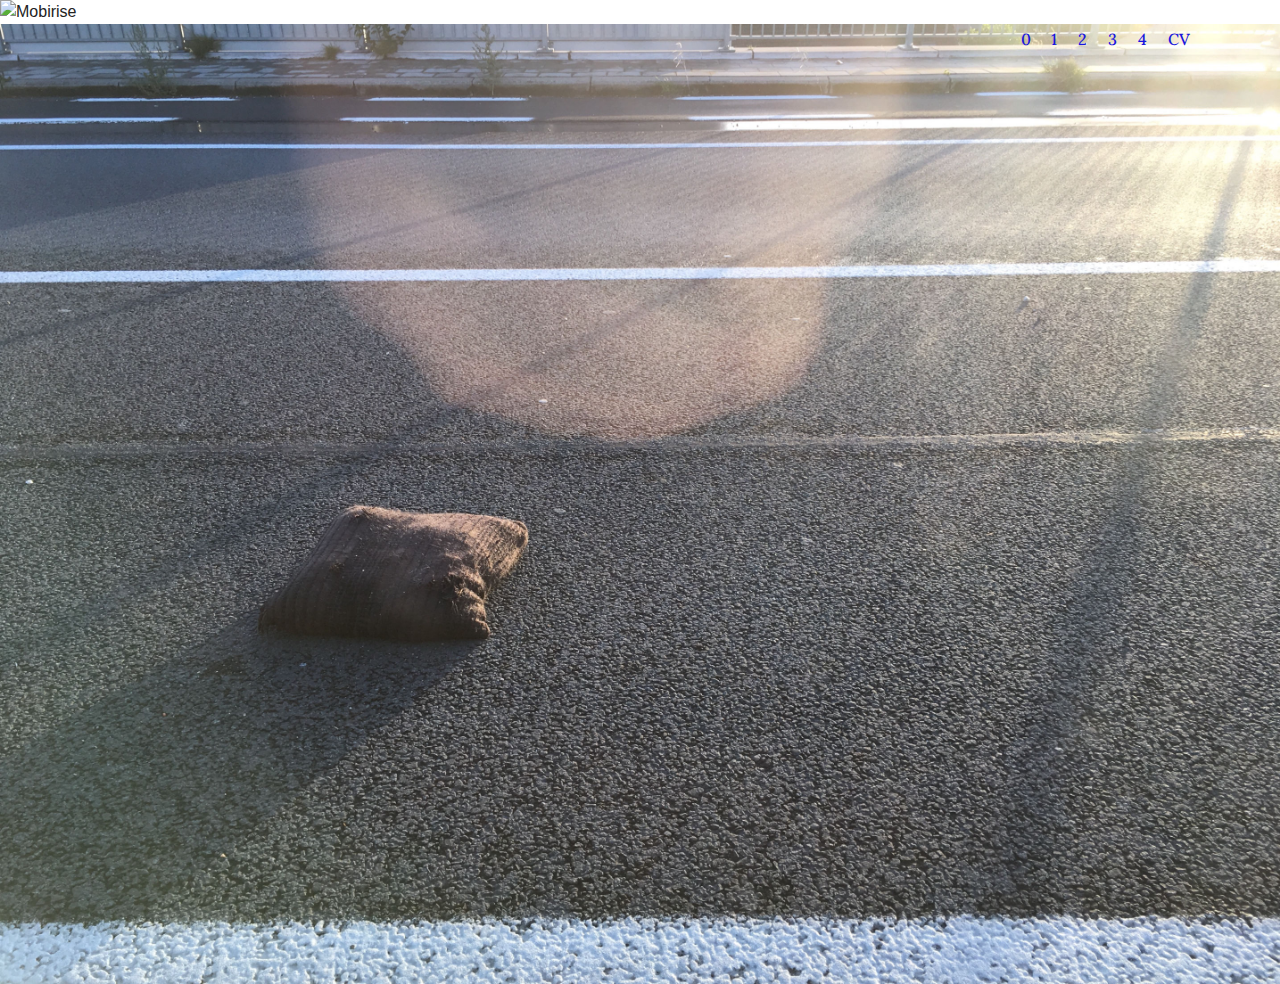
==== index.html @ 8b69b2c0 "create github pages" ====
<!DOCTYPE html>
<html >
<head>
  <!-- Site made with Mobirise Website Builder v4.8.3, https://mobirise.com -->
  <meta charset="UTF-8">
  <meta http-equiv="X-UA-Compatible" content="IE=edge">
  <meta name="generator" content="Mobirise v4.8.3, mobirise.com">
  <meta name="viewport" content="width=device-width, initial-scale=1, minimum-scale=1">
  <link rel="shortcut icon" href="assets/images/logo2.png" type="image/x-icon">
  <meta name="description" content="">
  <title>0</title>
  <link rel="stylesheet" href="assets/tether/tether.min.css">
  <link rel="stylesheet" href="assets/bootstrap/css/bootstrap.min.css">
  <link rel="stylesheet" href="assets/bootstrap/css/bootstrap-grid.min.css">
  <link rel="stylesheet" href="assets/bootstrap/css/bootstrap-reboot.min.css">
  <link rel="stylesheet" href="assets/dropdown/css/style.css">
  <link rel="stylesheet" href="assets/theme/css/style.css">
  <link rel="stylesheet" href="assets/mobirise/css/mbr-additional.css" type="text/css">
  
  
  
</head>
<body>
  <section class="menu cid-r7T4e22syg" once="menu" id="menu2-1">

    

    <nav class="navbar navbar-expand beta-menu navbar-dropdown align-items-center navbar-toggleable-sm bg-color transparent">
        <button class="navbar-toggler navbar-toggler-right" type="button" data-toggle="collapse" data-target="#navbarSupportedContent" aria-controls="navbarSupportedContent" aria-expanded="false" aria-label="Toggle navigation">
            <div class="hamburger">
                <span></span>
                <span></span>
                <span></span>
                <span></span>
            </div>
        </button>
        <div class="menu-logo">
            <div class="navbar-brand">
                
                
            </div>
        </div>
        <div class="collapse navbar-collapse" id="navbarSupportedContent">
            <ul class="navbar-nav nav-dropdown nav-right navbar-nav-top-padding" data-app-modern-menu="true"><li class="nav-item">
                    <a class="nav-link link text-secondary display-4" href="index.html">
                        0
                    </a>
                </li>
                <li class="nav-item">
                    <a class="nav-link link text-secondary display-4" href="work1.html">1</a>
                </li><li class="nav-item"><a class="nav-link link text-secondary display-4" href="work2.html">2</a></li><li class="nav-item"><a class="nav-link link text-secondary display-4" href="work3.html">3</a></li><li class="nav-item"><a class="nav-link link text-secondary display-4" href="work4.html">4</a></li><li class="nav-item"><a class="nav-link link text-secondary display-4" href="cv.html">CV</a></li></ul>
            
        </div>
    </nav>
</section>

<section class="engine"><a href="https://mobiri.se/a">online site builder</a></section><section class="cid-r7T4vF7emw" id="image2-2">

    

    <figure class="mbr-figure">
        <div class="image-block" style="width: 100%;">
            <img src="assets/images/-dsc0169-2870x1906.jpg" alt="Mobirise" title="">
            
        </div>
    </figure>
</section>

<section class="cid-r7TATcYnB2" id="image2-v">

    

    <figure class="mbr-figure">
        <div class="image-block" style="width: 100%;">
            <img src="assets/images/img-2655-2870x2153.jpg" alt="Mobirise" title="">
            
        </div>
    </figure>
</section>


  <script src="assets/web/assets/jquery/jquery.min.js"></script>
  <script src="assets/popper/popper.min.js"></script>
  <script src="assets/tether/tether.min.js"></script>
  <script src="assets/bootstrap/js/bootstrap.min.js"></script>
  <script src="assets/smoothscroll/smooth-scroll.js"></script>
  <script src="assets/dropdown/js/script.min.js"></script>
  <script src="assets/touchswipe/jquery.touch-swipe.min.js"></script>
  <script src="assets/theme/js/script.js"></script>
  
  
</body>
</html>
---- assets/dropdown/css/style.css ----
.navbar-dropdown {
  left: 0;
  padding: 0;
  position: absolute;
  right: 0;
  top: 0;
  transition: all 0.45s ease;
  z-index: 1030;
  background: #282828; }
  .navbar-dropdown .navbar-logo {
    margin-right: 0.8rem;
    transition: margin 0.3s ease-in-out;
    vertical-align: middle; }
    .navbar-dropdown .navbar-logo img {
      height: 3.125rem;
      transition: all 0.3s ease-in-out; }
    .navbar-dropdown .navbar-logo.mbr-iconfont {
      font-size: 3.125rem;
      line-height: 3.125rem; }
  .navbar-dropdown .navbar-caption {
    font-weight: 700;
    white-space: normal;
    vertical-align: -4px;
    line-height: 3.125rem !important; }
    .navbar-dropdown .navbar-caption, .navbar-dropdown .navbar-caption:hover {
      color: inherit;
      text-decoration: none; }
  .navbar-dropdown .mbr-iconfont + .navbar-caption {
    vertical-align: -1px; }
  .navbar-dropdown.navbar-fixed-top {
    position: fixed; }
  .navbar-dropdown .navbar-brand span {
    vertical-align: -4px; }
  .navbar-dropdown.bg-color.transparent {
    background: none; }
  .navbar-dropdown.navbar-short .navbar-brand {
    padding: 0.625rem 0; }
    .navbar-dropdown.navbar-short .navbar-brand span {
      vertical-align: -1px; }
  .navbar-dropdown.navbar-short .navbar-caption {
    line-height: 2.375rem !important;
    vertical-align: -2px; }
  .navbar-dropdown.navbar-short .navbar-logo {
    margin-right: 0.5rem; }
    .navbar-dropdown.navbar-short .navbar-logo img {
      height: 2.375rem; }
    .navbar-dropdown.navbar-short .navbar-logo.mbr-iconfont {
      font-size: 2.375rem;
      line-height: 2.375rem; }
  .navbar-dropdown.navbar-short .mbr-table-cell {
    height: 3.625rem; }
  .navbar-dropdown .navbar-close {
    left: 0.6875rem;
    position: fixed;
    top: 0.75rem;
    z-index: 1000; }
  .navbar-dropdown .hamburger-icon {
    content: "";
    display: inline-block;
    vertical-align: middle;
    width: 16px;
    -webkit-box-shadow: 0 -6px 0 1px #282828,0 0 0 1px #282828,0 6px 0 1px #282828;
    -moz-box-shadow: 0 -6px 0 1px #282828,0 0 0 1px #282828,0 6px 0 1px #282828;
    box-shadow: 0 -6px 0 1px #282828,0 0 0 1px #282828,0 6px 0 1px #282828; }

.dropdown-menu .dropdown-toggle[data-toggle="dropdown-submenu"]::after {
  border-bottom: 0.35em solid transparent;
  border-left: 0.35em solid;
  border-right: 0;
  border-top: 0.35em solid transparent;
  margin-left: 0.3rem; }

.dropdown-menu .dropdown-item:focus {
  outline: 0; }

.nav-dropdown {
  font-size: 0.75rem;
  font-weight: 500;
  height: auto !important; }
  .nav-dropdown .nav-btn {
    padding-left: 1rem; }
  .nav-dropdown .link {
    margin: .667em 1.667em;
    font-weight: 500;
    padding: 0;
    transition: color .2s ease-in-out; }
    .nav-dropdown .link.dropdown-toggle {
      margin-right: 2.583em; }
      .nav-dropdown .link.dropdown-toggle::after {
        margin-left: .25rem;
        border-top: 0.35em solid;
        border-right: 0.35em solid transparent;
        border-left: 0.35em solid transparent;
        border-bottom: 0; }
      .nav-dropdown .link.dropdown-toggle[aria-expanded="true"] {
        margin: 0;
        padding: 0.667em 3.263em  0.667em 1.667em; }
  .nav-dropdown .link::after,
  .nav-dropdown .dropdown-item::after {
    color: inherit; }
  .nav-dropdown .btn {
    font-size: 0.75rem;
    font-weight: 700;
    letter-spacing: 0;
    margin-bottom: 0;
    padding-left: 1.25rem;
    padding-right: 1.25rem; }
  .nav-dropdown .dropdown-menu {
    border-radius: 0;
    border: 0;
    left: 0;
    margin: 0;
    padding-bottom: 1.25rem;
    padding-top: 1.25rem;
    position: relative; }
  .nav-dropdown .dropdown-submenu {
    margin-left: 0.125rem;
    top: 0; }
  .nav-dropdown .dropdown-item {
    font-weight: 500;
    line-height: 2;
    padding: 0.3846em 4.615em 0.3846em 1.5385em;
    position: relative;
    transition: color .2s ease-in-out, background-color .2s ease-in-out; }
    .nav-dropdown .dropdown-item::after {
      margin-top: -0.3077em;
      position: absolute;
      right: 1.1538em;
      top: 50%; }
    .nav-dropdown .dropdown-item:focus, .nav-dropdown .dropdown-item:hover {
      background: none; }

@media (max-width: 767px) {
  .nav-dropdown.navbar-toggleable-sm {
    bottom: 0;
    display: none;
    left: 0;
    overflow-x: hidden;
    position: fixed;
    top: 0;
    transform: translateX(-100%);
    -ms-transform: translateX(-100%);
    -webkit-transform: translateX(-100%);
    width: 18.75rem;
    z-index: 999; } }
.nav-dropdown.navbar-toggleable-xl {
  bottom: 0;
  display: none;
  left: 0;
  overflow-x: hidden;
  position: fixed;
  top: 0;
  transform: translateX(-100%);
  -ms-transform: translateX(-100%);
  -webkit-transform: translateX(-100%);
  width: 18.75rem;
  z-index: 999; }

.nav-dropdown-sm {
  display: block !important;
  overflow-x: hidden;
  overflow: auto;
  padding-top: 3.875rem; }
  .nav-dropdown-sm::after {
    content: "";
    display: block;
    height: 3rem;
    width: 100%; }
  .nav-dropdown-sm.collapse.in ~ .navbar-close {
    display: block !important; }
  .nav-dropdown-sm.collapsing, .nav-dropdown-sm.collapse.in {
    transform: translateX(0);
    -ms-transform: translateX(0);
    -webkit-transform: translateX(0);
    transition: all 0.25s ease-out;
    -webkit-transition: all 0.25s ease-out;
    background: #282828; }
  .nav-dropdown-sm.collapsing[aria-expanded="false"] {
    transform: translateX(-100%);
    -ms-transform: translateX(-100%);
    -webkit-transform: translateX(-100%); }
  .nav-dropdown-sm .nav-item {
    display: block;
    margin-left: 0 !important;
    padding-left: 0; }
  .nav-dropdown-sm .link,
  .nav-dropdown-sm .dropdown-item {
    border-top: 1px dotted rgba(255, 255, 255, 0.1);
    font-size: 0.8125rem;
    line-height: 1.6;
    margin: 0 !important;
    padding: 0.875rem 2.4rem 0.875rem 1.5625rem !important;
    position: relative;
    white-space: normal; }
    .nav-dropdown-sm .link:focus, .nav-dropdown-sm .link:hover,
    .nav-dropdown-sm .dropdown-item:focus,
    .nav-dropdown-sm .dropdown-item:hover {
      background: rgba(0, 0, 0, 0.2) !important;
      color: #c0a375; }
  .nav-dropdown-sm .nav-btn {
    position: relative;
    padding: 1.5625rem 1.5625rem 0 1.5625rem; }
    .nav-dropdown-sm .nav-btn::before {
      border-top: 1px dotted rgba(255, 255, 255, 0.1);
      content: "";
      left: 0;
      position: absolute;
      top: 0;
      width: 100%; }
    .nav-dropdown-sm .nav-btn + .nav-btn {
      padding-top: 0.625rem; }
      .nav-dropdown-sm .nav-btn + .nav-btn::before {
        display: none; }
  .nav-dropdown-sm .btn {
    padding: 0.625rem 0; }
  .nav-dropdown-sm .dropdown-toggle[data-toggle="dropdown-submenu"]::after {
    margin-left: .25rem;
    border-top: 0.35em solid;
    border-right: 0.35em solid transparent;
    border-left: 0.35em solid transparent;
    border-bottom: 0; }
  .nav-dropdown-sm .dropdown-toggle[data-toggle="dropdown-submenu"][aria-expanded="true"]::after {
    border-top: 0;
    border-right: 0.35em solid transparent;
    border-left: 0.35em solid transparent;
    border-bottom: 0.35em solid; }
  .nav-dropdown-sm .dropdown-menu {
    margin: 0;
    padding: 0;
    position: relative;
    top: 0;
    left: 0;
    width: 100%;
    border: 0;
    float: none;
    border-radius: 0;
    background: none; }
  .nav-dropdown-sm .dropdown-submenu {
    left: 100%;
    margin-left: 0.125rem;
    margin-top: -1.25rem;
    top: 0; }

.navbar-toggleable-sm .nav-dropdown .dropdown-menu {
  position: absolute; }

.navbar-toggleable-sm .nav-dropdown .dropdown-submenu {
  left: 100%;
  margin-left: 0.125rem;
  margin-top: -1.25rem;
  top: 0; }

.navbar-toggleable-sm.opened .nav-dropdown .dropdown-menu {
  position: relative; }

.navbar-toggleable-sm.opened .nav-dropdown .dropdown-submenu {
  left: 0;
  margin-left: 00rem;
  margin-top: 0rem;
  top: 0; }

.is-builder .nav-dropdown.collapsing {
  transition: none !important; }

/*# sourceMappingURL=style.css.map */
---- assets/theme/css/style.css ----
/*!
 * Mobirise v4 theme (https://mobirise.com/)
 * Copyright 2017 Mobirise
 */section{background-color:#eeeeee}section,.container,.container-fluid{position:relative;word-wrap:break-word}a.mbr-iconfont:hover{text-decoration:none}.article .lead p,.article .lead ul,.article .lead ol,.article .lead pre,.article .lead blockquote{margin-bottom:0}a{font-style:normal;font-weight:400;cursor:pointer}a,a:hover{text-decoration:none}figure{margin-bottom:0}body{color:#232323}h1,h2,h3,h4,h5,h6,.h1,.h2,.h3,.h4,.h5,.h6,.display-1,.display-2,.display-3,.display-4{line-height:1;word-break:break-word;word-wrap:break-word}b,strong{font-weight:bold}blockquote{padding:10px 0 10px 20px;position:relative;border-left:2px solid;border-color:#ff3366}input:-webkit-autofill,input:-webkit-autofill:hover,input:-webkit-autofill:focus,input:-webkit-autofill:active{transition-delay:9999s;transition-property:background-color, color}textarea[type="hidden"]{display:none}body{position:relative}section{background-position:50% 50%;background-repeat:no-repeat;background-size:cover}section .mbr-background-video,section .mbr-background-video-preview{position:absolute;bottom:0;left:0;right:0;top:0}.hidden{visibility:hidden}.mbr-z-index20{z-index:20}/*! Base colors */.mbr-white{color:#ffffff}.mbr-black{color:#000000}.mbr-bg-white{background-color:#ffffff}.mbr-bg-black{background-color:#000000}/*! Text-aligns */.align-left{text-align:left}.align-center{text-align:center}.align-right{text-align:right}@media (max-width: 767px){.align-left,.align-center,.align-right,.mbr-section-btn,.mbr-section-title{text-align:center}}/*! Font-weight  */.mbr-light{font-weight:300}.mbr-regular{font-weight:400}.mbr-semibold{font-weight:500}.mbr-bold{font-weight:700}/*! Media  */.media-size-item{-webkit-flex:1 1 auto;-moz-flex:1 1 auto;-ms-flex:1 1 auto;-o-flex:1 1 auto;flex:1 1 auto}.media-content{-webkit-flex-basis:100%;flex-basis:100%}.media-container-row{display:-ms-flexbox;display:-webkit-flex;display:flex;-webkit-flex-direction:row;-ms-flex-direction:row;flex-direction:row;-webkit-flex-wrap:wrap;-ms-flex-wrap:wrap;flex-wrap:wrap;-webkit-justify-content:center;-ms-flex-pack:center;justify-content:center;-webkit-align-content:center;-ms-flex-line-pack:center;align-content:center;-webkit-align-items:start;-ms-flex-align:start;align-items:start}.media-container-row .media-size-item{width:400px}.media-container-column{display:-ms-flexbox;display:-webkit-flex;display:flex;-webkit-flex-direction:column;-ms-flex-direction:column;flex-direction:column;-webkit-flex-wrap:wrap;-ms-flex-wrap:wrap;flex-wrap:wrap;-webkit-justify-content:center;-ms-flex-pack:center;justify-content:center;-webkit-align-content:center;-ms-flex-line-pack:center;align-content:center;-webkit-align-items:stretch;-ms-flex-align:stretch;align-items:stretch}.media-container-column>*{width:100%}@media (min-width: 992px){.media-container-row{-webkit-flex-wrap:nowrap;-ms-flex-wrap:nowrap;flex-wrap:nowrap}}figure{overflow:hidden}figure[mbr-media-size]{transition:width 0.1s}.mbr-figure img,.mbr-figure iframe{display:block;width:100%}.card{background-color:transparent;border:none}.card-img{text-align:center;flex-shrink:0;-webkit-flex-shrink:0}.media{max-width:100%;margin:0 auto}.mbr-figure{-ms-flex-item-align:center;-ms-grid-row-align:center;-webkit-align-self:center;align-self:center}.media-container>div{max-width:100%}.mbr-figure img,.card-img img{width:100%}@media (max-width: 991px){.media-size-item{width:auto !important}.media{width:auto}.mbr-figure{width:100% !important}}/*! Buttons */.mbr-section-btn{margin-left:-.25rem;margin-right:-.25rem;font-size:0}nav .mbr-section-btn{margin-left:0rem;margin-right:0rem}/*! Btn icon margin */.btn .mbr-iconfont,.btn.btn-sm .mbr-iconfont{cursor:pointer;margin-right:0.5rem}.btn.btn-md .mbr-iconfont,.btn.btn-md .mbr-iconfont{margin-right:0.8rem}.mbr-regular{font-weight:400}.mbr-semibold{font-weight:500}.mbr-bold{font-weight:700}[type="submit"]{-webkit-appearance:none}/*! Full-screen */.mbr-fullscreen .mbr-overlay{min-height:100vh}.mbr-fullscreen{display:flex;display:-webkit-flex;display:-moz-flex;display:-ms-flex;display:-o-flex;align-items:center;-webkit-align-items:center;min-height:100vh;padding-top:3rem;padding-bottom:3rem}/*! Map */.map{height:25rem;position:relative}.map iframe{width:100%;height:100%}.form-asterisk{font-family:initial;position:absolute;top:-2px;font-weight:normal}/*! Scroll to top arrow */.mbr-arrow-up{bottom:25px;right:90px;position:fixed;text-align:right;z-index:5000;color:#ffffff;font-size:32px;transform:rotate(180deg);-webkit-transform:rotate(180deg)}.mbr-arrow-up a{background:rgba(0,0,0,0.2);border-radius:3px;color:#fff;display:inline-block;height:60px;width:60px;outline-style:none !important;position:relative;text-decoration:none;transition:all .3s ease-in-out;cursor:pointer;text-align:center}.mbr-arrow-up a:hover{background-color:rgba(0,0,0,0.4)}.mbr-arrow-up a i{line-height:60px}.mbr-arrow-up-icon{display:block;color:#fff}.mbr-arrow-up-icon::before{content:"\203a";display:inline-block;font-family:serif;font-size:32px;line-height:1;font-style:normal;position:relative;top:6px;left:-4px;-webkit-transform:rotate(-90deg);transform:rotate(-90deg)}/*! Arrow Down */.mbr-arrow{position:absolute;bottom:45px;left:50%;width:60px;height:60px;cursor:pointer;background-color:rgba(80,80,80,0.5);border-radius:50%;-webkit-transform:translateX(-50%);transform:translateX(-50%)}.mbr-arrow>a{display:inline-block;text-decoration:none;outline-style:none;-webkit-animation:arrowdown 1.7s ease-in-out infinite;animation:arrowdown 1.7s ease-in-out infinite}.mbr-arrow>a>i{position:absolute;top:-2px;left:15px;font-size:2rem}@keyframes arrowdown{0%{transform:translateY(0px);-webkit-transform:translateY(0px)}50%{transform:translateY(-5px);-webkit-transform:translateY(-5px)}100%{transform:translateY(0px);-webkit-transform:translateY(0px)}}@-webkit-keyframes arrowdown{0%{transform:translateY(0px);-webkit-transform:translateY(0px)}50%{transform:translateY(-5px);-webkit-transform:translateY(-5px)}100%{transform:translateY(0px);-webkit-transform:translateY(0px)}}@media (max-width: 500px){.mbr-arrow-up{left:50%;right:auto;transform:translateX(-50%) rotate(180deg);-webkit-transform:translateX(-50%) rotate(180deg)}}@keyframes gradient-animation{from{background-position:0% 100%;animation-timing-function:ease-in-out}to{background-position:100% 0%;animation-timing-function:ease-in-out}}@-webkit-keyframes gradient-animation{from{background-position:0% 100%;animation-timing-function:ease-in-out}to{background-position:100% 0%;animation-timing-function:ease-in-out}}.bg-gradient{background-size:200% 200%;animation:gradient-animation 5s infinite alternate;-webkit-animation:gradient-animation 5s infinite alternate}.menu .navbar-brand{display:-webkit-flex}.menu .navbar-brand span{display:flex;display:-webkit-flex}.menu .navbar-brand .navbar-caption-wrap{display:-webkit-flex}.menu .navbar-brand .navbar-logo img{display:-webkit-flex}@media (min-width: 768px) and (max-width: 991px){.menu .navbar-toggleable-sm .navbar-nav{display:-webkit-box;display:-webkit-flex;display:-ms-flexbox}}@media (min-width: 992px){.menu .navbar-nav.nav-dropdown{display:-webkit-flex}.menu .navbar-toggleable-sm .navbar-collapse{display:-webkit-flex !important}}.navbar{display:-webkit-flex;-webkit-flex-wrap:wrap;-webkit-align-items:center;-webkit-justify-content:space-between}.navbar-collapse{-webkit-flex-basis:100%;-webkit-flex-grow:1;-webkit-align-items:center}.nav-dropdown .link{padding:.667em 1.667em !important;margin:0 !important}.nav{display:-webkit-flex;-webkit-flex-wrap:wrap}.row{display:-webkit-flex;-webkit-flex-wrap:wrap}.justify-content-center{-webkit-justify-content:center}.form-inline{display:-webkit-flex;-webkit-flex-flow:row wrap;-webkit-align-items:center}.card-wrapper{flex:1;-webkit-flex:1}.carousel-control{display:-webkit-flex;-webkit-align-items:center;-webkit-justify-content:center}.carousel-controls{display:-webkit-flex}.media{display:-webkit-flex}
/*# sourceMappingURL=style.css.map */
.engine {
	position: absolute;
	text-indent: -2400px;
	text-align: center;
	padding: 0;
	top: 0;
	left: -2400px;
}
---- assets/mobirise/css/mbr-additional.css ----
@import url(https://fonts.googleapis.com/css?family=Lora:400,400i,700,700i);





body {
  font-style: normal;
  line-height: 1.5;
}
.mbr-section-title {
  font-style: normal;
  line-height: 1.2;
}
.mbr-section-subtitle {
  line-height: 1.3;
}
.mbr-text {
  font-style: normal;
  line-height: 1.6;
}
.display-1 {
  font-family: 'Lora', serif;
  font-size: 4.25rem;
}
.display-1 > .mbr-iconfont {
  font-size: 6.8rem;
}
.display-2 {
  font-family: 'Lora', serif;
  font-size: 3rem;
}
.display-2 > .mbr-iconfont {
  font-size: 4.8rem;
}
.display-4 {
  font-family: 'Lora', serif;
  font-size: 1rem;
}
.display-4 > .mbr-iconfont {
  font-size: 1.6rem;
}
.display-5 {
  font-family: 'Lora', serif;
  font-size: 1.5rem;
}
.display-5 > .mbr-iconfont {
  font-size: 2.4rem;
}
.display-7 {
  font-family: 'Lora', serif;
  font-size: 1rem;
}
.display-7 > .mbr-iconfont {
  font-size: 1.6rem;
}
/* ---- Fluid typography for mobile devices ---- */
/* 1.4 - font scale ratio ( bootstrap == 1.42857 ) */
/* 100vw - current viewport width */
/* (48 - 20)  48 == 48rem == 768px, 20 == 20rem == 320px(minimal supported viewport) */
/* 0.65 - min scale variable, may vary */
@media (max-width: 768px) {
  .display-1 {
    font-size: 3.4rem;
    font-size: calc( 2.1374999999999997rem + (4.25 - 2.1374999999999997) * ((100vw - 20rem) / (48 - 20)));
    line-height: calc( 1.4 * (2.1374999999999997rem + (4.25 - 2.1374999999999997) * ((100vw - 20rem) / (48 - 20))));
  }
  .display-2 {
    font-size: 2.4rem;
    font-size: calc( 1.7rem + (3 - 1.7) * ((100vw - 20rem) / (48 - 20)));
    line-height: calc( 1.4 * (1.7rem + (3 - 1.7) * ((100vw - 20rem) / (48 - 20))));
  }
  .display-4 {
    font-size: 0.8rem;
    font-size: calc( 1rem + (1 - 1) * ((100vw - 20rem) / (48 - 20)));
    line-height: calc( 1.4 * (1rem + (1 - 1) * ((100vw - 20rem) / (48 - 20))));
  }
  .display-5 {
    font-size: 1.2rem;
    font-size: calc( 1.175rem + (1.5 - 1.175) * ((100vw - 20rem) / (48 - 20)));
    line-height: calc( 1.4 * (1.175rem + (1.5 - 1.175) * ((100vw - 20rem) / (48 - 20))));
  }
}
/* Buttons */
.btn {
  font-weight: 500;
  border-width: 2px;
  font-style: normal;
  letter-spacing: 1px;
  margin: .4rem .8rem;
  white-space: normal;
  -webkit-transition: all 0.3s ease-in-out;
  -moz-transition: all 0.3s ease-in-out;
  transition: all 0.3s ease-in-out;
  display: inline-flex;
  align-items: center;
  justify-content: center;
  word-break: break-word;
  -webkit-align-items: center;
  -webkit-justify-content: center;
  display: -webkit-inline-flex;
  padding: 1rem 3rem;
  border-radius: 3px;
}
.btn-sm {
  font-weight: 500;
  letter-spacing: 1px;
  -webkit-transition: all 0.3s ease-in-out;
  -moz-transition: all 0.3s ease-in-out;
  transition: all 0.3s ease-in-out;
  padding: 0.6rem 1.5rem;
  border-radius: 3px;
}
.btn-md {
  font-weight: 500;
  letter-spacing: 1px;
  margin: .4rem .8rem !important;
  -webkit-transition: all 0.3s ease-in-out;
  -moz-transition: all 0.3s ease-in-out;
  transition: all 0.3s ease-in-out;
  padding: 1rem 3rem;
  border-radius: 3px;
}
.btn-lg {
  font-weight: 500;
  letter-spacing: 1px;
  margin: .4rem .8rem !important;
  -webkit-transition: all 0.3s ease-in-out;
  -moz-transition: all 0.3s ease-in-out;
  transition: all 0.3s ease-in-out;
  padding: 1.2rem 3.2rem;
  border-radius: 3px;
}
.bg-primary {
  background-color: #232323 !important;
}
.bg-success {
  background-color: #1a17de !important;
}
.bg-info {
  background-color: #1a17de !important;
}
.bg-warning {
  background-color: #1a17de !important;
}
.bg-danger {
  background-color: #1a17de !important;
}
.btn-primary,
.btn-primary:active {
  background-color: #232323 !important;
  border-color: #232323 !important;
  color: #ffffff !important;
}
.btn-primary:hover,
.btn-primary:focus,
.btn-primary.focus,
.btn-primary.active {
  color: #ffffff !important;
  background-color: #000000 !important;
  border-color: #000000 !important;
}
.btn-primary.disabled,
.btn-primary:disabled {
  color: #ffffff !important;
  background-color: #000000 !important;
  border-color: #000000 !important;
}
.btn-secondary,
.btn-secondary:active {
  background-color: #1a17de !important;
  border-color: #1a17de !important;
  color: #ffffff !important;
}
.btn-secondary:hover,
.btn-secondary:focus,
.btn-secondary.focus,
.btn-secondary.active {
  color: #ffffff !important;
  background-color: #121099 !important;
  border-color: #121099 !important;
}
.btn-secondary.disabled,
.btn-secondary:disabled {
  color: #ffffff !important;
  background-color: #121099 !important;
  border-color: #121099 !important;
}
.btn-info,
.btn-info:active {
  background-color: #1a17de !important;
  border-color: #1a17de !important;
  color: #ffffff !important;
}
.btn-info:hover,
.btn-info:focus,
.btn-info.focus,
.btn-info.active {
  color: #ffffff !important;
  background-color: #121099 !important;
  border-color: #121099 !important;
}
.btn-info.disabled,
.btn-info:disabled {
  color: #ffffff !important;
  background-color: #121099 !important;
  border-color: #121099 !important;
}
.btn-success,
.btn-success:active {
  background-color: #1a17de !important;
  border-color: #1a17de !important;
  color: #ffffff !important;
}
.btn-success:hover,
.btn-success:focus,
.btn-success.focus,
.btn-success.active {
  color: #ffffff !important;
  background-color: #121099 !important;
  border-color: #121099 !important;
}
.btn-success.disabled,
.btn-success:disabled {
  color: #ffffff !important;
  background-color: #121099 !important;
  border-color: #121099 !important;
}
.btn-warning,
.btn-warning:active {
  background-color: #1a17de !important;
  border-color: #1a17de !important;
  color: #ffffff !important;
}
.btn-warning:hover,
.btn-warning:focus,
.btn-warning.focus,
.btn-warning.active {
  color: #ffffff !important;
  background-color: #121099 !important;
  border-color: #121099 !important;
}
.btn-warning.disabled,
.btn-warning:disabled {
  color: #ffffff !important;
  background-color: #121099 !important;
  border-color: #121099 !important;
}
.btn-danger,
.btn-danger:active {
  background-color: #1a17de !important;
  border-color: #1a17de !important;
  color: #ffffff !important;
}
.btn-danger:hover,
.btn-danger:focus,
.btn-danger.focus,
.btn-danger.active {
  color: #ffffff !important;
  background-color: #121099 !important;
  border-color: #121099 !important;
}
.btn-danger.disabled,
.btn-danger:disabled {
  color: #ffffff !important;
  background-color: #121099 !important;
  border-color: #121099 !important;
}
.btn-white {
  color: #333333 !important;
}
.btn-white,
.btn-white:active {
  background-color: #ffffff !important;
  border-color: #ffffff !important;
  color: #808080 !important;
}
.btn-white:hover,
.btn-white:focus,
.btn-white.focus,
.btn-white.active {
  color: #808080 !important;
  background-color: #d9d9d9 !important;
  border-color: #d9d9d9 !important;
}
.btn-white.disabled,
.btn-white:disabled {
  color: #808080 !important;
  background-color: #d9d9d9 !important;
  border-color: #d9d9d9 !important;
}
.btn-black,
.btn-black:active {
  background-color: #333333 !important;
  border-color: #333333 !important;
  color: #ffffff !important;
}
.btn-black:hover,
.btn-black:focus,
.btn-black.focus,
.btn-black.active {
  color: #ffffff !important;
  background-color: #0d0d0d !important;
  border-color: #0d0d0d !important;
}
.btn-black.disabled,
.btn-black:disabled {
  color: #ffffff !important;
  background-color: #0d0d0d !important;
  border-color: #0d0d0d !important;
}
.btn-primary-outline,
.btn-primary-outline:active {
  background: none;
  border-color: #000000;
  color: #000000;
}
.btn-primary-outline:hover,
.btn-primary-outline:focus,
.btn-primary-outline.focus,
.btn-primary-outline.active {
  color: #ffffff;
  background-color: #232323;
  border-color: #232323;
}
.btn-primary-outline.disabled,
.btn-primary-outline:disabled {
  color: #ffffff !important;
  background-color: #232323 !important;
  border-color: #232323 !important;
}
.btn-secondary-outline,
.btn-secondary-outline:active {
  background: none;
  border-color: #0f0d82;
  color: #0f0d82;
}
.btn-secondary-outline:hover,
.btn-secondary-outline:focus,
.btn-secondary-outline.focus,
.btn-secondary-outline.active {
  color: #ffffff;
  background-color: #1a17de;
  border-color: #1a17de;
}
.btn-secondary-outline.disabled,
.btn-secondary-outline:disabled {
  color: #ffffff !important;
  background-color: #1a17de !important;
  border-color: #1a17de !important;
}
.btn-info-outline,
.btn-info-outline:active {
  background: none;
  border-color: #0f0d82;
  color: #0f0d82;
}
.btn-info-outline:hover,
.btn-info-outline:focus,
.btn-info-outline.focus,
.btn-info-outline.active {
  color: #ffffff;
  background-color: #1a17de;
  border-color: #1a17de;
}
.btn-info-outline.disabled,
.btn-info-outline:disabled {
  color: #ffffff !important;
  background-color: #1a17de !important;
  border-color: #1a17de !important;
}
.btn-success-outline,
.btn-success-outline:active {
  background: none;
  border-color: #0f0d82;
  color: #0f0d82;
}
.btn-success-outline:hover,
.btn-success-outline:focus,
.btn-success-outline.focus,
.btn-success-outline.active {
  color: #ffffff;
  background-color: #1a17de;
  border-color: #1a17de;
}
.btn-success-outline.disabled,
.btn-success-outline:disabled {
  color: #ffffff !important;
  background-color: #1a17de !important;
  border-color: #1a17de !important;
}
.btn-warning-outline,
.btn-warning-outline:active {
  background: none;
  border-color: #0f0d82;
  color: #0f0d82;
}
.btn-warning-outline:hover,
.btn-warning-outline:focus,
.btn-warning-outline.focus,
.btn-warning-outline.active {
  color: #ffffff;
  background-color: #1a17de;
  border-color: #1a17de;
}
.btn-warning-outline.disabled,
.btn-warning-outline:disabled {
  color: #ffffff !important;
  background-color: #1a17de !important;
  border-color: #1a17de !important;
}
.btn-danger-outline,
.btn-danger-outline:active {
  background: none;
  border-color: #0f0d82;
  color: #0f0d82;
}
.btn-danger-outline:hover,
.btn-danger-outline:focus,
.btn-danger-outline.focus,
.btn-danger-outline.active {
  color: #ffffff;
  background-color: #1a17de;
  border-color: #1a17de;
}
.btn-danger-outline.disabled,
.btn-danger-outline:disabled {
  color: #ffffff !important;
  background-color: #1a17de !important;
  border-color: #1a17de !important;
}
.btn-black-outline,
.btn-black-outline:active {
  background: none;
  border-color: #000000;
  color: #000000;
}
.btn-black-outline:hover,
.btn-black-outline:focus,
.btn-black-outline.focus,
.btn-black-outline.active {
  color: #ffffff;
  background-color: #333333;
  border-color: #333333;
}
.btn-black-outline.disabled,
.btn-black-outline:disabled {
  color: #ffffff !important;
  background-color: #333333 !important;
  border-color: #333333 !important;
}
.btn-white-outline,
.btn-white-outline:active,
.btn-white-outline.active {
  background: none;
  border-color: #ffffff;
  color: #ffffff;
}
.btn-white-outline:hover,
.btn-white-outline:focus,
.btn-white-outline.focus {
  color: #333333;
  background-color: #ffffff;
  border-color: #ffffff;
}
.text-primary {
  color: #232323 !important;
}
.text-secondary {
  color: #1a17de !important;
}
.text-success {
  color: #1a17de !important;
}
.text-info {
  color: #1a17de !important;
}
.text-warning {
  color: #1a17de !important;
}
.text-danger {
  color: #1a17de !important;
}
.text-white {
  color: #ffffff !important;
}
.text-black {
  color: #000000 !important;
}
a.text-primary:hover,
a.text-primary:focus {
  color: #000000 !important;
}
a.text-secondary:hover,
a.text-secondary:focus {
  color: #0f0d82 !important;
}
a.text-success:hover,
a.text-success:focus {
  color: #0f0d82 !important;
}
a.text-info:hover,
a.text-info:focus {
  color: #0f0d82 !important;
}
a.text-warning:hover,
a.text-warning:focus {
  color: #0f0d82 !important;
}
a.text-danger:hover,
a.text-danger:focus {
  color: #0f0d82 !important;
}
a.text-white:hover,
a.text-white:focus {
  color: #b3b3b3 !important;
}
a.text-black:hover,
a.text-black:focus {
  color: #4d4d4d !important;
}
.alert-success {
  background-color: #70c770;
}
.alert-info {
  background-color: #1a17de;
}
.alert-warning {
  background-color: #1a17de;
}
.alert-danger {
  background-color: #1a17de;
}
.mbr-section-btn a.btn:not(.btn-form) {
  border-radius: 100px;
}
.mbr-section-btn a.btn:not(.btn-form):hover,
.mbr-section-btn a.btn:not(.btn-form):focus {
  box-shadow: none !important;
}
.mbr-section-btn a.btn:not(.btn-form):hover,
.mbr-section-btn a.btn:not(.btn-form):focus {
  box-shadow: 0 10px 40px 0 rgba(0, 0, 0, 0.2) !important;
  -webkit-box-shadow: 0 10px 40px 0 rgba(0, 0, 0, 0.2) !important;
}
.mbr-gallery-filter li a {
  border-radius: 100px !important;
}
.mbr-gallery-filter li.active .btn {
  background-color: #232323;
  border-color: #232323;
  color: #ffffff;
}
.mbr-gallery-filter li.active .btn:focus {
  box-shadow: none;
}
.nav-tabs .nav-link {
  border-radius: 100px !important;
}
.btn-form {
  border-radius: 0;
}
.btn-form:hover {
  cursor: pointer;
}
a,
a:hover {
  color: #232323;
}
.mbr-plan-header.bg-primary .mbr-plan-subtitle,
.mbr-plan-header.bg-primary .mbr-plan-price-desc {
  color: #d5d5d5;
}
.mbr-plan-header.bg-success .mbr-plan-subtitle,
.mbr-plan-header.bg-success .mbr-plan-price-desc {
  color: #c8c8f9;
}
.mbr-plan-header.bg-info .mbr-plan-subtitle,
.mbr-plan-header.bg-info .mbr-plan-price-desc {
  color: #c8c8f9;
}
.mbr-plan-header.bg-warning .mbr-plan-subtitle,
.mbr-plan-header.bg-warning .mbr-plan-price-desc {
  color: #c8c8f9;
}
.mbr-plan-header.bg-danger .mbr-plan-subtitle,
.mbr-plan-header.bg-danger .mbr-plan-price-desc {
  color: #c8c8f9;
}
/* Scroll to top button*/
.scrollToTop_wraper {
  display: none;
}
#scrollToTop a i:before {
  content: '';
  position: absolute;
  height: 40%;
  top: 25%;
  background: #fff;
  width: 2px;
  left: calc(50% - 1px);
}
#scrollToTop a i:after {
  content: '';
  position: absolute;
  display: block;
  border-top: 2px solid #fff;
  border-right: 2px solid #fff;
  width: 40%;
  height: 40%;
  left: 30%;
  bottom: 30%;
  transform: rotate(135deg);
  -webkit-transform: rotate(135deg);
}
/* Others*/
.note-check a[data-value=Rubik] {
  font-style: normal;
}
.mbr-arrow a {
  color: #ffffff;
}
@media (max-width: 767px) {
  .mbr-arrow {
    display: none;
  }
}
.form-control-label {
  position: relative;
  cursor: pointer;
  margin-bottom: .357em;
  padding: 0;
}
.alert {
  color: #ffffff;
  border-radius: 0;
  border: 0;
  font-size: .875rem;
  line-height: 1.5;
  margin-bottom: 1.875rem;
  padding: 1.25rem;
  position: relative;
}
.alert.alert-form::after {
  background-color: inherit;
  bottom: -7px;
  content: "";
  display: block;
  height: 14px;
  left: 50%;
  margin-left: -7px;
  position: absolute;
  transform: rotate(45deg);
  width: 14px;
  -webkit-transform: rotate(45deg);
}
.form-control {
  background-color: #f5f5f5;
  box-shadow: none;
  color: #565656;
  font-family: 'Lora', serif;
  font-size: 1rem;
  line-height: 1.43;
  min-height: 3.5em;
  padding: 1.07em .5em;
}
.form-control > .mbr-iconfont {
  font-size: 1.6rem;
}
.form-control,
.form-control:focus {
  border: 1px solid #e8e8e8;
}
.form-active .form-control:invalid {
  border-color: red;
}
.mbr-overlay {
  background-color: #000;
  bottom: 0;
  left: 0;
  opacity: .5;
  position: absolute;
  right: 0;
  top: 0;
  z-index: 0;
}
blockquote {
  font-style: italic;
  padding: 10px 0 10px 20px;
  font-size: 1.09rem;
  position: relative;
  border-color: #232323;
  border-width: 3px;
}
ul,
ol,
pre,
blockquote {
  margin-bottom: 2.3125rem;
}
pre {
  background: #f4f4f4;
  padding: 10px 24px;
  white-space: pre-wrap;
}
.inactive {
  -webkit-user-select: none;
  -moz-user-select: none;
  -ms-user-select: none;
  user-select: none;
  pointer-events: none;
  -webkit-user-drag: none;
  user-drag: none;
}
.mbr-section__comments .row {
  justify-content: center;
  -webkit-justify-content: center;
}
/* Forms */
.mbr-form .btn {
  margin: .4rem 0;
}
.mbr-form .input-group-btn a.btn {
  border-radius: 100px !important;
}
.mbr-form .input-group-btn a.btn:hover {
  box-shadow: 0 10px 40px 0 rgba(0, 0, 0, 0.2);
}
.mbr-form .input-group-btn button[type="submit"] {
  border-radius: 100px !important;
  padding: 1rem 3rem;
}
.mbr-form .input-group-btn button[type="submit"]:hover {
  box-shadow: 0 10px 40px 0 rgba(0, 0, 0, 0.2);
}
.form2 .form-control {
  border-top-left-radius: 100px;
  border-bottom-left-radius: 100px;
}
.form2 .input-group-btn a.btn {
  border-top-left-radius: 0 !important;
  border-bottom-left-radius: 0 !important;
}
.form2 .input-group-btn button[type="submit"] {
  border-top-left-radius: 0 !important;
  border-bottom-left-radius: 0 !important;
}
.form3 input[type="email"] {
  border-radius: 100px !important;
}
@media (max-width: 349px) {
  .form2 input[type="email"] {
    border-radius: 100px !important;
  }
  .form2 .input-group-btn a.btn {
    border-radius: 100px !important;
  }
  .form2 .input-group-btn button[type="submit"] {
    border-radius: 100px !important;
  }
}
@media (max-width: 767px) {
  .btn {
    font-size: .75rem !important;
  }
  .btn .mbr-iconfont {
    font-size: 1rem !important;
  }
}
/* Social block */
.btn-social {
  font-size: 20px;
  border-radius: 50%;
  padding: 0;
  width: 44px;
  height: 44px;
  line-height: 44px;
  text-align: center;
  position: relative;
  border: 2px solid #c0a375;
  border-color: #232323;
  color: #232323;
  cursor: pointer;
}
.btn-social i {
  top: 0;
  line-height: 44px;
  width: 44px;
}
.btn-social:hover {
  color: #fff;
  background: #232323;
}
.btn-social + .btn {
  margin-left: .1rem;
}
/* Footer */
.mbr-footer-content li::before,
.mbr-footer .mbr-contacts li::before {
  background: #232323;
}
.mbr-footer-content li a:hover,
.mbr-footer .mbr-contacts li a:hover {
  color: #232323;
}
.footer3 input[type="email"],
.footer4 input[type="email"] {
  border-radius: 100px !important;
}
.footer3 .input-group-btn a.btn,
.footer4 .input-group-btn a.btn {
  border-radius: 100px !important;
}
.footer3 .input-group-btn button[type="submit"],
.footer4 .input-group-btn button[type="submit"] {
  border-radius: 100px !important;
}
/* Headers*/
.header13 .form-inline input[type="email"],
.header14 .form-inline input[type="email"] {
  border-radius: 100px;
}
.header13 .form-inline input[type="text"],
.header14 .form-inline input[type="text"] {
  border-radius: 100px;
}
.header13 .form-inline input[type="tel"],
.header14 .form-inline input[type="tel"] {
  border-radius: 100px;
}
.header13 .form-inline a.btn,
.header14 .form-inline a.btn {
  border-radius: 100px;
}
.header13 .form-inline button,
.header14 .form-inline button {
  border-radius: 100px !important;
}
.offset-1 {
  margin-left: 8.33333%;
}
.offset-2 {
  margin-left: 16.66667%;
}
.offset-3 {
  margin-left: 25%;
}
.offset-4 {
  margin-left: 33.33333%;
}
.offset-5 {
  margin-left: 41.66667%;
}
.offset-6 {
  margin-left: 50%;
}
.offset-7 {
  margin-left: 58.33333%;
}
.offset-8 {
  margin-left: 66.66667%;
}
.offset-9 {
  margin-left: 75%;
}
.offset-10 {
  margin-left: 83.33333%;
}
.offset-11 {
  margin-left: 91.66667%;
}
@media (min-width: 576px) {
  .offset-sm-0 {
    margin-left: 0%;
  }
  .offset-sm-1 {
    margin-left: 8.33333%;
  }
  .offset-sm-2 {
    margin-left: 16.66667%;
  }
  .offset-sm-3 {
    margin-left: 25%;
  }
  .offset-sm-4 {
    margin-left: 33.33333%;
  }
  .offset-sm-5 {
    margin-left: 41.66667%;
  }
  .offset-sm-6 {
    margin-left: 50%;
  }
  .offset-sm-7 {
    margin-left: 58.33333%;
  }
  .offset-sm-8 {
    margin-left: 66.66667%;
  }
  .offset-sm-9 {
    margin-left: 75%;
  }
  .offset-sm-10 {
    margin-left: 83.33333%;
  }
  .offset-sm-11 {
    margin-left: 91.66667%;
  }
}
@media (min-width: 768px) {
  .offset-md-0 {
    margin-left: 0%;
  }
  .offset-md-1 {
    margin-left: 8.33333%;
  }
  .offset-md-2 {
    margin-left: 16.66667%;
  }
  .offset-md-3 {
    margin-left: 25%;
  }
  .offset-md-4 {
    margin-left: 33.33333%;
  }
  .offset-md-5 {
    margin-left: 41.66667%;
  }
  .offset-md-6 {
    margin-left: 50%;
  }
  .offset-md-7 {
    margin-left: 58.33333%;
  }
  .offset-md-8 {
    margin-left: 66.66667%;
  }
  .offset-md-9 {
    margin-left: 75%;
  }
  .offset-md-10 {
    margin-left: 83.33333%;
  }
  .offset-md-11 {
    margin-left: 91.66667%;
  }
}
@media (min-width: 992px) {
  .offset-lg-0 {
    margin-left: 0%;
  }
  .offset-lg-1 {
    margin-left: 8.33333%;
  }
  .offset-lg-2 {
    margin-left: 16.66667%;
  }
  .offset-lg-3 {
    margin-left: 25%;
  }
  .offset-lg-4 {
    margin-left: 33.33333%;
  }
  .offset-lg-5 {
    margin-left: 41.66667%;
  }
  .offset-lg-6 {
    margin-left: 50%;
  }
  .offset-lg-7 {
    margin-left: 58.33333%;
  }
  .offset-lg-8 {
    margin-left: 66.66667%;
  }
  .offset-lg-9 {
    margin-left: 75%;
  }
  .offset-lg-10 {
    margin-left: 83.33333%;
  }
  .offset-lg-11 {
    margin-left: 91.66667%;
  }
}
@media (min-width: 1200px) {
  .offset-xl-0 {
    margin-left: 0%;
  }
  .offset-xl-1 {
    margin-left: 8.33333%;
  }
  .offset-xl-2 {
    margin-left: 16.66667%;
  }
  .offset-xl-3 {
    margin-left: 25%;
  }
  .offset-xl-4 {
    margin-left: 33.33333%;
  }
  .offset-xl-5 {
    margin-left: 41.66667%;
  }
  .offset-xl-6 {
    margin-left: 50%;
  }
  .offset-xl-7 {
    margin-left: 58.33333%;
  }
  .offset-xl-8 {
    margin-left: 66.66667%;
  }
  .offset-xl-9 {
    margin-left: 75%;
  }
  .offset-xl-10 {
    margin-left: 83.33333%;
  }
  .offset-xl-11 {
    margin-left: 91.66667%;
  }
}
.navbar-toggler {
  -webkit-align-self: flex-start;
  -ms-flex-item-align: start;
  align-self: flex-start;
  padding: 0.25rem 0.75rem;
  font-size: 1.25rem;
  line-height: 1;
  background: transparent;
  border: 1px solid transparent;
  -webkit-border-radius: 0.25rem;
  border-radius: 0.25rem;
}
.navbar-toggler:focus,
.navbar-toggler:hover {
  text-decoration: none;
}
.navbar-toggler-icon {
  display: inline-block;
  width: 1.5em;
  height: 1.5em;
  vertical-align: middle;
  content: "";
  background: no-repeat center center;
  -webkit-background-size: 100% 100%;
  -o-background-size: 100% 100%;
  background-size: 100% 100%;
}
.navbar-toggler-left {
  position: absolute;
  left: 1rem;
}
.navbar-toggler-right {
  position: absolute;
  right: 1rem;
}
@media (max-width: 575px) {
  .navbar-toggleable .navbar-nav .dropdown-menu {
    position: static;
    float: none;
  }
  .navbar-toggleable > .container {
    padding-right: 0;
    padding-left: 0;
  }
}
@media (min-width: 576px) {
  .navbar-toggleable {
    -webkit-box-orient: horizontal;
    -webkit-box-direction: normal;
    -webkit-flex-direction: row;
    -ms-flex-direction: row;
    flex-direction: row;
    -webkit-flex-wrap: nowrap;
    -ms-flex-wrap: nowrap;
    flex-wrap: nowrap;
    -webkit-box-align: center;
    -webkit-align-items: center;
    -ms-flex-align: center;
    align-items: center;
  }
  .navbar-toggleable .navbar-nav {
    -webkit-box-orient: horizontal;
    -webkit-box-direction: normal;
    -webkit-flex-direction: row;
    -ms-flex-direction: row;
    flex-direction: row;
  }
  .navbar-toggleable .navbar-nav .nav-link {
    padding-right: .5rem;
    padding-left: .5rem;
  }
  .navbar-toggleable > .container {
    display: -webkit-box;
    display: -webkit-flex;
    display: -ms-flexbox;
    display: flex;
    -webkit-flex-wrap: nowrap;
    -ms-flex-wrap: nowrap;
    flex-wrap: nowrap;
    -webkit-box-align: center;
    -webkit-align-items: center;
    -ms-flex-align: center;
    align-items: center;
  }
  .navbar-toggleable .navbar-collapse {
    display: -webkit-box !important;
    display: -webkit-flex !important;
    display: -ms-flexbox !important;
    display: flex !important;
    width: 100%;
  }
  .navbar-toggleable .navbar-toggler {
    display: none;
  }
}
@media (max-width: 767px) {
  .navbar-toggleable-sm .navbar-nav .dropdown-menu {
    position: static;
    float: none;
  }
  .navbar-toggleable-sm > .container {
    padding-right: 0;
    padding-left: 0;
  }
}
@media (min-width: 768px) {
  .navbar-toggleable-sm {
    -webkit-box-orient: horizontal;
    -webkit-box-direction: normal;
    -webkit-flex-direction: row;
    -ms-flex-direction: row;
    flex-direction: row;
    -webkit-flex-wrap: nowrap;
    -ms-flex-wrap: nowrap;
    flex-wrap: nowrap;
    -webkit-box-align: center;
    -webkit-align-items: center;
    -ms-flex-align: center;
    align-items: center;
  }
  .navbar-toggleable-sm .navbar-nav {
    -webkit-box-orient: horizontal;
    -webkit-box-direction: normal;
    -webkit-flex-direction: row;
    -ms-flex-direction: row;
    flex-direction: row;
  }
  .navbar-toggleable-sm .navbar-nav .nav-link {
    padding-right: .5rem;
    padding-left: .5rem;
  }
  .navbar-toggleable-sm > .container {
    display: -webkit-box;
    display: -webkit-flex;
    display: -ms-flexbox;
    display: flex;
    -webkit-flex-wrap: nowrap;
    -ms-flex-wrap: nowrap;
    flex-wrap: nowrap;
    -webkit-box-align: center;
    -webkit-align-items: center;
    -ms-flex-align: center;
    align-items: center;
  }
  .navbar-toggleable-sm .navbar-collapse {
    display: none;
    width: 100%;
  }
  .navbar-toggleable-sm .navbar-toggler {
    display: none;
  }
}
@media (max-width: 991px) {
  .navbar-toggleable-md .navbar-nav .dropdown-menu {
    position: static;
    float: none;
  }
  .navbar-toggleable-md > .container {
    padding-right: 0;
    padding-left: 0;
  }
}
@media (min-width: 992px) {
  .navbar-toggleable-md {
    -webkit-box-orient: horizontal;
    -webkit-box-direction: normal;
    -webkit-flex-direction: row;
    -ms-flex-direction: row;
    flex-direction: row;
    -webkit-flex-wrap: nowrap;
    -ms-flex-wrap: nowrap;
    flex-wrap: nowrap;
    -webkit-box-align: center;
    -webkit-align-items: center;
    -ms-flex-align: center;
    align-items: center;
  }
  .navbar-toggleable-md .navbar-nav {
    -webkit-box-orient: horizontal;
    -webkit-box-direction: normal;
    -webkit-flex-direction: row;
    -ms-flex-direction: row;
    flex-direction: row;
  }
  .navbar-toggleable-md .navbar-nav .nav-link {
    padding-right: .5rem;
    padding-left: .5rem;
  }
  .navbar-toggleable-md > .container {
    display: -webkit-box;
    display: -webkit-flex;
    display: -ms-flexbox;
    display: flex;
    -webkit-flex-wrap: nowrap;
    -ms-flex-wrap: nowrap;
    flex-wrap: nowrap;
    -webkit-box-align: center;
    -webkit-align-items: center;
    -ms-flex-align: center;
    align-items: center;
  }
  .navbar-toggleable-md .navbar-collapse {
    display: -webkit-box !important;
    display: -webkit-flex !important;
    display: -ms-flexbox !important;
    display: flex !important;
    width: 100%;
  }
  .navbar-toggleable-md .navbar-toggler {
    display: none;
  }
}
@media (max-width: 1199px) {
  .navbar-toggleable-lg .navbar-nav .dropdown-menu {
    position: static;
    float: none;
  }
  .navbar-toggleable-lg > .container {
    padding-right: 0;
    padding-left: 0;
  }
}
@media (min-width: 1200px) {
  .navbar-toggleable-lg {
    -webkit-box-orient: horizontal;
    -webkit-box-direction: normal;
    -webkit-flex-direction: row;
    -ms-flex-direction: row;
    flex-direction: row;
    -webkit-flex-wrap: nowrap;
    -ms-flex-wrap: nowrap;
    flex-wrap: nowrap;
    -webkit-box-align: center;
    -webkit-align-items: center;
    -ms-flex-align: center;
    align-items: center;
  }
  .navbar-toggleable-lg .navbar-nav {
    -webkit-box-orient: horizontal;
    -webkit-box-direction: normal;
    -webkit-flex-direction: row;
    -ms-flex-direction: row;
    flex-direction: row;
  }
  .navbar-toggleable-lg .navbar-nav .nav-link {
    padding-right: .5rem;
    padding-left: .5rem;
  }
  .navbar-toggleable-lg > .container {
    display: -webkit-box;
    display: -webkit-flex;
    display: -ms-flexbox;
    display: flex;
    -webkit-flex-wrap: nowrap;
    -ms-flex-wrap: nowrap;
    flex-wrap: nowrap;
    -webkit-box-align: center;
    -webkit-align-items: center;
    -ms-flex-align: center;
    align-items: center;
  }
  .navbar-toggleable-lg .navbar-collapse {
    display: -webkit-box !important;
    display: -webkit-flex !important;
    display: -ms-flexbox !important;
    display: flex !important;
    width: 100%;
  }
  .navbar-toggleable-lg .navbar-toggler {
    display: none;
  }
}
.navbar-toggleable-xl {
  -webkit-box-orient: horizontal;
  -webkit-box-direction: normal;
  -webkit-flex-direction: row;
  -ms-flex-direction: row;
  flex-direction: row;
  -webkit-flex-wrap: nowrap;
  -ms-flex-wrap: nowrap;
  flex-wrap: nowrap;
  -webkit-box-align: center;
  -webkit-align-items: center;
  -ms-flex-align: center;
  align-items: center;
}
.navbar-toggleable-xl .navbar-nav .dropdown-menu {
  position: static;
  float: none;
}
.navbar-toggleable-xl > .container {
  padding-right: 0;
  padding-left: 0;
}
.navbar-toggleable-xl .navbar-nav {
  -webkit-box-orient: horizontal;
  -webkit-box-direction: normal;
  -webkit-flex-direction: row;
  -ms-flex-direction: row;
  flex-direction: row;
}
.navbar-toggleable-xl .navbar-nav .nav-link {
  padding-right: .5rem;
  padding-left: .5rem;
}
.navbar-toggleable-xl > .container {
  display: -webkit-box;
  display: -webkit-flex;
  display: -ms-flexbox;
  display: flex;
  -webkit-flex-wrap: nowrap;
  -ms-flex-wrap: nowrap;
  flex-wrap: nowrap;
  -webkit-box-align: center;
  -webkit-align-items: center;
  -ms-flex-align: center;
  align-items: center;
}
.navbar-toggleable-xl .navbar-collapse {
  display: -webkit-box !important;
  display: -webkit-flex !important;
  display: -ms-flexbox !important;
  display: flex !important;
  width: 100%;
}
.navbar-toggleable-xl .navbar-toggler {
  display: none;
}
.card-img {
  width: auto;
}
.menu .navbar.collapsed:not(.beta-menu) {
  flex-direction: column;
  -webkit-flex-direction: column;
}
.carousel-item.active,
.carousel-item-next,
.carousel-item-prev {
  display: -webkit-box;
  display: -webkit-flex;
  display: -ms-flexbox;
  display: flex;
}
.note-air-layout .dropup .dropdown-menu,
.note-air-layout .navbar-fixed-bottom .dropdown .dropdown-menu {
  bottom: initial !important;
}
html,
body {
  height: auto;
  min-height: 100vh;
}
.dropup .dropdown-toggle::after {
  display: none;
}
.cid-r7T4e22syg .navbar {
  background: #ffffff;
  transition: none;
  min-height: 77px;
  padding: .5rem 0;
}
.cid-r7T4e22syg .navbar-dropdown.bg-color.transparent.opened {
  background: #ffffff;
}
.cid-r7T4e22syg a {
  font-style: normal;
}
.cid-r7T4e22syg .nav-item span {
  padding-right: 0.4em;
  line-height: 0.5em;
  vertical-align: text-bottom;
  position: relative;
  text-decoration: none;
}
.cid-r7T4e22syg .nav-item a {
  display: -webkit-flex;
  align-items: center;
  justify-content: center;
  padding: 0.7rem 0 !important;
  margin: 0rem .65rem !important;
  -webkit-align-items: center;
  -webkit-justify-content: center;
}
.cid-r7T4e22syg .nav-item:focus,
.cid-r7T4e22syg .nav-link:focus {
  outline: none;
}
.cid-r7T4e22syg .btn {
  padding: 0.4rem 1.5rem;
  display: -webkit-inline-flex;
  align-items: center;
  -webkit-align-items: center;
}
.cid-r7T4e22syg .btn .mbr-iconfont {
  font-size: 1.6rem;
}
.cid-r7T4e22syg .menu-logo {
  margin-right: auto;
}
.cid-r7T4e22syg .menu-logo .navbar-brand {
  display: -webkit-flex;
  margin-left: 5rem;
  padding: 0;
  transition: padding .2s;
  min-height: 3.8rem;
  align-items: center;
  -webkit-align-items: center;
}
.cid-r7T4e22syg .menu-logo .navbar-brand .navbar-caption-wrap {
  display: -webkit-flex;
  -webkit-align-items: center;
  align-items: center;
  word-break: break-word;
  min-width: 7rem;
  margin: .3rem 0;
}
.cid-r7T4e22syg .menu-logo .navbar-brand .navbar-caption-wrap .navbar-caption {
  line-height: 1.2rem !important;
  padding-right: 2rem;
}
.cid-r7T4e22syg .menu-logo .navbar-brand .navbar-logo {
  font-size: 4rem;
  transition: font-size 0.25s;
}
.cid-r7T4e22syg .menu-logo .navbar-brand .navbar-logo img {
  display: -webkit-flex;
}
.cid-r7T4e22syg .menu-logo .navbar-brand .navbar-logo .mbr-iconfont {
  transition: font-size 0.25s;
}
.cid-r7T4e22syg .navbar-toggleable-sm .navbar-collapse {
  justify-content: flex-end;
  -webkit-justify-content: flex-end;
  padding-right: 5rem;
  width: auto;
}
.cid-r7T4e22syg .navbar-toggleable-sm .navbar-collapse .navbar-nav {
  flex-wrap: wrap;
  -webkit-flex-wrap: wrap;
  padding-left: 0;
}
.cid-r7T4e22syg .navbar-toggleable-sm .navbar-collapse .navbar-nav .nav-item {
  -webkit-align-self: center;
  align-self: center;
}
.cid-r7T4e22syg .navbar-toggleable-sm .navbar-collapse .navbar-buttons {
  padding-left: 0;
  padding-bottom: 0;
}
.cid-r7T4e22syg .dropdown .dropdown-menu {
  background: #ffffff;
  display: none;
  position: absolute;
  min-width: 5rem;
  padding-top: 1.4rem;
  padding-bottom: 1.4rem;
  text-align: left;
}
.cid-r7T4e22syg .dropdown .dropdown-menu .dropdown-item {
  width: auto;
  padding: 0.235em 1.5385em 0.235em 1.5385em !important;
}
.cid-r7T4e22syg .dropdown .dropdown-menu .dropdown-item::after {
  right: 0.5rem;
}
.cid-r7T4e22syg .dropdown .dropdown-menu .dropdown-submenu {
  margin: 0;
}
.cid-r7T4e22syg .dropdown.open > .dropdown-menu {
  display: block;
}
.cid-r7T4e22syg .navbar-toggleable-sm.opened:after {
  position: absolute;
  width: 100vw;
  height: 100vh;
  content: '';
  background-color: rgba(0, 0, 0, 0.1);
  left: 0;
  bottom: 0;
  transform: translateY(100%);
  -webkit-transform: translateY(100%);
  z-index: 1000;
}
.cid-r7T4e22syg .navbar.navbar-short {
  min-height: 60px;
  transition: all .2s;
}
.cid-r7T4e22syg .navbar.navbar-short .navbar-toggler-right {
  top: 20px;
}
.cid-r7T4e22syg .navbar.navbar-short .navbar-logo a {
  font-size: 2.5rem !important;
  line-height: 2.5rem;
  transition: font-size 0.25s;
}
.cid-r7T4e22syg .navbar.navbar-short .navbar-logo a .mbr-iconfont {
  font-size: 2.5rem !important;
}
.cid-r7T4e22syg .navbar.navbar-short .navbar-logo a img {
  height: 3rem !important;
}
.cid-r7T4e22syg .navbar.navbar-short .navbar-brand {
  min-height: 3rem;
}
.cid-r7T4e22syg button.navbar-toggler {
  width: 31px;
  height: 18px;
  cursor: pointer;
  transition: all .2s;
  top: 1.5rem;
  right: 1rem;
}
.cid-r7T4e22syg button.navbar-toggler:focus {
  outline: none;
}
.cid-r7T4e22syg button.navbar-toggler .hamburger span {
  position: absolute;
  right: 0;
  width: 30px;
  height: 2px;
  border-right: 5px;
  background-color: #333333;
}
.cid-r7T4e22syg button.navbar-toggler .hamburger span:nth-child(1) {
  top: 0;
  transition: all .2s;
}
.cid-r7T4e22syg button.navbar-toggler .hamburger span:nth-child(2) {
  top: 8px;
  transition: all .15s;
}
.cid-r7T4e22syg button.navbar-toggler .hamburger span:nth-child(3) {
  top: 8px;
  transition: all .15s;
}
.cid-r7T4e22syg button.navbar-toggler .hamburger span:nth-child(4) {
  top: 16px;
  transition: all .2s;
}
.cid-r7T4e22syg nav.opened .hamburger span:nth-child(1) {
  top: 8px;
  width: 0;
  opacity: 0;
  right: 50%;
  transition: all .2s;
}
.cid-r7T4e22syg nav.opened .hamburger span:nth-child(2) {
  -webkit-transform: rotate(45deg);
  transform: rotate(45deg);
  transition: all .25s;
}
.cid-r7T4e22syg nav.opened .hamburger span:nth-child(3) {
  -webkit-transform: rotate(-45deg);
  transform: rotate(-45deg);
  transition: all .25s;
}
.cid-r7T4e22syg nav.opened .hamburger span:nth-child(4) {
  top: 8px;
  width: 0;
  opacity: 0;
  right: 50%;
  transition: all .2s;
}
.cid-r7T4e22syg .collapsed.navbar-expand {
  flex-direction: column;
  -webkit-flex-direction: column;
}
.cid-r7T4e22syg .collapsed .btn {
  display: -webkit-flex;
}
.cid-r7T4e22syg .collapsed .navbar-collapse {
  display: none !important;
  padding-right: 0 !important;
}
.cid-r7T4e22syg .collapsed .navbar-collapse.collapsing,
.cid-r7T4e22syg .collapsed .navbar-collapse.show {
  display: block !important;
}
.cid-r7T4e22syg .collapsed .navbar-collapse.collapsing .navbar-nav,
.cid-r7T4e22syg .collapsed .navbar-collapse.show .navbar-nav {
  display: block;
  text-align: center;
}
.cid-r7T4e22syg .collapsed .navbar-collapse.collapsing .navbar-nav .nav-item,
.cid-r7T4e22syg .collapsed .navbar-collapse.show .navbar-nav .nav-item {
  clear: both;
}
.cid-r7T4e22syg .collapsed .navbar-collapse.collapsing .navbar-nav .nav-item:last-child,
.cid-r7T4e22syg .collapsed .navbar-collapse.show .navbar-nav .nav-item:last-child {
  margin-bottom: 1rem;
}
.cid-r7T4e22syg .collapsed .navbar-collapse.collapsing .navbar-buttons,
.cid-r7T4e22syg .collapsed .navbar-collapse.show .navbar-buttons {
  text-align: center;
}
.cid-r7T4e22syg .collapsed .navbar-collapse.collapsing .navbar-buttons:last-child,
.cid-r7T4e22syg .collapsed .navbar-collapse.show .navbar-buttons:last-child {
  margin-bottom: 1rem;
}
.cid-r7T4e22syg .collapsed button.navbar-toggler {
  display: block;
}
.cid-r7T4e22syg .collapsed .navbar-brand {
  margin-left: 1rem !important;
}
.cid-r7T4e22syg .collapsed .navbar-toggleable-sm {
  flex-direction: column;
  -webkit-flex-direction: column;
}
.cid-r7T4e22syg .collapsed .dropdown .dropdown-menu {
  width: 100%;
  text-align: center;
  position: relative;
  opacity: 0;
  display: block;
  height: 0;
  visibility: hidden;
  padding: 0;
  transition-duration: .5s;
  transition-property: opacity,padding,height;
}
.cid-r7T4e22syg .collapsed .dropdown.open > .dropdown-menu {
  position: relative;
  opacity: 1;
  height: auto;
  padding: 1.4rem 0;
  visibility: visible;
}
.cid-r7T4e22syg .collapsed .dropdown .dropdown-submenu {
  left: 0;
  text-align: center;
  width: 100%;
}
.cid-r7T4e22syg .collapsed .dropdown .dropdown-toggle[data-toggle="dropdown-submenu"]::after {
  margin-top: 0;
  position: inherit;
  right: 0;
  top: 50%;
  display: inline-block;
  width: 0;
  height: 0;
  margin-left: .3em;
  vertical-align: middle;
  content: "";
  border-top: .30em solid;
  border-right: .30em solid transparent;
  border-left: .30em solid transparent;
}
@media (max-width: 991px) {
  .cid-r7T4e22syg.navbar-expand {
    flex-direction: column;
    -webkit-flex-direction: column;
  }
  .cid-r7T4e22syg img {
    height: 3.8rem !important;
  }
  .cid-r7T4e22syg .btn {
    display: -webkit-flex;
  }
  .cid-r7T4e22syg button.navbar-toggler {
    display: block;
  }
  .cid-r7T4e22syg .navbar-brand {
    margin-left: 1rem !important;
  }
  .cid-r7T4e22syg .navbar-toggleable-sm {
    flex-direction: column;
    -webkit-flex-direction: column;
  }
  .cid-r7T4e22syg .navbar-collapse {
    display: none !important;
    padding-right: 0 !important;
  }
  .cid-r7T4e22syg .navbar-collapse.collapsing,
  .cid-r7T4e22syg .navbar-collapse.show {
    display: block !important;
  }
  .cid-r7T4e22syg .navbar-collapse.collapsing .navbar-nav,
  .cid-r7T4e22syg .navbar-collapse.show .navbar-nav {
    display: block;
    text-align: center;
  }
  .cid-r7T4e22syg .navbar-collapse.collapsing .navbar-nav .nav-item,
  .cid-r7T4e22syg .navbar-collapse.show .navbar-nav .nav-item {
    clear: both;
  }
  .cid-r7T4e22syg .navbar-collapse.collapsing .navbar-nav .nav-item:last-child,
  .cid-r7T4e22syg .navbar-collapse.show .navbar-nav .nav-item:last-child {
    margin-bottom: 1rem;
  }
  .cid-r7T4e22syg .navbar-collapse.collapsing .navbar-buttons,
  .cid-r7T4e22syg .navbar-collapse.show .navbar-buttons {
    text-align: center;
  }
  .cid-r7T4e22syg .navbar-collapse.collapsing .navbar-buttons:last-child,
  .cid-r7T4e22syg .navbar-collapse.show .navbar-buttons:last-child {
    margin-bottom: 1rem;
  }
  .cid-r7T4e22syg .dropdown .dropdown-menu {
    width: 100%;
    text-align: center;
    position: relative;
    opacity: 0;
    display: block;
    height: 0;
    visibility: hidden;
    padding: 0;
    transition-duration: .5s;
    transition-property: opacity,padding,height;
  }
  .cid-r7T4e22syg .dropdown.open > .dropdown-menu {
    position: relative;
    opacity: 1;
    height: auto;
    padding: 1.4rem 0;
    visibility: visible;
  }
  .cid-r7T4e22syg .dropdown .dropdown-submenu {
    left: 0;
    text-align: center;
    width: 100%;
  }
  .cid-r7T4e22syg .dropdown .dropdown-toggle[data-toggle="dropdown-submenu"]::after {
    margin-top: 0;
    position: inherit;
    right: 0;
    top: 50%;
    display: inline-block;
    width: 0;
    height: 0;
    margin-left: .3em;
    vertical-align: middle;
    content: "";
    border-top: .30em solid;
    border-right: .30em solid transparent;
    border-left: .30em solid transparent;
  }
}
@media (min-width: 767px) {
  .cid-r7T4e22syg .menu-logo {
    flex-shrink: 0;
    -webkit-flex-shrink: 0;
  }
}
.cid-r7T4e22syg .navbar-collapse {
  flex-basis: auto;
  -webkit-flex-basis: auto;
}
.cid-r7T4e22syg .nav-link:hover,
.cid-r7T4e22syg .dropdown-item:hover {
  color: #767676 !important;
}
.cid-r7T4vF7emw {
  background: #ffffff;
}
.cid-r7T4vF7emw .image-block {
  margin: auto;
  width: 100% !important;
}
.cid-r7T4vF7emw .mbr-figure {
  margin: 0 auto;
}
.cid-r7T4vF7emw figcaption {
  position: relative;
}
.cid-r7T4vF7emw figcaption div {
  position: absolute;
  bottom: 0;
  width: 100%;
}
@media (max-width: 768px) {
  .cid-r7T4vF7emw .image-block {
    width: 100% !important;
  }
}
.cid-r7TATcYnB2 {
  background: #ffffff;
}
.cid-r7TATcYnB2 .image-block {
  margin: auto;
  width: 100% !important;
}
.cid-r7TATcYnB2 .mbr-figure {
  margin: 0 auto;
}
.cid-r7TATcYnB2 figcaption {
  position: relative;
}
.cid-r7TATcYnB2 figcaption div {
  position: absolute;
  bottom: 0;
  width: 100%;
}
@media (max-width: 768px) {
  .cid-r7TATcYnB2 .image-block {
    width: 100% !important;
  }
}
.cid-r7T4e22syg .navbar {
  background: #ffffff;
  transition: none;
  min-height: 77px;
  padding: .5rem 0;
}
.cid-r7T4e22syg .navbar-dropdown.bg-color.transparent.opened {
  background: #ffffff;
}
.cid-r7T4e22syg a {
  font-style: normal;
}
.cid-r7T4e22syg .nav-item span {
  padding-right: 0.4em;
  line-height: 0.5em;
  vertical-align: text-bottom;
  position: relative;
  text-decoration: none;
}
.cid-r7T4e22syg .nav-item a {
  display: -webkit-flex;
  align-items: center;
  justify-content: center;
  padding: 0.7rem 0 !important;
  margin: 0rem .65rem !important;
  -webkit-align-items: center;
  -webkit-justify-content: center;
}
.cid-r7T4e22syg .nav-item:focus,
.cid-r7T4e22syg .nav-link:focus {
  outline: none;
}
.cid-r7T4e22syg .btn {
  padding: 0.4rem 1.5rem;
  display: -webkit-inline-flex;
  align-items: center;
  -webkit-align-items: center;
}
.cid-r7T4e22syg .btn .mbr-iconfont {
  font-size: 1.6rem;
}
.cid-r7T4e22syg .menu-logo {
  margin-right: auto;
}
.cid-r7T4e22syg .menu-logo .navbar-brand {
  display: -webkit-flex;
  margin-left: 5rem;
  padding: 0;
  transition: padding .2s;
  min-height: 3.8rem;
  align-items: center;
  -webkit-align-items: center;
}
.cid-r7T4e22syg .menu-logo .navbar-brand .navbar-caption-wrap {
  display: -webkit-flex;
  -webkit-align-items: center;
  align-items: center;
  word-break: break-word;
  min-width: 7rem;
  margin: .3rem 0;
}
.cid-r7T4e22syg .menu-logo .navbar-brand .navbar-caption-wrap .navbar-caption {
  line-height: 1.2rem !important;
  padding-right: 2rem;
}
.cid-r7T4e22syg .menu-logo .navbar-brand .navbar-logo {
  font-size: 4rem;
  transition: font-size 0.25s;
}
.cid-r7T4e22syg .menu-logo .navbar-brand .navbar-logo img {
  display: -webkit-flex;
}
.cid-r7T4e22syg .menu-logo .navbar-brand .navbar-logo .mbr-iconfont {
  transition: font-size 0.25s;
}
.cid-r7T4e22syg .navbar-toggleable-sm .navbar-collapse {
  justify-content: flex-end;
  -webkit-justify-content: flex-end;
  padding-right: 5rem;
  width: auto;
}
.cid-r7T4e22syg .navbar-toggleable-sm .navbar-collapse .navbar-nav {
  flex-wrap: wrap;
  -webkit-flex-wrap: wrap;
  padding-left: 0;
}
.cid-r7T4e22syg .navbar-toggleable-sm .navbar-collapse .navbar-nav .nav-item {
  -webkit-align-self: center;
  align-self: center;
}
.cid-r7T4e22syg .navbar-toggleable-sm .navbar-collapse .navbar-buttons {
  padding-left: 0;
  padding-bottom: 0;
}
.cid-r7T4e22syg .dropdown .dropdown-menu {
  background: #ffffff;
  display: none;
  position: absolute;
  min-width: 5rem;
  padding-top: 1.4rem;
  padding-bottom: 1.4rem;
  text-align: left;
}
.cid-r7T4e22syg .dropdown .dropdown-menu .dropdown-item {
  width: auto;
  padding: 0.235em 1.5385em 0.235em 1.5385em !important;
}
.cid-r7T4e22syg .dropdown .dropdown-menu .dropdown-item::after {
  right: 0.5rem;
}
.cid-r7T4e22syg .dropdown .dropdown-menu .dropdown-submenu {
  margin: 0;
}
.cid-r7T4e22syg .dropdown.open > .dropdown-menu {
  display: block;
}
.cid-r7T4e22syg .navbar-toggleable-sm.opened:after {
  position: absolute;
  width: 100vw;
  height: 100vh;
  content: '';
  background-color: rgba(0, 0, 0, 0.1);
  left: 0;
  bottom: 0;
  transform: translateY(100%);
  -webkit-transform: translateY(100%);
  z-index: 1000;
}
.cid-r7T4e22syg .navbar.navbar-short {
  min-height: 60px;
  transition: all .2s;
}
.cid-r7T4e22syg .navbar.navbar-short .navbar-toggler-right {
  top: 20px;
}
.cid-r7T4e22syg .navbar.navbar-short .navbar-logo a {
  font-size: 2.5rem !important;
  line-height: 2.5rem;
  transition: font-size 0.25s;
}
.cid-r7T4e22syg .navbar.navbar-short .navbar-logo a .mbr-iconfont {
  font-size: 2.5rem !important;
}
.cid-r7T4e22syg .navbar.navbar-short .navbar-logo a img {
  height: 3rem !important;
}
.cid-r7T4e22syg .navbar.navbar-short .navbar-brand {
  min-height: 3rem;
}
.cid-r7T4e22syg button.navbar-toggler {
  width: 31px;
  height: 18px;
  cursor: pointer;
  transition: all .2s;
  top: 1.5rem;
  right: 1rem;
}
.cid-r7T4e22syg button.navbar-toggler:focus {
  outline: none;
}
.cid-r7T4e22syg button.navbar-toggler .hamburger span {
  position: absolute;
  right: 0;
  width: 30px;
  height: 2px;
  border-right: 5px;
  background-color: #333333;
}
.cid-r7T4e22syg button.navbar-toggler .hamburger span:nth-child(1) {
  top: 0;
  transition: all .2s;
}
.cid-r7T4e22syg button.navbar-toggler .hamburger span:nth-child(2) {
  top: 8px;
  transition: all .15s;
}
.cid-r7T4e22syg button.navbar-toggler .hamburger span:nth-child(3) {
  top: 8px;
  transition: all .15s;
}
.cid-r7T4e22syg button.navbar-toggler .hamburger span:nth-child(4) {
  top: 16px;
  transition: all .2s;
}
.cid-r7T4e22syg nav.opened .hamburger span:nth-child(1) {
  top: 8px;
  width: 0;
  opacity: 0;
  right: 50%;
  transition: all .2s;
}
.cid-r7T4e22syg nav.opened .hamburger span:nth-child(2) {
  -webkit-transform: rotate(45deg);
  transform: rotate(45deg);
  transition: all .25s;
}
.cid-r7T4e22syg nav.opened .hamburger span:nth-child(3) {
  -webkit-transform: rotate(-45deg);
  transform: rotate(-45deg);
  transition: all .25s;
}
.cid-r7T4e22syg nav.opened .hamburger span:nth-child(4) {
  top: 8px;
  width: 0;
  opacity: 0;
  right: 50%;
  transition: all .2s;
}
.cid-r7T4e22syg .collapsed.navbar-expand {
  flex-direction: column;
  -webkit-flex-direction: column;
}
.cid-r7T4e22syg .collapsed .btn {
  display: -webkit-flex;
}
.cid-r7T4e22syg .collapsed .navbar-collapse {
  display: none !important;
  padding-right: 0 !important;
}
.cid-r7T4e22syg .collapsed .navbar-collapse.collapsing,
.cid-r7T4e22syg .collapsed .navbar-collapse.show {
  display: block !important;
}
.cid-r7T4e22syg .collapsed .navbar-collapse.collapsing .navbar-nav,
.cid-r7T4e22syg .collapsed .navbar-collapse.show .navbar-nav {
  display: block;
  text-align: center;
}
.cid-r7T4e22syg .collapsed .navbar-collapse.collapsing .navbar-nav .nav-item,
.cid-r7T4e22syg .collapsed .navbar-collapse.show .navbar-nav .nav-item {
  clear: both;
}
.cid-r7T4e22syg .collapsed .navbar-collapse.collapsing .navbar-nav .nav-item:last-child,
.cid-r7T4e22syg .collapsed .navbar-collapse.show .navbar-nav .nav-item:last-child {
  margin-bottom: 1rem;
}
.cid-r7T4e22syg .collapsed .navbar-collapse.collapsing .navbar-buttons,
.cid-r7T4e22syg .collapsed .navbar-collapse.show .navbar-buttons {
  text-align: center;
}
.cid-r7T4e22syg .collapsed .navbar-collapse.collapsing .navbar-buttons:last-child,
.cid-r7T4e22syg .collapsed .navbar-collapse.show .navbar-buttons:last-child {
  margin-bottom: 1rem;
}
.cid-r7T4e22syg .collapsed button.navbar-toggler {
  display: block;
}
.cid-r7T4e22syg .collapsed .navbar-brand {
  margin-left: 1rem !important;
}
.cid-r7T4e22syg .collapsed .navbar-toggleable-sm {
  flex-direction: column;
  -webkit-flex-direction: column;
}
.cid-r7T4e22syg .collapsed .dropdown .dropdown-menu {
  width: 100%;
  text-align: center;
  position: relative;
  opacity: 0;
  display: block;
  height: 0;
  visibility: hidden;
  padding: 0;
  transition-duration: .5s;
  transition-property: opacity,padding,height;
}
.cid-r7T4e22syg .collapsed .dropdown.open > .dropdown-menu {
  position: relative;
  opacity: 1;
  height: auto;
  padding: 1.4rem 0;
  visibility: visible;
}
.cid-r7T4e22syg .collapsed .dropdown .dropdown-submenu {
  left: 0;
  text-align: center;
  width: 100%;
}
.cid-r7T4e22syg .collapsed .dropdown .dropdown-toggle[data-toggle="dropdown-submenu"]::after {
  margin-top: 0;
  position: inherit;
  right: 0;
  top: 50%;
  display: inline-block;
  width: 0;
  height: 0;
  margin-left: .3em;
  vertical-align: middle;
  content: "";
  border-top: .30em solid;
  border-right: .30em solid transparent;
  border-left: .30em solid transparent;
}
@media (max-width: 991px) {
  .cid-r7T4e22syg.navbar-expand {
    flex-direction: column;
    -webkit-flex-direction: column;
  }
  .cid-r7T4e22syg img {
    height: 3.8rem !important;
  }
  .cid-r7T4e22syg .btn {
    display: -webkit-flex;
  }
  .cid-r7T4e22syg button.navbar-toggler {
    display: block;
  }
  .cid-r7T4e22syg .navbar-brand {
    margin-left: 1rem !important;
  }
  .cid-r7T4e22syg .navbar-toggleable-sm {
    flex-direction: column;
    -webkit-flex-direction: column;
  }
  .cid-r7T4e22syg .navbar-collapse {
    display: none !important;
    padding-right: 0 !important;
  }
  .cid-r7T4e22syg .navbar-collapse.collapsing,
  .cid-r7T4e22syg .navbar-collapse.show {
    display: block !important;
  }
  .cid-r7T4e22syg .navbar-collapse.collapsing .navbar-nav,
  .cid-r7T4e22syg .navbar-collapse.show .navbar-nav {
    display: block;
    text-align: center;
  }
  .cid-r7T4e22syg .navbar-collapse.collapsing .navbar-nav .nav-item,
  .cid-r7T4e22syg .navbar-collapse.show .navbar-nav .nav-item {
    clear: both;
  }
  .cid-r7T4e22syg .navbar-collapse.collapsing .navbar-nav .nav-item:last-child,
  .cid-r7T4e22syg .navbar-collapse.show .navbar-nav .nav-item:last-child {
    margin-bottom: 1rem;
  }
  .cid-r7T4e22syg .navbar-collapse.collapsing .navbar-buttons,
  .cid-r7T4e22syg .navbar-collapse.show .navbar-buttons {
    text-align: center;
  }
  .cid-r7T4e22syg .navbar-collapse.collapsing .navbar-buttons:last-child,
  .cid-r7T4e22syg .navbar-collapse.show .navbar-buttons:last-child {
    margin-bottom: 1rem;
  }
  .cid-r7T4e22syg .dropdown .dropdown-menu {
    width: 100%;
    text-align: center;
    position: relative;
    opacity: 0;
    display: block;
    height: 0;
    visibility: hidden;
    padding: 0;
    transition-duration: .5s;
    transition-property: opacity,padding,height;
  }
  .cid-r7T4e22syg .dropdown.open > .dropdown-menu {
    position: relative;
    opacity: 1;
    height: auto;
    padding: 1.4rem 0;
    visibility: visible;
  }
  .cid-r7T4e22syg .dropdown .dropdown-submenu {
    left: 0;
    text-align: center;
    width: 100%;
  }
  .cid-r7T4e22syg .dropdown .dropdown-toggle[data-toggle="dropdown-submenu"]::after {
    margin-top: 0;
    position: inherit;
    right: 0;
    top: 50%;
    display: inline-block;
    width: 0;
    height: 0;
    margin-left: .3em;
    vertical-align: middle;
    content: "";
    border-top: .30em solid;
    border-right: .30em solid transparent;
    border-left: .30em solid transparent;
  }
}
@media (min-width: 767px) {
  .cid-r7T4e22syg .menu-logo {
    flex-shrink: 0;
    -webkit-flex-shrink: 0;
  }
}
.cid-r7T4e22syg .navbar-collapse {
  flex-basis: auto;
  -webkit-flex-basis: auto;
}
.cid-r7T4e22syg .nav-link:hover,
.cid-r7T4e22syg .dropdown-item:hover {
  color: #767676 !important;
}
.cid-r7T5O6hNRK {
  background: #ffffff;
}
.cid-r7T5O6hNRK .image-block {
  margin: auto;
  width: 100% !important;
}
.cid-r7T5O6hNRK .mbr-figure {
  margin: 0 auto;
}
.cid-r7T5O6hNRK figcaption {
  position: relative;
}
.cid-r7T5O6hNRK figcaption div {
  position: absolute;
  bottom: 0;
  width: 100%;
}
@media (max-width: 768px) {
  .cid-r7T5O6hNRK .image-block {
    width: 100% !important;
  }
}
.cid-r7T5WF404O {
  padding-top: 0px;
  padding-bottom: 0px;
  background-color: #ffffff;
}
.cid-r7T5WF404O .mbr-slider .carousel-control {
  background: #1b1b1b;
}
.cid-r7T5WF404O .mbr-slider .carousel-control-prev {
  left: 0;
  margin-left: 2.5rem;
}
.cid-r7T5WF404O .mbr-slider .carousel-control-next {
  right: 0;
  margin-right: 2.5rem;
}
.cid-r7T5WF404O .mbr-slider .modal-body .close {
  background: #1b1b1b;
}
.cid-r7T5WF404O .mbr-gallery-item > div::before {
  content: '';
  position: absolute;
  left: 0;
  top: 0;
  width: 100%;
  height: 100%;
  background: #554346;
  opacity: 0;
  -webkit-transition: 0.2s opacity ease-in-out;
  transition: 0.2s opacity ease-in-out;
  background: linear-gradient(to left, #554346, #45505b) !important;
}
.cid-r7T5WF404O .mbr-gallery-item > div:hover .mbr-gallery-title::before {
  background: transparent !important;
}
.cid-r7T5WF404O .mbr-gallery-item > div:hover:before {
  opacity: 0.7 !important;
}
.cid-r7T5WF404O .mbr-gallery-title {
  font-size: .9em;
  position: absolute;
  display: block;
  width: 100%;
  bottom: 0;
  padding: 1rem;
  color: #fff;
  z-index: 2;
}
.cid-r7T5WF404O .mbr-gallery-title:before {
  content: " ";
  width: 100%;
  height: 100%;
  top: 0;
  left: 0;
  z-index: -1;
  position: absolute;
  background: #554346 !important;
  opacity: 0.7;
  -webkit-transition: 0.2s background ease-in-out;
  transition: 0.2s background ease-in-out;
  background: linear-gradient(to left, #554346, #45505b) !important;
}
.cid-r7T6vlpfZn {
  background: #ffffff;
}
.cid-r7T6vlpfZn .image-block {
  margin: auto;
  width: 100% !important;
}
.cid-r7T6vlpfZn .mbr-figure {
  margin: 0 auto;
}
.cid-r7T6vlpfZn figcaption {
  position: relative;
}
.cid-r7T6vlpfZn figcaption div {
  position: absolute;
  bottom: 0;
  width: 100%;
}
@media (max-width: 768px) {
  .cid-r7T6vlpfZn .image-block {
    width: 100% !important;
  }
}
.cid-r7T6zOLYN9 .modal-body .close {
  background: #1b1b1b;
}
.cid-r7T6zOLYN9 .modal-body .close span {
  font-style: normal;
}
.cid-r7T6zOLYN9 .carousel-inner > .active,
.cid-r7T6zOLYN9 .carousel-inner > .next,
.cid-r7T6zOLYN9 .carousel-inner > .prev {
  display: table;
}
.cid-r7T6zOLYN9 .carousel-control .icon-next,
.cid-r7T6zOLYN9 .carousel-control .icon-prev {
  margin-top: -18px;
  font-size: 40px;
  line-height: 27px;
}
.cid-r7T6zOLYN9 .carousel-control:hover {
  background: #1b1b1b;
  color: #fff;
  opacity: 1;
}
@media (max-width: 767px) {
  .cid-r7T6zOLYN9 .container .carousel-control {
    margin-bottom: 0;
  }
}
.cid-r7T6zOLYN9 .boxed-slider {
  position: relative;
  padding: 93px 0;
}
.cid-r7T6zOLYN9 .boxed-slider > div {
  position: relative;
}
.cid-r7T6zOLYN9 .container img {
  width: 100%;
}
.cid-r7T6zOLYN9 .container img + .row {
  position: absolute;
  top: 50%;
  left: 0;
  right: 0;
  -webkit-transform: translateY(-50%);
  -moz-transform: translateY(-50%);
  transform: translateY(-50%);
  z-index: 2;
}
.cid-r7T6zOLYN9 .mbr-section {
  padding: 0;
  background-attachment: scroll;
}
.cid-r7T6zOLYN9 .mbr-table-cell {
  padding: 0;
}
.cid-r7T6zOLYN9 .container .carousel-indicators {
  margin-bottom: 3px;
}
.cid-r7T6zOLYN9 .carousel-caption {
  top: 50%;
  right: 0;
  bottom: auto;
  left: 0;
  display: -webkit-flex;
  align-items: center;
  -webkit-transform: translateY(-50%);
  transform: translateY(-50%);
  -webkit-align-items: center;
}
.cid-r7T6zOLYN9 .mbr-overlay {
  z-index: 1;
}
.cid-r7T6zOLYN9 .container-slide.container {
  min-width: 100%;
  min-height: 100vh;
  padding: 0;
}
.cid-r7T6zOLYN9 .carousel-item {
  background-position: 50% 50%;
  background-repeat: no-repeat;
  background-size: cover;
  -o-transition: -o-transform 0.6s ease-in-out;
  -webkit-transition: -webkit-transform 0.6s ease-in-out;
  transition: transform 0.6s ease-in-out, -webkit-transform 0.6s ease-in-out, -o-transform 0.6s ease-in-out;
  -webkit-backface-visibility: hidden;
  backface-visibility: hidden;
  -webkit-perspective: 1000px;
  perspective: 1000px;
}
@media (max-width: 576px) {
  .cid-r7T6zOLYN9 .carousel-item .container {
    width: 100%;
  }
}
.cid-r7T6zOLYN9 .carousel-item-next.carousel-item-left,
.cid-r7T6zOLYN9 .carousel-item-prev.carousel-item-right {
  -webkit-transform: translate3d(0, 0, 0);
  transform: translate3d(0, 0, 0);
}
.cid-r7T6zOLYN9 .active.carousel-item-right,
.cid-r7T6zOLYN9 .carousel-item-next {
  -webkit-transform: translate3d(100%, 0, 0);
  transform: translate3d(100%, 0, 0);
}
.cid-r7T6zOLYN9 .active.carousel-item-left,
.cid-r7T6zOLYN9 .carousel-item-prev {
  -webkit-transform: translate3d(-100%, 0, 0);
  transform: translate3d(-100%, 0, 0);
}
.cid-r7T6zOLYN9 .mbr-slider .carousel-control {
  top: 50%;
  width: 70px;
  height: 70px;
  margin-top: -1.5rem;
  font-size: 35px;
  background-color: rgba(0, 0, 0, 0.5);
  border: 2px solid #fff;
  border-radius: 50%;
  transition: all .3s;
}
.cid-r7T6zOLYN9 .mbr-slider .carousel-control.carousel-control-prev {
  left: 0;
  margin-left: 2.5rem;
}
.cid-r7T6zOLYN9 .mbr-slider .carousel-control.carousel-control-next {
  right: 0;
  margin-right: 2.5rem;
}
.cid-r7T6zOLYN9 .mbr-slider .carousel-control .mbr-iconfont {
  font-size: 2rem;
}
@media (max-width: 767px) {
  .cid-r7T6zOLYN9 .mbr-slider .carousel-control {
    top: auto;
    bottom: 1rem;
  }
}
.cid-r7T6zOLYN9 .mbr-slider .carousel-indicators {
  position: absolute;
  bottom: 0;
  margin-bottom: 1.5rem !important;
}
.cid-r7T6zOLYN9 .mbr-slider .carousel-indicators li {
  max-width: 20px;
  width: 20px;
  height: 20px;
  max-height: 20px;
  margin: 3px;
  background-color: rgba(0, 0, 0, 0.5);
  border: 2px solid #fff;
  border-radius: 50%;
  opacity: .5;
  transition: all .3s;
}
.cid-r7T6zOLYN9 .mbr-slider .carousel-indicators li.active,
.cid-r7T6zOLYN9 .mbr-slider .carousel-indicators li:hover {
  opacity: .9;
}
.cid-r7T6zOLYN9 .mbr-slider .carousel-indicators li::after,
.cid-r7T6zOLYN9 .mbr-slider .carousel-indicators li::before {
  content: none;
}
.cid-r7T6zOLYN9 .mbr-slider .carousel-indicators.ie-fix {
  left: 50%;
  display: block;
  width: 60%;
  margin-left: -30%;
  text-align: center;
}
@media (max-width: 576px) {
  .cid-r7T6zOLYN9 .mbr-slider .carousel-indicators {
    display: none !important;
  }
}
.cid-r7T6zOLYN9 .mbr-slider > .container img {
  width: 100%;
}
.cid-r7T6zOLYN9 .mbr-slider > .container img + .row {
  position: absolute;
  top: 50%;
  right: 0;
  left: 0;
  z-index: 2;
  -moz-transform: translateY(-50%);
  -webkit-transform: translateY(-50%);
  transform: translateY(-50%);
}
.cid-r7T6zOLYN9 .mbr-slider > .container .carousel-indicators {
  margin-bottom: 3px;
}
@media (max-width: 576px) {
  .cid-r7T6zOLYN9 .mbr-slider > .container .carousel-control {
    margin-bottom: 0;
  }
}
.cid-r7T6zOLYN9 .mbr-slider .mbr-section {
  padding: 0;
  background-attachment: scroll;
}
.cid-r7T6zOLYN9 .mbr-slider .mbr-table-cell {
  padding: 0;
}
.cid-r7T6zOLYN9 .carousel-item .container.container-slide {
  position: initial;
  width: auto;
  min-height: 0;
}
.cid-r7T6zOLYN9 .full-screen .slider-fullscreen-image {
  min-height: 100vh;
  background-repeat: no-repeat;
  background-position: 50% 50%;
  background-size: cover;
}
.cid-r7T6zOLYN9 .full-screen .slider-fullscreen-image.active {
  display: -o-flex;
}
.cid-r7T6zOLYN9 .full-screen .container {
  width: auto;
  padding-right: 0;
  padding-left: 0;
}
.cid-r7T6zOLYN9 .full-screen .carousel-item .container.container-slide {
  width: 100%;
  min-height: 100vh;
  padding: 0;
}
.cid-r7T6zOLYN9 .full-screen .carousel-item .container.container-slide img {
  display: none;
}
.cid-r7T6zOLYN9 .mbr-background-video-preview {
  position: absolute;
  top: 0;
  right: 0;
  bottom: 0;
  left: 0;
}
.cid-r7T6zOLYN9 .mbr-overlay ~ .container-slide {
  z-index: auto;
}
.cid-r7TzMoQCOW {
  background: #ffffff;
}
.cid-r7TzMoQCOW .image-block {
  margin: auto;
  width: 100% !important;
}
.cid-r7TzMoQCOW .mbr-figure {
  margin: 0 auto;
}
.cid-r7TzMoQCOW figcaption {
  position: relative;
}
.cid-r7TzMoQCOW figcaption div {
  position: absolute;
  bottom: 0;
  width: 100%;
}
@media (max-width: 768px) {
  .cid-r7TzMoQCOW .image-block {
    width: 100% !important;
  }
}
.cid-r7TzBmNtwb {
  background: #ffffff;
}
.cid-r7TzBmNtwb .image-block {
  margin: auto;
  width: 100% !important;
}
.cid-r7TzBmNtwb .mbr-figure {
  margin: 0 auto;
}
.cid-r7TzBmNtwb figcaption {
  position: relative;
}
.cid-r7TzBmNtwb figcaption div {
  position: absolute;
  bottom: 0;
  width: 100%;
}
@media (max-width: 768px) {
  .cid-r7TzBmNtwb .image-block {
    width: 100% !important;
  }
}
.cid-r7T4e22syg .navbar {
  background: #ffffff;
  transition: none;
  min-height: 77px;
  padding: .5rem 0;
}
.cid-r7T4e22syg .navbar-dropdown.bg-color.transparent.opened {
  background: #ffffff;
}
.cid-r7T4e22syg a {
  font-style: normal;
}
.cid-r7T4e22syg .nav-item span {
  padding-right: 0.4em;
  line-height: 0.5em;
  vertical-align: text-bottom;
  position: relative;
  text-decoration: none;
}
.cid-r7T4e22syg .nav-item a {
  display: -webkit-flex;
  align-items: center;
  justify-content: center;
  padding: 0.7rem 0 !important;
  margin: 0rem .65rem !important;
  -webkit-align-items: center;
  -webkit-justify-content: center;
}
.cid-r7T4e22syg .nav-item:focus,
.cid-r7T4e22syg .nav-link:focus {
  outline: none;
}
.cid-r7T4e22syg .btn {
  padding: 0.4rem 1.5rem;
  display: -webkit-inline-flex;
  align-items: center;
  -webkit-align-items: center;
}
.cid-r7T4e22syg .btn .mbr-iconfont {
  font-size: 1.6rem;
}
.cid-r7T4e22syg .menu-logo {
  margin-right: auto;
}
.cid-r7T4e22syg .menu-logo .navbar-brand {
  display: -webkit-flex;
  margin-left: 5rem;
  padding: 0;
  transition: padding .2s;
  min-height: 3.8rem;
  align-items: center;
  -webkit-align-items: center;
}
.cid-r7T4e22syg .menu-logo .navbar-brand .navbar-caption-wrap {
  display: -webkit-flex;
  -webkit-align-items: center;
  align-items: center;
  word-break: break-word;
  min-width: 7rem;
  margin: .3rem 0;
}
.cid-r7T4e22syg .menu-logo .navbar-brand .navbar-caption-wrap .navbar-caption {
  line-height: 1.2rem !important;
  padding-right: 2rem;
}
.cid-r7T4e22syg .menu-logo .navbar-brand .navbar-logo {
  font-size: 4rem;
  transition: font-size 0.25s;
}
.cid-r7T4e22syg .menu-logo .navbar-brand .navbar-logo img {
  display: -webkit-flex;
}
.cid-r7T4e22syg .menu-logo .navbar-brand .navbar-logo .mbr-iconfont {
  transition: font-size 0.25s;
}
.cid-r7T4e22syg .navbar-toggleable-sm .navbar-collapse {
  justify-content: flex-end;
  -webkit-justify-content: flex-end;
  padding-right: 5rem;
  width: auto;
}
.cid-r7T4e22syg .navbar-toggleable-sm .navbar-collapse .navbar-nav {
  flex-wrap: wrap;
  -webkit-flex-wrap: wrap;
  padding-left: 0;
}
.cid-r7T4e22syg .navbar-toggleable-sm .navbar-collapse .navbar-nav .nav-item {
  -webkit-align-self: center;
  align-self: center;
}
.cid-r7T4e22syg .navbar-toggleable-sm .navbar-collapse .navbar-buttons {
  padding-left: 0;
  padding-bottom: 0;
}
.cid-r7T4e22syg .dropdown .dropdown-menu {
  background: #ffffff;
  display: none;
  position: absolute;
  min-width: 5rem;
  padding-top: 1.4rem;
  padding-bottom: 1.4rem;
  text-align: left;
}
.cid-r7T4e22syg .dropdown .dropdown-menu .dropdown-item {
  width: auto;
  padding: 0.235em 1.5385em 0.235em 1.5385em !important;
}
.cid-r7T4e22syg .dropdown .dropdown-menu .dropdown-item::after {
  right: 0.5rem;
}
.cid-r7T4e22syg .dropdown .dropdown-menu .dropdown-submenu {
  margin: 0;
}
.cid-r7T4e22syg .dropdown.open > .dropdown-menu {
  display: block;
}
.cid-r7T4e22syg .navbar-toggleable-sm.opened:after {
  position: absolute;
  width: 100vw;
  height: 100vh;
  content: '';
  background-color: rgba(0, 0, 0, 0.1);
  left: 0;
  bottom: 0;
  transform: translateY(100%);
  -webkit-transform: translateY(100%);
  z-index: 1000;
}
.cid-r7T4e22syg .navbar.navbar-short {
  min-height: 60px;
  transition: all .2s;
}
.cid-r7T4e22syg .navbar.navbar-short .navbar-toggler-right {
  top: 20px;
}
.cid-r7T4e22syg .navbar.navbar-short .navbar-logo a {
  font-size: 2.5rem !important;
  line-height: 2.5rem;
  transition: font-size 0.25s;
}
.cid-r7T4e22syg .navbar.navbar-short .navbar-logo a .mbr-iconfont {
  font-size: 2.5rem !important;
}
.cid-r7T4e22syg .navbar.navbar-short .navbar-logo a img {
  height: 3rem !important;
}
.cid-r7T4e22syg .navbar.navbar-short .navbar-brand {
  min-height: 3rem;
}
.cid-r7T4e22syg button.navbar-toggler {
  width: 31px;
  height: 18px;
  cursor: pointer;
  transition: all .2s;
  top: 1.5rem;
  right: 1rem;
}
.cid-r7T4e22syg button.navbar-toggler:focus {
  outline: none;
}
.cid-r7T4e22syg button.navbar-toggler .hamburger span {
  position: absolute;
  right: 0;
  width: 30px;
  height: 2px;
  border-right: 5px;
  background-color: #333333;
}
.cid-r7T4e22syg button.navbar-toggler .hamburger span:nth-child(1) {
  top: 0;
  transition: all .2s;
}
.cid-r7T4e22syg button.navbar-toggler .hamburger span:nth-child(2) {
  top: 8px;
  transition: all .15s;
}
.cid-r7T4e22syg button.navbar-toggler .hamburger span:nth-child(3) {
  top: 8px;
  transition: all .15s;
}
.cid-r7T4e22syg button.navbar-toggler .hamburger span:nth-child(4) {
  top: 16px;
  transition: all .2s;
}
.cid-r7T4e22syg nav.opened .hamburger span:nth-child(1) {
  top: 8px;
  width: 0;
  opacity: 0;
  right: 50%;
  transition: all .2s;
}
.cid-r7T4e22syg nav.opened .hamburger span:nth-child(2) {
  -webkit-transform: rotate(45deg);
  transform: rotate(45deg);
  transition: all .25s;
}
.cid-r7T4e22syg nav.opened .hamburger span:nth-child(3) {
  -webkit-transform: rotate(-45deg);
  transform: rotate(-45deg);
  transition: all .25s;
}
.cid-r7T4e22syg nav.opened .hamburger span:nth-child(4) {
  top: 8px;
  width: 0;
  opacity: 0;
  right: 50%;
  transition: all .2s;
}
.cid-r7T4e22syg .collapsed.navbar-expand {
  flex-direction: column;
  -webkit-flex-direction: column;
}
.cid-r7T4e22syg .collapsed .btn {
  display: -webkit-flex;
}
.cid-r7T4e22syg .collapsed .navbar-collapse {
  display: none !important;
  padding-right: 0 !important;
}
.cid-r7T4e22syg .collapsed .navbar-collapse.collapsing,
.cid-r7T4e22syg .collapsed .navbar-collapse.show {
  display: block !important;
}
.cid-r7T4e22syg .collapsed .navbar-collapse.collapsing .navbar-nav,
.cid-r7T4e22syg .collapsed .navbar-collapse.show .navbar-nav {
  display: block;
  text-align: center;
}
.cid-r7T4e22syg .collapsed .navbar-collapse.collapsing .navbar-nav .nav-item,
.cid-r7T4e22syg .collapsed .navbar-collapse.show .navbar-nav .nav-item {
  clear: both;
}
.cid-r7T4e22syg .collapsed .navbar-collapse.collapsing .navbar-nav .nav-item:last-child,
.cid-r7T4e22syg .collapsed .navbar-collapse.show .navbar-nav .nav-item:last-child {
  margin-bottom: 1rem;
}
.cid-r7T4e22syg .collapsed .navbar-collapse.collapsing .navbar-buttons,
.cid-r7T4e22syg .collapsed .navbar-collapse.show .navbar-buttons {
  text-align: center;
}
.cid-r7T4e22syg .collapsed .navbar-collapse.collapsing .navbar-buttons:last-child,
.cid-r7T4e22syg .collapsed .navbar-collapse.show .navbar-buttons:last-child {
  margin-bottom: 1rem;
}
.cid-r7T4e22syg .collapsed button.navbar-toggler {
  display: block;
}
.cid-r7T4e22syg .collapsed .navbar-brand {
  margin-left: 1rem !important;
}
.cid-r7T4e22syg .collapsed .navbar-toggleable-sm {
  flex-direction: column;
  -webkit-flex-direction: column;
}
.cid-r7T4e22syg .collapsed .dropdown .dropdown-menu {
  width: 100%;
  text-align: center;
  position: relative;
  opacity: 0;
  display: block;
  height: 0;
  visibility: hidden;
  padding: 0;
  transition-duration: .5s;
  transition-property: opacity,padding,height;
}
.cid-r7T4e22syg .collapsed .dropdown.open > .dropdown-menu {
  position: relative;
  opacity: 1;
  height: auto;
  padding: 1.4rem 0;
  visibility: visible;
}
.cid-r7T4e22syg .collapsed .dropdown .dropdown-submenu {
  left: 0;
  text-align: center;
  width: 100%;
}
.cid-r7T4e22syg .collapsed .dropdown .dropdown-toggle[data-toggle="dropdown-submenu"]::after {
  margin-top: 0;
  position: inherit;
  right: 0;
  top: 50%;
  display: inline-block;
  width: 0;
  height: 0;
  margin-left: .3em;
  vertical-align: middle;
  content: "";
  border-top: .30em solid;
  border-right: .30em solid transparent;
  border-left: .30em solid transparent;
}
@media (max-width: 991px) {
  .cid-r7T4e22syg.navbar-expand {
    flex-direction: column;
    -webkit-flex-direction: column;
  }
  .cid-r7T4e22syg img {
    height: 3.8rem !important;
  }
  .cid-r7T4e22syg .btn {
    display: -webkit-flex;
  }
  .cid-r7T4e22syg button.navbar-toggler {
    display: block;
  }
  .cid-r7T4e22syg .navbar-brand {
    margin-left: 1rem !important;
  }
  .cid-r7T4e22syg .navbar-toggleable-sm {
    flex-direction: column;
    -webkit-flex-direction: column;
  }
  .cid-r7T4e22syg .navbar-collapse {
    display: none !important;
    padding-right: 0 !important;
  }
  .cid-r7T4e22syg .navbar-collapse.collapsing,
  .cid-r7T4e22syg .navbar-collapse.show {
    display: block !important;
  }
  .cid-r7T4e22syg .navbar-collapse.collapsing .navbar-nav,
  .cid-r7T4e22syg .navbar-collapse.show .navbar-nav {
    display: block;
    text-align: center;
  }
  .cid-r7T4e22syg .navbar-collapse.collapsing .navbar-nav .nav-item,
  .cid-r7T4e22syg .navbar-collapse.show .navbar-nav .nav-item {
    clear: both;
  }
  .cid-r7T4e22syg .navbar-collapse.collapsing .navbar-nav .nav-item:last-child,
  .cid-r7T4e22syg .navbar-collapse.show .navbar-nav .nav-item:last-child {
    margin-bottom: 1rem;
  }
  .cid-r7T4e22syg .navbar-collapse.collapsing .navbar-buttons,
  .cid-r7T4e22syg .navbar-collapse.show .navbar-buttons {
    text-align: center;
  }
  .cid-r7T4e22syg .navbar-collapse.collapsing .navbar-buttons:last-child,
  .cid-r7T4e22syg .navbar-collapse.show .navbar-buttons:last-child {
    margin-bottom: 1rem;
  }
  .cid-r7T4e22syg .dropdown .dropdown-menu {
    width: 100%;
    text-align: center;
    position: relative;
    opacity: 0;
    display: block;
    height: 0;
    visibility: hidden;
    padding: 0;
    transition-duration: .5s;
    transition-property: opacity,padding,height;
  }
  .cid-r7T4e22syg .dropdown.open > .dropdown-menu {
    position: relative;
    opacity: 1;
    height: auto;
    padding: 1.4rem 0;
    visibility: visible;
  }
  .cid-r7T4e22syg .dropdown .dropdown-submenu {
    left: 0;
    text-align: center;
    width: 100%;
  }
  .cid-r7T4e22syg .dropdown .dropdown-toggle[data-toggle="dropdown-submenu"]::after {
    margin-top: 0;
    position: inherit;
    right: 0;
    top: 50%;
    display: inline-block;
    width: 0;
    height: 0;
    margin-left: .3em;
    vertical-align: middle;
    content: "";
    border-top: .30em solid;
    border-right: .30em solid transparent;
    border-left: .30em solid transparent;
  }
}
@media (min-width: 767px) {
  .cid-r7T4e22syg .menu-logo {
    flex-shrink: 0;
    -webkit-flex-shrink: 0;
  }
}
.cid-r7T4e22syg .navbar-collapse {
  flex-basis: auto;
  -webkit-flex-basis: auto;
}
.cid-r7T4e22syg .nav-link:hover,
.cid-r7T4e22syg .dropdown-item:hover {
  color: #767676 !important;
}
.cid-r7T7ym7l9v {
  background: #ffffff;
}
.cid-r7T7ym7l9v .image-block {
  margin: auto;
  width: 100% !important;
}
.cid-r7T7ym7l9v .mbr-figure {
  margin: 0 auto;
}
.cid-r7T7ym7l9v figcaption {
  position: relative;
}
.cid-r7T7ym7l9v figcaption div {
  position: absolute;
  bottom: 0;
  width: 100%;
}
@media (max-width: 768px) {
  .cid-r7T7ym7l9v .image-block {
    width: 100% !important;
  }
}
.cid-r7T81Gr9xZ {
  padding-top: 45px;
  padding-bottom: 45px;
  background: #ffffff;
}
.cid-r7T81Gr9xZ .images-container.container-fluid {
  padding: 0;
}
.cid-r7T81Gr9xZ .media-container-row {
  margin: 0 auto;
  align-items: stretch;
  -webkit-align-items: stretch;
}
.cid-r7T81Gr9xZ .media-container-row .img-item {
  display: -webkit-flex;
  flex-direction: column;
  justify-content: center;
  position: relative;
  width: 100%;
  z-index: 1;
  -webkit-flex-direction: column;
  -webkit-justify-content: center;
}
.cid-r7T81Gr9xZ .media-container-row .img-item img {
  width: 100%;
  min-height: 1px;
}
.cid-r7T81Gr9xZ .media-container-row .img-item .img-caption {
  background: #ffffff;
  z-index: 2;
  padding: 1rem 1rem;
  word-break: break-word;
}
.cid-r7T81Gr9xZ .media-container-row .img-item .img-caption p {
  margin-bottom: 0;
}
.cid-r7T81Gr9xZ .media-container-row .img-item.item1 {
  padding: 0 2rem 0 0;
}
@media (max-width: 992px) {
  .cid-r7T81Gr9xZ .img-item {
    width: 100% !important;
  }
  .cid-r7T81Gr9xZ .img-item.item1 {
    width: 100%;
    flex-basis: initial !important;
    padding: 0 0 2rem 0 !important;
    -webkit-flex-basis: initial !important;
  }
}
.cid-r7T8scVEKw {
  background: #ffffff;
}
.cid-r7T8scVEKw .image-block {
  margin: auto;
  width: 100% !important;
}
.cid-r7T8scVEKw .mbr-figure {
  margin: 0 auto;
}
.cid-r7T8scVEKw figcaption {
  position: relative;
}
.cid-r7T8scVEKw figcaption div {
  position: absolute;
  bottom: 0;
  width: 100%;
}
@media (max-width: 768px) {
  .cid-r7T8scVEKw .image-block {
    width: 100% !important;
  }
}
.cid-r7T8DzVbrr {
  padding-top: 75px;
  padding-bottom: 60px;
  background: #ffffff;
}
.cid-r7T8DzVbrr .images-container.container-fluid {
  padding: 0;
}
.cid-r7T8DzVbrr .media-container-row {
  margin: 0 auto;
  align-items: stretch;
  -webkit-align-items: stretch;
}
.cid-r7T8DzVbrr .media-container-row .img-item {
  display: -webkit-flex;
  flex-direction: column;
  justify-content: center;
  position: relative;
  width: 100%;
  z-index: 1;
  -webkit-flex-direction: column;
  -webkit-justify-content: center;
}
.cid-r7T8DzVbrr .media-container-row .img-item img {
  width: 100%;
  min-height: 1px;
}
.cid-r7T8DzVbrr .media-container-row .img-item .img-caption {
  background: #ffffff;
  z-index: 2;
  padding: 1rem 1rem;
  word-break: break-word;
}
.cid-r7T8DzVbrr .media-container-row .img-item .img-caption p {
  margin-bottom: 0;
}
.cid-r7T8DzVbrr .media-container-row .img-item.item1 {
  padding: 0 2rem 0 0;
}
@media (max-width: 992px) {
  .cid-r7T8DzVbrr .img-item {
    width: 100% !important;
  }
  .cid-r7T8DzVbrr .img-item.item1 {
    width: 100%;
    flex-basis: initial !important;
    padding: 0 0 2rem 0 !important;
    -webkit-flex-basis: initial !important;
  }
}
.cid-r7TvlPorPb {
  padding-top: 0px;
  padding-bottom: 0px;
  background-color: #ffffff;
}
.cid-r7TvlPorPb .mbr-slider .carousel-control {
  background: #1b1b1b;
}
.cid-r7TvlPorPb .mbr-slider .carousel-control-prev {
  left: 0;
  margin-left: 2.5rem;
}
.cid-r7TvlPorPb .mbr-slider .carousel-control-next {
  right: 0;
  margin-right: 2.5rem;
}
.cid-r7TvlPorPb .mbr-slider .modal-body .close {
  background: #1b1b1b;
}
.cid-r7TvlPorPb .mbr-gallery-item > div::before {
  content: '';
  position: absolute;
  left: 0;
  top: 0;
  width: 100%;
  height: 100%;
  background: #554346;
  opacity: 0;
  -webkit-transition: 0.2s opacity ease-in-out;
  transition: 0.2s opacity ease-in-out;
  background: linear-gradient(to left, #554346, #45505b) !important;
}
.cid-r7TvlPorPb .mbr-gallery-item > div:hover .mbr-gallery-title::before {
  background: transparent !important;
}
.cid-r7TvlPorPb .mbr-gallery-item > div:hover:before {
  opacity: 0.7 !important;
}
.cid-r7TvlPorPb .mbr-gallery-title {
  font-size: .9em;
  position: absolute;
  display: block;
  width: 100%;
  bottom: 0;
  padding: 1rem;
  color: #fff;
  z-index: 2;
}
.cid-r7TvlPorPb .mbr-gallery-title:before {
  content: " ";
  width: 100%;
  height: 100%;
  top: 0;
  left: 0;
  z-index: -1;
  position: absolute;
  background: #554346 !important;
  opacity: 0.7;
  -webkit-transition: 0.2s background ease-in-out;
  transition: 0.2s background ease-in-out;
  background: linear-gradient(to left, #554346, #45505b) !important;
}
.cid-r7T4e22syg .navbar {
  background: #ffffff;
  transition: none;
  min-height: 77px;
  padding: .5rem 0;
}
.cid-r7T4e22syg .navbar-dropdown.bg-color.transparent.opened {
  background: #ffffff;
}
.cid-r7T4e22syg a {
  font-style: normal;
}
.cid-r7T4e22syg .nav-item span {
  padding-right: 0.4em;
  line-height: 0.5em;
  vertical-align: text-bottom;
  position: relative;
  text-decoration: none;
}
.cid-r7T4e22syg .nav-item a {
  display: -webkit-flex;
  align-items: center;
  justify-content: center;
  padding: 0.7rem 0 !important;
  margin: 0rem .65rem !important;
  -webkit-align-items: center;
  -webkit-justify-content: center;
}
.cid-r7T4e22syg .nav-item:focus,
.cid-r7T4e22syg .nav-link:focus {
  outline: none;
}
.cid-r7T4e22syg .btn {
  padding: 0.4rem 1.5rem;
  display: -webkit-inline-flex;
  align-items: center;
  -webkit-align-items: center;
}
.cid-r7T4e22syg .btn .mbr-iconfont {
  font-size: 1.6rem;
}
.cid-r7T4e22syg .menu-logo {
  margin-right: auto;
}
.cid-r7T4e22syg .menu-logo .navbar-brand {
  display: -webkit-flex;
  margin-left: 5rem;
  padding: 0;
  transition: padding .2s;
  min-height: 3.8rem;
  align-items: center;
  -webkit-align-items: center;
}
.cid-r7T4e22syg .menu-logo .navbar-brand .navbar-caption-wrap {
  display: -webkit-flex;
  -webkit-align-items: center;
  align-items: center;
  word-break: break-word;
  min-width: 7rem;
  margin: .3rem 0;
}
.cid-r7T4e22syg .menu-logo .navbar-brand .navbar-caption-wrap .navbar-caption {
  line-height: 1.2rem !important;
  padding-right: 2rem;
}
.cid-r7T4e22syg .menu-logo .navbar-brand .navbar-logo {
  font-size: 4rem;
  transition: font-size 0.25s;
}
.cid-r7T4e22syg .menu-logo .navbar-brand .navbar-logo img {
  display: -webkit-flex;
}
.cid-r7T4e22syg .menu-logo .navbar-brand .navbar-logo .mbr-iconfont {
  transition: font-size 0.25s;
}
.cid-r7T4e22syg .navbar-toggleable-sm .navbar-collapse {
  justify-content: flex-end;
  -webkit-justify-content: flex-end;
  padding-right: 5rem;
  width: auto;
}
.cid-r7T4e22syg .navbar-toggleable-sm .navbar-collapse .navbar-nav {
  flex-wrap: wrap;
  -webkit-flex-wrap: wrap;
  padding-left: 0;
}
.cid-r7T4e22syg .navbar-toggleable-sm .navbar-collapse .navbar-nav .nav-item {
  -webkit-align-self: center;
  align-self: center;
}
.cid-r7T4e22syg .navbar-toggleable-sm .navbar-collapse .navbar-buttons {
  padding-left: 0;
  padding-bottom: 0;
}
.cid-r7T4e22syg .dropdown .dropdown-menu {
  background: #ffffff;
  display: none;
  position: absolute;
  min-width: 5rem;
  padding-top: 1.4rem;
  padding-bottom: 1.4rem;
  text-align: left;
}
.cid-r7T4e22syg .dropdown .dropdown-menu .dropdown-item {
  width: auto;
  padding: 0.235em 1.5385em 0.235em 1.5385em !important;
}
.cid-r7T4e22syg .dropdown .dropdown-menu .dropdown-item::after {
  right: 0.5rem;
}
.cid-r7T4e22syg .dropdown .dropdown-menu .dropdown-submenu {
  margin: 0;
}
.cid-r7T4e22syg .dropdown.open > .dropdown-menu {
  display: block;
}
.cid-r7T4e22syg .navbar-toggleable-sm.opened:after {
  position: absolute;
  width: 100vw;
  height: 100vh;
  content: '';
  background-color: rgba(0, 0, 0, 0.1);
  left: 0;
  bottom: 0;
  transform: translateY(100%);
  -webkit-transform: translateY(100%);
  z-index: 1000;
}
.cid-r7T4e22syg .navbar.navbar-short {
  min-height: 60px;
  transition: all .2s;
}
.cid-r7T4e22syg .navbar.navbar-short .navbar-toggler-right {
  top: 20px;
}
.cid-r7T4e22syg .navbar.navbar-short .navbar-logo a {
  font-size: 2.5rem !important;
  line-height: 2.5rem;
  transition: font-size 0.25s;
}
.cid-r7T4e22syg .navbar.navbar-short .navbar-logo a .mbr-iconfont {
  font-size: 2.5rem !important;
}
.cid-r7T4e22syg .navbar.navbar-short .navbar-logo a img {
  height: 3rem !important;
}
.cid-r7T4e22syg .navbar.navbar-short .navbar-brand {
  min-height: 3rem;
}
.cid-r7T4e22syg button.navbar-toggler {
  width: 31px;
  height: 18px;
  cursor: pointer;
  transition: all .2s;
  top: 1.5rem;
  right: 1rem;
}
.cid-r7T4e22syg button.navbar-toggler:focus {
  outline: none;
}
.cid-r7T4e22syg button.navbar-toggler .hamburger span {
  position: absolute;
  right: 0;
  width: 30px;
  height: 2px;
  border-right: 5px;
  background-color: #333333;
}
.cid-r7T4e22syg button.navbar-toggler .hamburger span:nth-child(1) {
  top: 0;
  transition: all .2s;
}
.cid-r7T4e22syg button.navbar-toggler .hamburger span:nth-child(2) {
  top: 8px;
  transition: all .15s;
}
.cid-r7T4e22syg button.navbar-toggler .hamburger span:nth-child(3) {
  top: 8px;
  transition: all .15s;
}
.cid-r7T4e22syg button.navbar-toggler .hamburger span:nth-child(4) {
  top: 16px;
  transition: all .2s;
}
.cid-r7T4e22syg nav.opened .hamburger span:nth-child(1) {
  top: 8px;
  width: 0;
  opacity: 0;
  right: 50%;
  transition: all .2s;
}
.cid-r7T4e22syg nav.opened .hamburger span:nth-child(2) {
  -webkit-transform: rotate(45deg);
  transform: rotate(45deg);
  transition: all .25s;
}
.cid-r7T4e22syg nav.opened .hamburger span:nth-child(3) {
  -webkit-transform: rotate(-45deg);
  transform: rotate(-45deg);
  transition: all .25s;
}
.cid-r7T4e22syg nav.opened .hamburger span:nth-child(4) {
  top: 8px;
  width: 0;
  opacity: 0;
  right: 50%;
  transition: all .2s;
}
.cid-r7T4e22syg .collapsed.navbar-expand {
  flex-direction: column;
  -webkit-flex-direction: column;
}
.cid-r7T4e22syg .collapsed .btn {
  display: -webkit-flex;
}
.cid-r7T4e22syg .collapsed .navbar-collapse {
  display: none !important;
  padding-right: 0 !important;
}
.cid-r7T4e22syg .collapsed .navbar-collapse.collapsing,
.cid-r7T4e22syg .collapsed .navbar-collapse.show {
  display: block !important;
}
.cid-r7T4e22syg .collapsed .navbar-collapse.collapsing .navbar-nav,
.cid-r7T4e22syg .collapsed .navbar-collapse.show .navbar-nav {
  display: block;
  text-align: center;
}
.cid-r7T4e22syg .collapsed .navbar-collapse.collapsing .navbar-nav .nav-item,
.cid-r7T4e22syg .collapsed .navbar-collapse.show .navbar-nav .nav-item {
  clear: both;
}
.cid-r7T4e22syg .collapsed .navbar-collapse.collapsing .navbar-nav .nav-item:last-child,
.cid-r7T4e22syg .collapsed .navbar-collapse.show .navbar-nav .nav-item:last-child {
  margin-bottom: 1rem;
}
.cid-r7T4e22syg .collapsed .navbar-collapse.collapsing .navbar-buttons,
.cid-r7T4e22syg .collapsed .navbar-collapse.show .navbar-buttons {
  text-align: center;
}
.cid-r7T4e22syg .collapsed .navbar-collapse.collapsing .navbar-buttons:last-child,
.cid-r7T4e22syg .collapsed .navbar-collapse.show .navbar-buttons:last-child {
  margin-bottom: 1rem;
}
.cid-r7T4e22syg .collapsed button.navbar-toggler {
  display: block;
}
.cid-r7T4e22syg .collapsed .navbar-brand {
  margin-left: 1rem !important;
}
.cid-r7T4e22syg .collapsed .navbar-toggleable-sm {
  flex-direction: column;
  -webkit-flex-direction: column;
}
.cid-r7T4e22syg .collapsed .dropdown .dropdown-menu {
  width: 100%;
  text-align: center;
  position: relative;
  opacity: 0;
  display: block;
  height: 0;
  visibility: hidden;
  padding: 0;
  transition-duration: .5s;
  transition-property: opacity,padding,height;
}
.cid-r7T4e22syg .collapsed .dropdown.open > .dropdown-menu {
  position: relative;
  opacity: 1;
  height: auto;
  padding: 1.4rem 0;
  visibility: visible;
}
.cid-r7T4e22syg .collapsed .dropdown .dropdown-submenu {
  left: 0;
  text-align: center;
  width: 100%;
}
.cid-r7T4e22syg .collapsed .dropdown .dropdown-toggle[data-toggle="dropdown-submenu"]::after {
  margin-top: 0;
  position: inherit;
  right: 0;
  top: 50%;
  display: inline-block;
  width: 0;
  height: 0;
  margin-left: .3em;
  vertical-align: middle;
  content: "";
  border-top: .30em solid;
  border-right: .30em solid transparent;
  border-left: .30em solid transparent;
}
@media (max-width: 991px) {
  .cid-r7T4e22syg.navbar-expand {
    flex-direction: column;
    -webkit-flex-direction: column;
  }
  .cid-r7T4e22syg img {
    height: 3.8rem !important;
  }
  .cid-r7T4e22syg .btn {
    display: -webkit-flex;
  }
  .cid-r7T4e22syg button.navbar-toggler {
    display: block;
  }
  .cid-r7T4e22syg .navbar-brand {
    margin-left: 1rem !important;
  }
  .cid-r7T4e22syg .navbar-toggleable-sm {
    flex-direction: column;
    -webkit-flex-direction: column;
  }
  .cid-r7T4e22syg .navbar-collapse {
    display: none !important;
    padding-right: 0 !important;
  }
  .cid-r7T4e22syg .navbar-collapse.collapsing,
  .cid-r7T4e22syg .navbar-collapse.show {
    display: block !important;
  }
  .cid-r7T4e22syg .navbar-collapse.collapsing .navbar-nav,
  .cid-r7T4e22syg .navbar-collapse.show .navbar-nav {
    display: block;
    text-align: center;
  }
  .cid-r7T4e22syg .navbar-collapse.collapsing .navbar-nav .nav-item,
  .cid-r7T4e22syg .navbar-collapse.show .navbar-nav .nav-item {
    clear: both;
  }
  .cid-r7T4e22syg .navbar-collapse.collapsing .navbar-nav .nav-item:last-child,
  .cid-r7T4e22syg .navbar-collapse.show .navbar-nav .nav-item:last-child {
    margin-bottom: 1rem;
  }
  .cid-r7T4e22syg .navbar-collapse.collapsing .navbar-buttons,
  .cid-r7T4e22syg .navbar-collapse.show .navbar-buttons {
    text-align: center;
  }
  .cid-r7T4e22syg .navbar-collapse.collapsing .navbar-buttons:last-child,
  .cid-r7T4e22syg .navbar-collapse.show .navbar-buttons:last-child {
    margin-bottom: 1rem;
  }
  .cid-r7T4e22syg .dropdown .dropdown-menu {
    width: 100%;
    text-align: center;
    position: relative;
    opacity: 0;
    display: block;
    height: 0;
    visibility: hidden;
    padding: 0;
    transition-duration: .5s;
    transition-property: opacity,padding,height;
  }
  .cid-r7T4e22syg .dropdown.open > .dropdown-menu {
    position: relative;
    opacity: 1;
    height: auto;
    padding: 1.4rem 0;
    visibility: visible;
  }
  .cid-r7T4e22syg .dropdown .dropdown-submenu {
    left: 0;
    text-align: center;
    width: 100%;
  }
  .cid-r7T4e22syg .dropdown .dropdown-toggle[data-toggle="dropdown-submenu"]::after {
    margin-top: 0;
    position: inherit;
    right: 0;
    top: 50%;
    display: inline-block;
    width: 0;
    height: 0;
    margin-left: .3em;
    vertical-align: middle;
    content: "";
    border-top: .30em solid;
    border-right: .30em solid transparent;
    border-left: .30em solid transparent;
  }
}
@media (min-width: 767px) {
  .cid-r7T4e22syg .menu-logo {
    flex-shrink: 0;
    -webkit-flex-shrink: 0;
  }
}
.cid-r7T4e22syg .navbar-collapse {
  flex-basis: auto;
  -webkit-flex-basis: auto;
}
.cid-r7T4e22syg .nav-link:hover,
.cid-r7T4e22syg .dropdown-item:hover {
  color: #767676 !important;
}
.cid-r7TwMRNIpm {
  background: #ffffff;
}
.cid-r7TwMRNIpm .image-block {
  margin: auto;
  width: 100% !important;
}
.cid-r7TwMRNIpm .mbr-figure {
  margin: 0 auto;
}
.cid-r7TwMRNIpm figcaption {
  position: relative;
}
.cid-r7TwMRNIpm figcaption div {
  position: absolute;
  bottom: 0;
  width: 100%;
}
@media (max-width: 768px) {
  .cid-r7TwMRNIpm .image-block {
    width: 100% !important;
  }
}
.cid-r7TxHq01rR {
  padding-top: 60px;
  padding-bottom: 60px;
  background-color: #ffffff;
}
.cid-r7TxHq01rR .mbr-section-subtitle {
  color: #232323;
}
.cid-r7TxOpnTmO {
  padding-top: 45px;
  padding-bottom: 45px;
  background: #ffffff;
}
.cid-r7TxOpnTmO .media-container-row {
  margin: 0 auto;
  align-items: stretch;
  -webkit-align-items: stretch;
}
.cid-r7TxOpnTmO .media-container-row .img-item {
  display: -webkit-flex;
  flex-direction: column;
  justify-content: center;
  position: relative;
  width: 100%;
  z-index: 1;
  -webkit-flex-direction: column;
  -webkit-justify-content: center;
}
.cid-r7TxOpnTmO .media-container-row .img-item img {
  width: 100%;
  min-height: 1px;
}
.cid-r7TxOpnTmO .media-container-row .img-item .img-caption {
  background: #ffffff;
  z-index: 2;
  padding: 1rem 1rem;
  word-break: break-word;
}
.cid-r7TxOpnTmO .media-container-row .img-item .img-caption p {
  margin-bottom: 0;
}
.cid-r7TxOpnTmO .media-container-row .img-item.item1 {
  padding: 0 2rem 0 0;
}
@media (max-width: 992px) {
  .cid-r7TxOpnTmO .img-item {
    width: 100% !important;
  }
  .cid-r7TxOpnTmO .img-item.item1 {
    width: 100%;
    flex-basis: initial !important;
    padding: 0 0 2rem 0 !important;
    -webkit-flex-basis: initial !important;
  }
}
.cid-r7TzUubpR2 {
  background: #ffffff;
}
.cid-r7TzUubpR2 .image-block {
  margin: auto;
  width: 100% !important;
}
.cid-r7TzUubpR2 .mbr-figure {
  margin: 0 auto;
}
.cid-r7TzUubpR2 figcaption {
  position: relative;
}
.cid-r7TzUubpR2 figcaption div {
  position: absolute;
  bottom: 0;
  width: 100%;
}
@media (max-width: 768px) {
  .cid-r7TzUubpR2 .image-block {
    width: 100% !important;
  }
}
.cid-r7TA8B0bZt {
  padding-top: 60px;
  padding-bottom: 60px;
  background-color: #ffffff;
}
.cid-r7TA8B0bZt .mbr-section-subtitle {
  color: #232323;
}
.cid-r7TyDMbH9B {
  padding-top: 60px;
  padding-bottom: 60px;
  background-color: #ffffff;
}
.cid-r7TyDMbH9B .mbr-text,
.cid-r7TyDMbH9B blockquote {
  color: #767676;
}
.cid-r7TyDMbH9B .mbr-text B {
  color: #232323;
}
.cid-r7TyDMbH9B .mbr-text {
  color: #232323;
}
.cid-r7Tye3NXgA {
  background: #ffffff;
}
.cid-r7Tye3NXgA .image-block {
  margin: auto;
  width: 100% !important;
}
.cid-r7Tye3NXgA .mbr-figure {
  margin: 0 auto;
}
.cid-r7Tye3NXgA figcaption {
  position: relative;
}
.cid-r7Tye3NXgA figcaption div {
  position: absolute;
  bottom: 0;
  width: 100%;
}
@media (max-width: 768px) {
  .cid-r7Tye3NXgA .image-block {
    width: 100% !important;
  }
}
.cid-r7TAeGPE5m {
  padding-top: 60px;
  padding-bottom: 60px;
  background-color: #ffffff;
}
.cid-r7TAeGPE5m .mbr-section-subtitle {
  color: #232323;
}
.cid-r7T4e22syg .navbar {
  background: #ffffff;
  transition: none;
  min-height: 77px;
  padding: .5rem 0;
}
.cid-r7T4e22syg .navbar-dropdown.bg-color.transparent.opened {
  background: #ffffff;
}
.cid-r7T4e22syg a {
  font-style: normal;
}
.cid-r7T4e22syg .nav-item span {
  padding-right: 0.4em;
  line-height: 0.5em;
  vertical-align: text-bottom;
  position: relative;
  text-decoration: none;
}
.cid-r7T4e22syg .nav-item a {
  display: -webkit-flex;
  align-items: center;
  justify-content: center;
  padding: 0.7rem 0 !important;
  margin: 0rem .65rem !important;
  -webkit-align-items: center;
  -webkit-justify-content: center;
}
.cid-r7T4e22syg .nav-item:focus,
.cid-r7T4e22syg .nav-link:focus {
  outline: none;
}
.cid-r7T4e22syg .btn {
  padding: 0.4rem 1.5rem;
  display: -webkit-inline-flex;
  align-items: center;
  -webkit-align-items: center;
}
.cid-r7T4e22syg .btn .mbr-iconfont {
  font-size: 1.6rem;
}
.cid-r7T4e22syg .menu-logo {
  margin-right: auto;
}
.cid-r7T4e22syg .menu-logo .navbar-brand {
  display: -webkit-flex;
  margin-left: 5rem;
  padding: 0;
  transition: padding .2s;
  min-height: 3.8rem;
  align-items: center;
  -webkit-align-items: center;
}
.cid-r7T4e22syg .menu-logo .navbar-brand .navbar-caption-wrap {
  display: -webkit-flex;
  -webkit-align-items: center;
  align-items: center;
  word-break: break-word;
  min-width: 7rem;
  margin: .3rem 0;
}
.cid-r7T4e22syg .menu-logo .navbar-brand .navbar-caption-wrap .navbar-caption {
  line-height: 1.2rem !important;
  padding-right: 2rem;
}
.cid-r7T4e22syg .menu-logo .navbar-brand .navbar-logo {
  font-size: 4rem;
  transition: font-size 0.25s;
}
.cid-r7T4e22syg .menu-logo .navbar-brand .navbar-logo img {
  display: -webkit-flex;
}
.cid-r7T4e22syg .menu-logo .navbar-brand .navbar-logo .mbr-iconfont {
  transition: font-size 0.25s;
}
.cid-r7T4e22syg .navbar-toggleable-sm .navbar-collapse {
  justify-content: flex-end;
  -webkit-justify-content: flex-end;
  padding-right: 5rem;
  width: auto;
}
.cid-r7T4e22syg .navbar-toggleable-sm .navbar-collapse .navbar-nav {
  flex-wrap: wrap;
  -webkit-flex-wrap: wrap;
  padding-left: 0;
}
.cid-r7T4e22syg .navbar-toggleable-sm .navbar-collapse .navbar-nav .nav-item {
  -webkit-align-self: center;
  align-self: center;
}
.cid-r7T4e22syg .navbar-toggleable-sm .navbar-collapse .navbar-buttons {
  padding-left: 0;
  padding-bottom: 0;
}
.cid-r7T4e22syg .dropdown .dropdown-menu {
  background: #ffffff;
  display: none;
  position: absolute;
  min-width: 5rem;
  padding-top: 1.4rem;
  padding-bottom: 1.4rem;
  text-align: left;
}
.cid-r7T4e22syg .dropdown .dropdown-menu .dropdown-item {
  width: auto;
  padding: 0.235em 1.5385em 0.235em 1.5385em !important;
}
.cid-r7T4e22syg .dropdown .dropdown-menu .dropdown-item::after {
  right: 0.5rem;
}
.cid-r7T4e22syg .dropdown .dropdown-menu .dropdown-submenu {
  margin: 0;
}
.cid-r7T4e22syg .dropdown.open > .dropdown-menu {
  display: block;
}
.cid-r7T4e22syg .navbar-toggleable-sm.opened:after {
  position: absolute;
  width: 100vw;
  height: 100vh;
  content: '';
  background-color: rgba(0, 0, 0, 0.1);
  left: 0;
  bottom: 0;
  transform: translateY(100%);
  -webkit-transform: translateY(100%);
  z-index: 1000;
}
.cid-r7T4e22syg .navbar.navbar-short {
  min-height: 60px;
  transition: all .2s;
}
.cid-r7T4e22syg .navbar.navbar-short .navbar-toggler-right {
  top: 20px;
}
.cid-r7T4e22syg .navbar.navbar-short .navbar-logo a {
  font-size: 2.5rem !important;
  line-height: 2.5rem;
  transition: font-size 0.25s;
}
.cid-r7T4e22syg .navbar.navbar-short .navbar-logo a .mbr-iconfont {
  font-size: 2.5rem !important;
}
.cid-r7T4e22syg .navbar.navbar-short .navbar-logo a img {
  height: 3rem !important;
}
.cid-r7T4e22syg .navbar.navbar-short .navbar-brand {
  min-height: 3rem;
}
.cid-r7T4e22syg button.navbar-toggler {
  width: 31px;
  height: 18px;
  cursor: pointer;
  transition: all .2s;
  top: 1.5rem;
  right: 1rem;
}
.cid-r7T4e22syg button.navbar-toggler:focus {
  outline: none;
}
.cid-r7T4e22syg button.navbar-toggler .hamburger span {
  position: absolute;
  right: 0;
  width: 30px;
  height: 2px;
  border-right: 5px;
  background-color: #333333;
}
.cid-r7T4e22syg button.navbar-toggler .hamburger span:nth-child(1) {
  top: 0;
  transition: all .2s;
}
.cid-r7T4e22syg button.navbar-toggler .hamburger span:nth-child(2) {
  top: 8px;
  transition: all .15s;
}
.cid-r7T4e22syg button.navbar-toggler .hamburger span:nth-child(3) {
  top: 8px;
  transition: all .15s;
}
.cid-r7T4e22syg button.navbar-toggler .hamburger span:nth-child(4) {
  top: 16px;
  transition: all .2s;
}
.cid-r7T4e22syg nav.opened .hamburger span:nth-child(1) {
  top: 8px;
  width: 0;
  opacity: 0;
  right: 50%;
  transition: all .2s;
}
.cid-r7T4e22syg nav.opened .hamburger span:nth-child(2) {
  -webkit-transform: rotate(45deg);
  transform: rotate(45deg);
  transition: all .25s;
}
.cid-r7T4e22syg nav.opened .hamburger span:nth-child(3) {
  -webkit-transform: rotate(-45deg);
  transform: rotate(-45deg);
  transition: all .25s;
}
.cid-r7T4e22syg nav.opened .hamburger span:nth-child(4) {
  top: 8px;
  width: 0;
  opacity: 0;
  right: 50%;
  transition: all .2s;
}
.cid-r7T4e22syg .collapsed.navbar-expand {
  flex-direction: column;
  -webkit-flex-direction: column;
}
.cid-r7T4e22syg .collapsed .btn {
  display: -webkit-flex;
}
.cid-r7T4e22syg .collapsed .navbar-collapse {
  display: none !important;
  padding-right: 0 !important;
}
.cid-r7T4e22syg .collapsed .navbar-collapse.collapsing,
.cid-r7T4e22syg .collapsed .navbar-collapse.show {
  display: block !important;
}
.cid-r7T4e22syg .collapsed .navbar-collapse.collapsing .navbar-nav,
.cid-r7T4e22syg .collapsed .navbar-collapse.show .navbar-nav {
  display: block;
  text-align: center;
}
.cid-r7T4e22syg .collapsed .navbar-collapse.collapsing .navbar-nav .nav-item,
.cid-r7T4e22syg .collapsed .navbar-collapse.show .navbar-nav .nav-item {
  clear: both;
}
.cid-r7T4e22syg .collapsed .navbar-collapse.collapsing .navbar-nav .nav-item:last-child,
.cid-r7T4e22syg .collapsed .navbar-collapse.show .navbar-nav .nav-item:last-child {
  margin-bottom: 1rem;
}
.cid-r7T4e22syg .collapsed .navbar-collapse.collapsing .navbar-buttons,
.cid-r7T4e22syg .collapsed .navbar-collapse.show .navbar-buttons {
  text-align: center;
}
.cid-r7T4e22syg .collapsed .navbar-collapse.collapsing .navbar-buttons:last-child,
.cid-r7T4e22syg .collapsed .navbar-collapse.show .navbar-buttons:last-child {
  margin-bottom: 1rem;
}
.cid-r7T4e22syg .collapsed button.navbar-toggler {
  display: block;
}
.cid-r7T4e22syg .collapsed .navbar-brand {
  margin-left: 1rem !important;
}
.cid-r7T4e22syg .collapsed .navbar-toggleable-sm {
  flex-direction: column;
  -webkit-flex-direction: column;
}
.cid-r7T4e22syg .collapsed .dropdown .dropdown-menu {
  width: 100%;
  text-align: center;
  position: relative;
  opacity: 0;
  display: block;
  height: 0;
  visibility: hidden;
  padding: 0;
  transition-duration: .5s;
  transition-property: opacity,padding,height;
}
.cid-r7T4e22syg .collapsed .dropdown.open > .dropdown-menu {
  position: relative;
  opacity: 1;
  height: auto;
  padding: 1.4rem 0;
  visibility: visible;
}
.cid-r7T4e22syg .collapsed .dropdown .dropdown-submenu {
  left: 0;
  text-align: center;
  width: 100%;
}
.cid-r7T4e22syg .collapsed .dropdown .dropdown-toggle[data-toggle="dropdown-submenu"]::after {
  margin-top: 0;
  position: inherit;
  right: 0;
  top: 50%;
  display: inline-block;
  width: 0;
  height: 0;
  margin-left: .3em;
  vertical-align: middle;
  content: "";
  border-top: .30em solid;
  border-right: .30em solid transparent;
  border-left: .30em solid transparent;
}
@media (max-width: 991px) {
  .cid-r7T4e22syg.navbar-expand {
    flex-direction: column;
    -webkit-flex-direction: column;
  }
  .cid-r7T4e22syg img {
    height: 3.8rem !important;
  }
  .cid-r7T4e22syg .btn {
    display: -webkit-flex;
  }
  .cid-r7T4e22syg button.navbar-toggler {
    display: block;
  }
  .cid-r7T4e22syg .navbar-brand {
    margin-left: 1rem !important;
  }
  .cid-r7T4e22syg .navbar-toggleable-sm {
    flex-direction: column;
    -webkit-flex-direction: column;
  }
  .cid-r7T4e22syg .navbar-collapse {
    display: none !important;
    padding-right: 0 !important;
  }
  .cid-r7T4e22syg .navbar-collapse.collapsing,
  .cid-r7T4e22syg .navbar-collapse.show {
    display: block !important;
  }
  .cid-r7T4e22syg .navbar-collapse.collapsing .navbar-nav,
  .cid-r7T4e22syg .navbar-collapse.show .navbar-nav {
    display: block;
    text-align: center;
  }
  .cid-r7T4e22syg .navbar-collapse.collapsing .navbar-nav .nav-item,
  .cid-r7T4e22syg .navbar-collapse.show .navbar-nav .nav-item {
    clear: both;
  }
  .cid-r7T4e22syg .navbar-collapse.collapsing .navbar-nav .nav-item:last-child,
  .cid-r7T4e22syg .navbar-collapse.show .navbar-nav .nav-item:last-child {
    margin-bottom: 1rem;
  }
  .cid-r7T4e22syg .navbar-collapse.collapsing .navbar-buttons,
  .cid-r7T4e22syg .navbar-collapse.show .navbar-buttons {
    text-align: center;
  }
  .cid-r7T4e22syg .navbar-collapse.collapsing .navbar-buttons:last-child,
  .cid-r7T4e22syg .navbar-collapse.show .navbar-buttons:last-child {
    margin-bottom: 1rem;
  }
  .cid-r7T4e22syg .dropdown .dropdown-menu {
    width: 100%;
    text-align: center;
    position: relative;
    opacity: 0;
    display: block;
    height: 0;
    visibility: hidden;
    padding: 0;
    transition-duration: .5s;
    transition-property: opacity,padding,height;
  }
  .cid-r7T4e22syg .dropdown.open > .dropdown-menu {
    position: relative;
    opacity: 1;
    height: auto;
    padding: 1.4rem 0;
    visibility: visible;
  }
  .cid-r7T4e22syg .dropdown .dropdown-submenu {
    left: 0;
    text-align: center;
    width: 100%;
  }
  .cid-r7T4e22syg .dropdown .dropdown-toggle[data-toggle="dropdown-submenu"]::after {
    margin-top: 0;
    position: inherit;
    right: 0;
    top: 50%;
    display: inline-block;
    width: 0;
    height: 0;
    margin-left: .3em;
    vertical-align: middle;
    content: "";
    border-top: .30em solid;
    border-right: .30em solid transparent;
    border-left: .30em solid transparent;
  }
}
@media (min-width: 767px) {
  .cid-r7T4e22syg .menu-logo {
    flex-shrink: 0;
    -webkit-flex-shrink: 0;
  }
}
.cid-r7T4e22syg .navbar-collapse {
  flex-basis: auto;
  -webkit-flex-basis: auto;
}
.cid-r7T4e22syg .nav-link:hover,
.cid-r7T4e22syg .dropdown-item:hover {
  color: #767676 !important;
}
.cid-r8599Zu5qK {
  padding-top: 60px;
  padding-bottom: 60px;
  background-color: #ffffff;
}
.cid-r8599Zu5qK .mbr-section-subtitle {
  color: #232323;
}
.cid-r85aKGnv8M {
  background: #ffffff;
}
.cid-r85aKGnv8M .image-block {
  margin: auto;
  width: 100% !important;
}
.cid-r85aKGnv8M .mbr-figure {
  margin: 0 auto;
}
.cid-r85aKGnv8M figcaption {
  position: relative;
}
.cid-r85aKGnv8M figcaption div {
  position: absolute;
  bottom: 0;
  width: 100%;
}
@media (max-width: 768px) {
  .cid-r85aKGnv8M .image-block {
    width: 100% !important;
  }
}
.cid-r859pw1ncc {
  padding-top: 90px;
  padding-bottom: 90px;
  background-color: #ffffff;
}
.cid-r859pw1ncc .mbr-slider .carousel-control {
  background: #1b1b1b;
}
.cid-r859pw1ncc .mbr-slider .carousel-control-prev {
  left: 0;
  margin-left: 2.5rem;
}
.cid-r859pw1ncc .mbr-slider .carousel-control-next {
  right: 0;
  margin-right: 2.5rem;
}
.cid-r859pw1ncc .mbr-slider .modal-body .close {
  background: #1b1b1b;
}
.cid-r859pw1ncc .mbr-gallery-item > div::before {
  content: '';
  position: absolute;
  left: 0;
  top: 0;
  width: 100%;
  height: 100%;
  background: #554346;
  opacity: 0;
  -webkit-transition: 0.2s opacity ease-in-out;
  transition: 0.2s opacity ease-in-out;
}
.cid-r859pw1ncc .mbr-gallery-item > div:hover .mbr-gallery-title::before {
  background: transparent !important;
}
.cid-r859pw1ncc .mbr-gallery-item > div:hover:before {
  opacity: 0 !important;
}
.cid-r859pw1ncc .mbr-gallery-title {
  font-size: .9em;
  position: absolute;
  display: block;
  width: 100%;
  bottom: 0;
  padding: 1rem;
  color: #fff;
  z-index: 2;
}
.cid-r859pw1ncc .mbr-gallery-title:before {
  content: " ";
  width: 100%;
  height: 100%;
  top: 0;
  left: 0;
  z-index: -1;
  position: absolute;
  background: #554346 !important;
  opacity: 0;
  -webkit-transition: 0.2s background ease-in-out;
  transition: 0.2s background ease-in-out;
}
.cid-r85bMkLwea {
  background: #ffffff;
}
.cid-r85bMkLwea .image-block {
  margin: auto;
  width: 100% !important;
}
.cid-r85bMkLwea .mbr-figure {
  margin: 0 auto;
}
.cid-r85bMkLwea figcaption {
  position: relative;
}
.cid-r85bMkLwea figcaption div {
  position: absolute;
  bottom: 0;
  width: 100%;
}
@media (max-width: 768px) {
  .cid-r85bMkLwea .image-block {
    width: 100% !important;
  }
}
.cid-r85bU2pYk5 {
  background: #ffffff;
}
.cid-r85bU2pYk5 .image-block {
  margin: auto;
  width: 100% !important;
}
.cid-r85bU2pYk5 .mbr-figure {
  margin: 0 auto;
}
.cid-r85bU2pYk5 figcaption {
  position: relative;
}
.cid-r85bU2pYk5 figcaption div {
  position: absolute;
  bottom: 0;
  width: 100%;
}
@media (max-width: 768px) {
  .cid-r85bU2pYk5 .image-block {
    width: 100% !important;
  }
}
.cid-r85c3cZk8J {
  background: #ffffff;
}
.cid-r85c3cZk8J .image-block {
  margin: auto;
  width: 100% !important;
}
.cid-r85c3cZk8J .mbr-figure {
  margin: 0 auto;
}
.cid-r85c3cZk8J figcaption {
  position: relative;
}
.cid-r85c3cZk8J figcaption div {
  position: absolute;
  bottom: 0;
  width: 100%;
}
@media (max-width: 768px) {
  .cid-r85c3cZk8J .image-block {
    width: 100% !important;
  }
}
.cid-r85cjfD9iG {
  background: #ffffff;
}
.cid-r85cjfD9iG .image-block {
  margin: auto;
  width: 100% !important;
}
.cid-r85cjfD9iG .mbr-figure {
  margin: 0 auto;
}
.cid-r85cjfD9iG figcaption {
  position: relative;
}
.cid-r85cjfD9iG figcaption div {
  position: absolute;
  bottom: 0;
  width: 100%;
}
@media (max-width: 768px) {
  .cid-r85cjfD9iG .image-block {
    width: 100% !important;
  }
}
.cid-r7T4e22syg .navbar {
  background: #ffffff;
  transition: none;
  min-height: 77px;
  padding: .5rem 0;
}
.cid-r7T4e22syg .navbar-dropdown.bg-color.transparent.opened {
  background: #ffffff;
}
.cid-r7T4e22syg a {
  font-style: normal;
}
.cid-r7T4e22syg .nav-item span {
  padding-right: 0.4em;
  line-height: 0.5em;
  vertical-align: text-bottom;
  position: relative;
  text-decoration: none;
}
.cid-r7T4e22syg .nav-item a {
  display: -webkit-flex;
  align-items: center;
  justify-content: center;
  padding: 0.7rem 0 !important;
  margin: 0rem .65rem !important;
  -webkit-align-items: center;
  -webkit-justify-content: center;
}
.cid-r7T4e22syg .nav-item:focus,
.cid-r7T4e22syg .nav-link:focus {
  outline: none;
}
.cid-r7T4e22syg .btn {
  padding: 0.4rem 1.5rem;
  display: -webkit-inline-flex;
  align-items: center;
  -webkit-align-items: center;
}
.cid-r7T4e22syg .btn .mbr-iconfont {
  font-size: 1.6rem;
}
.cid-r7T4e22syg .menu-logo {
  margin-right: auto;
}
.cid-r7T4e22syg .menu-logo .navbar-brand {
  display: -webkit-flex;
  margin-left: 5rem;
  padding: 0;
  transition: padding .2s;
  min-height: 3.8rem;
  align-items: center;
  -webkit-align-items: center;
}
.cid-r7T4e22syg .menu-logo .navbar-brand .navbar-caption-wrap {
  display: -webkit-flex;
  -webkit-align-items: center;
  align-items: center;
  word-break: break-word;
  min-width: 7rem;
  margin: .3rem 0;
}
.cid-r7T4e22syg .menu-logo .navbar-brand .navbar-caption-wrap .navbar-caption {
  line-height: 1.2rem !important;
  padding-right: 2rem;
}
.cid-r7T4e22syg .menu-logo .navbar-brand .navbar-logo {
  font-size: 4rem;
  transition: font-size 0.25s;
}
.cid-r7T4e22syg .menu-logo .navbar-brand .navbar-logo img {
  display: -webkit-flex;
}
.cid-r7T4e22syg .menu-logo .navbar-brand .navbar-logo .mbr-iconfont {
  transition: font-size 0.25s;
}
.cid-r7T4e22syg .navbar-toggleable-sm .navbar-collapse {
  justify-content: flex-end;
  -webkit-justify-content: flex-end;
  padding-right: 5rem;
  width: auto;
}
.cid-r7T4e22syg .navbar-toggleable-sm .navbar-collapse .navbar-nav {
  flex-wrap: wrap;
  -webkit-flex-wrap: wrap;
  padding-left: 0;
}
.cid-r7T4e22syg .navbar-toggleable-sm .navbar-collapse .navbar-nav .nav-item {
  -webkit-align-self: center;
  align-self: center;
}
.cid-r7T4e22syg .navbar-toggleable-sm .navbar-collapse .navbar-buttons {
  padding-left: 0;
  padding-bottom: 0;
}
.cid-r7T4e22syg .dropdown .dropdown-menu {
  background: #ffffff;
  display: none;
  position: absolute;
  min-width: 5rem;
  padding-top: 1.4rem;
  padding-bottom: 1.4rem;
  text-align: left;
}
.cid-r7T4e22syg .dropdown .dropdown-menu .dropdown-item {
  width: auto;
  padding: 0.235em 1.5385em 0.235em 1.5385em !important;
}
.cid-r7T4e22syg .dropdown .dropdown-menu .dropdown-item::after {
  right: 0.5rem;
}
.cid-r7T4e22syg .dropdown .dropdown-menu .dropdown-submenu {
  margin: 0;
}
.cid-r7T4e22syg .dropdown.open > .dropdown-menu {
  display: block;
}
.cid-r7T4e22syg .navbar-toggleable-sm.opened:after {
  position: absolute;
  width: 100vw;
  height: 100vh;
  content: '';
  background-color: rgba(0, 0, 0, 0.1);
  left: 0;
  bottom: 0;
  transform: translateY(100%);
  -webkit-transform: translateY(100%);
  z-index: 1000;
}
.cid-r7T4e22syg .navbar.navbar-short {
  min-height: 60px;
  transition: all .2s;
}
.cid-r7T4e22syg .navbar.navbar-short .navbar-toggler-right {
  top: 20px;
}
.cid-r7T4e22syg .navbar.navbar-short .navbar-logo a {
  font-size: 2.5rem !important;
  line-height: 2.5rem;
  transition: font-size 0.25s;
}
.cid-r7T4e22syg .navbar.navbar-short .navbar-logo a .mbr-iconfont {
  font-size: 2.5rem !important;
}
.cid-r7T4e22syg .navbar.navbar-short .navbar-logo a img {
  height: 3rem !important;
}
.cid-r7T4e22syg .navbar.navbar-short .navbar-brand {
  min-height: 3rem;
}
.cid-r7T4e22syg button.navbar-toggler {
  width: 31px;
  height: 18px;
  cursor: pointer;
  transition: all .2s;
  top: 1.5rem;
  right: 1rem;
}
.cid-r7T4e22syg button.navbar-toggler:focus {
  outline: none;
}
.cid-r7T4e22syg button.navbar-toggler .hamburger span {
  position: absolute;
  right: 0;
  width: 30px;
  height: 2px;
  border-right: 5px;
  background-color: #333333;
}
.cid-r7T4e22syg button.navbar-toggler .hamburger span:nth-child(1) {
  top: 0;
  transition: all .2s;
}
.cid-r7T4e22syg button.navbar-toggler .hamburger span:nth-child(2) {
  top: 8px;
  transition: all .15s;
}
.cid-r7T4e22syg button.navbar-toggler .hamburger span:nth-child(3) {
  top: 8px;
  transition: all .15s;
}
.cid-r7T4e22syg button.navbar-toggler .hamburger span:nth-child(4) {
  top: 16px;
  transition: all .2s;
}
.cid-r7T4e22syg nav.opened .hamburger span:nth-child(1) {
  top: 8px;
  width: 0;
  opacity: 0;
  right: 50%;
  transition: all .2s;
}
.cid-r7T4e22syg nav.opened .hamburger span:nth-child(2) {
  -webkit-transform: rotate(45deg);
  transform: rotate(45deg);
  transition: all .25s;
}
.cid-r7T4e22syg nav.opened .hamburger span:nth-child(3) {
  -webkit-transform: rotate(-45deg);
  transform: rotate(-45deg);
  transition: all .25s;
}
.cid-r7T4e22syg nav.opened .hamburger span:nth-child(4) {
  top: 8px;
  width: 0;
  opacity: 0;
  right: 50%;
  transition: all .2s;
}
.cid-r7T4e22syg .collapsed.navbar-expand {
  flex-direction: column;
  -webkit-flex-direction: column;
}
.cid-r7T4e22syg .collapsed .btn {
  display: -webkit-flex;
}
.cid-r7T4e22syg .collapsed .navbar-collapse {
  display: none !important;
  padding-right: 0 !important;
}
.cid-r7T4e22syg .collapsed .navbar-collapse.collapsing,
.cid-r7T4e22syg .collapsed .navbar-collapse.show {
  display: block !important;
}
.cid-r7T4e22syg .collapsed .navbar-collapse.collapsing .navbar-nav,
.cid-r7T4e22syg .collapsed .navbar-collapse.show .navbar-nav {
  display: block;
  text-align: center;
}
.cid-r7T4e22syg .collapsed .navbar-collapse.collapsing .navbar-nav .nav-item,
.cid-r7T4e22syg .collapsed .navbar-collapse.show .navbar-nav .nav-item {
  clear: both;
}
.cid-r7T4e22syg .collapsed .navbar-collapse.collapsing .navbar-nav .nav-item:last-child,
.cid-r7T4e22syg .collapsed .navbar-collapse.show .navbar-nav .nav-item:last-child {
  margin-bottom: 1rem;
}
.cid-r7T4e22syg .collapsed .navbar-collapse.collapsing .navbar-buttons,
.cid-r7T4e22syg .collapsed .navbar-collapse.show .navbar-buttons {
  text-align: center;
}
.cid-r7T4e22syg .collapsed .navbar-collapse.collapsing .navbar-buttons:last-child,
.cid-r7T4e22syg .collapsed .navbar-collapse.show .navbar-buttons:last-child {
  margin-bottom: 1rem;
}
.cid-r7T4e22syg .collapsed button.navbar-toggler {
  display: block;
}
.cid-r7T4e22syg .collapsed .navbar-brand {
  margin-left: 1rem !important;
}
.cid-r7T4e22syg .collapsed .navbar-toggleable-sm {
  flex-direction: column;
  -webkit-flex-direction: column;
}
.cid-r7T4e22syg .collapsed .dropdown .dropdown-menu {
  width: 100%;
  text-align: center;
  position: relative;
  opacity: 0;
  display: block;
  height: 0;
  visibility: hidden;
  padding: 0;
  transition-duration: .5s;
  transition-property: opacity,padding,height;
}
.cid-r7T4e22syg .collapsed .dropdown.open > .dropdown-menu {
  position: relative;
  opacity: 1;
  height: auto;
  padding: 1.4rem 0;
  visibility: visible;
}
.cid-r7T4e22syg .collapsed .dropdown .dropdown-submenu {
  left: 0;
  text-align: center;
  width: 100%;
}
.cid-r7T4e22syg .collapsed .dropdown .dropdown-toggle[data-toggle="dropdown-submenu"]::after {
  margin-top: 0;
  position: inherit;
  right: 0;
  top: 50%;
  display: inline-block;
  width: 0;
  height: 0;
  margin-left: .3em;
  vertical-align: middle;
  content: "";
  border-top: .30em solid;
  border-right: .30em solid transparent;
  border-left: .30em solid transparent;
}
@media (max-width: 991px) {
  .cid-r7T4e22syg.navbar-expand {
    flex-direction: column;
    -webkit-flex-direction: column;
  }
  .cid-r7T4e22syg img {
    height: 3.8rem !important;
  }
  .cid-r7T4e22syg .btn {
    display: -webkit-flex;
  }
  .cid-r7T4e22syg button.navbar-toggler {
    display: block;
  }
  .cid-r7T4e22syg .navbar-brand {
    margin-left: 1rem !important;
  }
  .cid-r7T4e22syg .navbar-toggleable-sm {
    flex-direction: column;
    -webkit-flex-direction: column;
  }
  .cid-r7T4e22syg .navbar-collapse {
    display: none !important;
    padding-right: 0 !important;
  }
  .cid-r7T4e22syg .navbar-collapse.collapsing,
  .cid-r7T4e22syg .navbar-collapse.show {
    display: block !important;
  }
  .cid-r7T4e22syg .navbar-collapse.collapsing .navbar-nav,
  .cid-r7T4e22syg .navbar-collapse.show .navbar-nav {
    display: block;
    text-align: center;
  }
  .cid-r7T4e22syg .navbar-collapse.collapsing .navbar-nav .nav-item,
  .cid-r7T4e22syg .navbar-collapse.show .navbar-nav .nav-item {
    clear: both;
  }
  .cid-r7T4e22syg .navbar-collapse.collapsing .navbar-nav .nav-item:last-child,
  .cid-r7T4e22syg .navbar-collapse.show .navbar-nav .nav-item:last-child {
    margin-bottom: 1rem;
  }
  .cid-r7T4e22syg .navbar-collapse.collapsing .navbar-buttons,
  .cid-r7T4e22syg .navbar-collapse.show .navbar-buttons {
    text-align: center;
  }
  .cid-r7T4e22syg .navbar-collapse.collapsing .navbar-buttons:last-child,
  .cid-r7T4e22syg .navbar-collapse.show .navbar-buttons:last-child {
    margin-bottom: 1rem;
  }
  .cid-r7T4e22syg .dropdown .dropdown-menu {
    width: 100%;
    text-align: center;
    position: relative;
    opacity: 0;
    display: block;
    height: 0;
    visibility: hidden;
    padding: 0;
    transition-duration: .5s;
    transition-property: opacity,padding,height;
  }
  .cid-r7T4e22syg .dropdown.open > .dropdown-menu {
    position: relative;
    opacity: 1;
    height: auto;
    padding: 1.4rem 0;
    visibility: visible;
  }
  .cid-r7T4e22syg .dropdown .dropdown-submenu {
    left: 0;
    text-align: center;
    width: 100%;
  }
  .cid-r7T4e22syg .dropdown .dropdown-toggle[data-toggle="dropdown-submenu"]::after {
    margin-top: 0;
    position: inherit;
    right: 0;
    top: 50%;
    display: inline-block;
    width: 0;
    height: 0;
    margin-left: .3em;
    vertical-align: middle;
    content: "";
    border-top: .30em solid;
    border-right: .30em solid transparent;
    border-left: .30em solid transparent;
  }
}
@media (min-width: 767px) {
  .cid-r7T4e22syg .menu-logo {
    flex-shrink: 0;
    -webkit-flex-shrink: 0;
  }
}
.cid-r7T4e22syg .navbar-collapse {
  flex-basis: auto;
  -webkit-flex-basis: auto;
}
.cid-r7T4e22syg .nav-link:hover,
.cid-r7T4e22syg .dropdown-item:hover {
  color: #767676 !important;
}
.cid-r7TzePKLBM {
  background: #ffffff;
}
.cid-r7TzePKLBM .image-block {
  margin: auto;
  width: 100% !important;
}
.cid-r7TzePKLBM .mbr-figure {
  margin: 0 auto;
}
.cid-r7TzePKLBM figcaption {
  position: relative;
}
.cid-r7TzePKLBM figcaption div {
  position: absolute;
  bottom: 0;
  width: 100%;
}
@media (max-width: 768px) {
  .cid-r7TzePKLBM .image-block {
    width: 100% !important;
  }
}
.cid-r7Tzsm44U8 {
  padding-top: 60px;
  padding-bottom: 60px;
  background-color: #ffffff;
}
.cid-r7Tzsm44U8 .mbr-text {
  color: #232323;
}
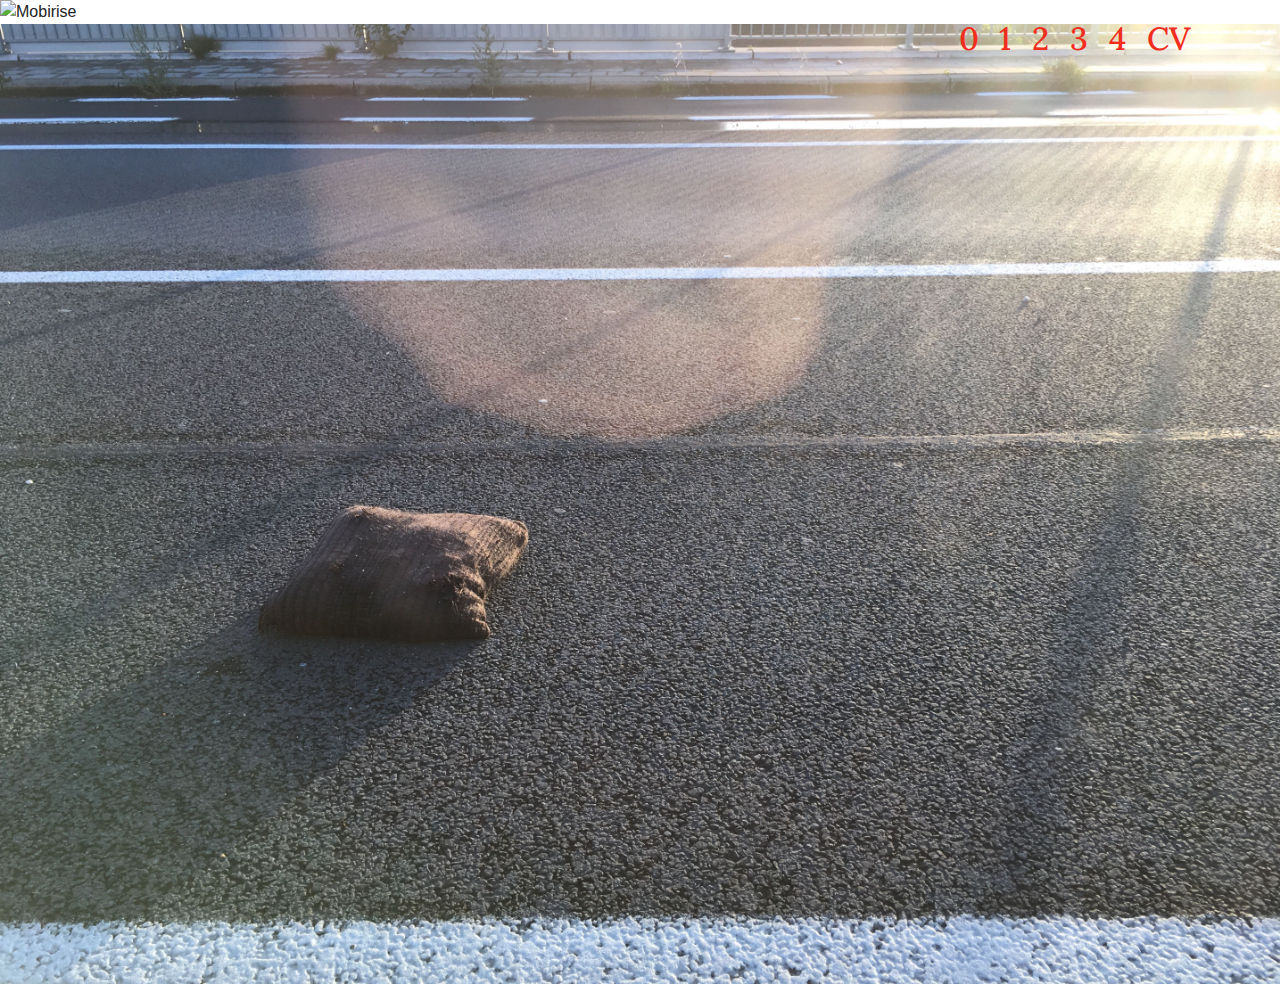
==== commit 465b5c14: "create github pages" ====
--- a/index.html
+++ b/index.html
@@ -21,6 +21,21 @@
   
 </head>
 <body>
+
+<!-- Google Analytics -->
+<!-- Global site tag (gtag.js) - Google Analytics -->
+<script async src="https://www.googletagmanager.com/gtag/js?id=UA-74671158-1"></script>
+<script>
+  window.dataLayer = window.dataLayer || [];
+  function gtag(){dataLayer.push(arguments);}
+  gtag('js', new Date());
+
+  gtag('config', 'UA-74671158-1');
+</script>
+
+<!-- /Google Analytics -->
+
+
   <section class="menu cid-r7T4e22syg" once="menu" id="menu2-1">
 
     
@@ -54,7 +69,7 @@
     </nav>
 </section>
 
-<section class="engine"><a href="https://mobiri.se/a">online site builder</a></section><section class="cid-r7T4vF7emw" id="image2-2">
+<section class="engine"><a href="https://mobiri.se/x">css templates</a></section><section class="cid-r7T4vF7emw" id="image2-2">
 
     
 
--- a/assets/mobirise/css/mbr-additional.css
+++ b/assets/mobirise/css/mbr-additional.css
@@ -35,10 +35,10 @@
 }
 .display-4 {
   font-family: 'Lora', serif;
-  font-size: 1rem;
+  font-size: 2rem;
 }
 .display-4 > .mbr-iconfont {
-  font-size: 1.6rem;
+  font-size: 3.2rem;
 }
 .display-5 {
   font-family: 'Lora', serif;
@@ -71,9 +71,9 @@
     line-height: calc( 1.4 * (1.7rem + (3 - 1.7) * ((100vw - 20rem) / (48 - 20))));
   }
   .display-4 {
-    font-size: 0.8rem;
-    font-size: calc( 1rem + (1 - 1) * ((100vw - 20rem) / (48 - 20)));
-    line-height: calc( 1.4 * (1rem + (1 - 1) * ((100vw - 20rem) / (48 - 20))));
+    font-size: 1.6rem;
+    font-size: calc( 1.35rem + (2 - 1.35) * ((100vw - 20rem) / (48 - 20)));
+    line-height: calc( 1.4 * (1.35rem + (2 - 1.35) * ((100vw - 20rem) / (48 - 20))));
   }
   .display-5 {
     font-size: 1.2rem;
@@ -168,8 +168,8 @@
 }
 .btn-secondary,
 .btn-secondary:active {
-  background-color: #1a17de !important;
-  border-color: #1a17de !important;
+  background-color: #f12e1e !important;
+  border-color: #f12e1e !important;
   color: #ffffff !important;
 }
 .btn-secondary:hover,
@@ -177,14 +177,14 @@
 .btn-secondary.focus,
 .btn-secondary.active {
   color: #ffffff !important;
-  background-color: #121099 !important;
-  border-color: #121099 !important;
+  background-color: #b7180b !important;
+  border-color: #b7180b !important;
 }
 .btn-secondary.disabled,
 .btn-secondary:disabled {
   color: #ffffff !important;
-  background-color: #121099 !important;
-  border-color: #121099 !important;
+  background-color: #b7180b !important;
+  border-color: #b7180b !important;
 }
 .btn-info,
 .btn-info:active {
@@ -332,22 +332,22 @@
 .btn-secondary-outline,
 .btn-secondary-outline:active {
   background: none;
-  border-color: #0f0d82;
-  color: #0f0d82;
+  border-color: #9f150a;
+  color: #9f150a;
 }
 .btn-secondary-outline:hover,
 .btn-secondary-outline:focus,
 .btn-secondary-outline.focus,
 .btn-secondary-outline.active {
   color: #ffffff;
-  background-color: #1a17de;
-  border-color: #1a17de;
+  background-color: #f12e1e;
+  border-color: #f12e1e;
 }
 .btn-secondary-outline.disabled,
 .btn-secondary-outline:disabled {
   color: #ffffff !important;
-  background-color: #1a17de !important;
-  border-color: #1a17de !important;
+  background-color: #f12e1e !important;
+  border-color: #f12e1e !important;
 }
 .btn-info-outline,
 .btn-info-outline:active {
@@ -467,7 +467,7 @@
   color: #232323 !important;
 }
 .text-secondary {
-  color: #1a17de !important;
+  color: #f12e1e !important;
 }
 .text-success {
   color: #1a17de !important;
@@ -493,7 +493,7 @@
 }
 a.text-secondary:hover,
 a.text-secondary:focus {
-  color: #0f0d82 !important;
+  color: #9f150a !important;
 }
 a.text-success:hover,
 a.text-success:focus {
@@ -3634,11 +3634,26 @@
   }
 }
 .cid-r7TxHq01rR {
+  padding-top: 15px;
+  padding-bottom: 0px;
+  background-color: #ffffff;
+}
+.cid-r7TxHq01rR .mbr-section-subtitle {
+  color: #232323;
+}
+.cid-r7TyDMbH9B {
   padding-top: 60px;
-  padding-bottom: 60px;
+  padding-bottom: 15px;
   background-color: #ffffff;
 }
-.cid-r7TxHq01rR .mbr-section-subtitle {
+.cid-r7TyDMbH9B .mbr-text,
+.cid-r7TyDMbH9B blockquote {
+  color: #767676;
+}
+.cid-r7TyDMbH9B .mbr-text B {
+  color: #232323;
+}
+.cid-r7TyDMbH9B .mbr-text {
   color: #232323;
 }
 .cid-r7TxOpnTmO {
@@ -3717,21 +3732,6 @@
   background-color: #ffffff;
 }
 .cid-r7TA8B0bZt .mbr-section-subtitle {
-  color: #232323;
-}
-.cid-r7TyDMbH9B {
-  padding-top: 60px;
-  padding-bottom: 60px;
-  background-color: #ffffff;
-}
-.cid-r7TyDMbH9B .mbr-text,
-.cid-r7TyDMbH9B blockquote {
-  color: #767676;
-}
-.cid-r7TyDMbH9B .mbr-text B {
-  color: #232323;
-}
-.cid-r7TyDMbH9B .mbr-text {
   color: #232323;
 }
 .cid-r7Tye3NXgA {
@@ -4765,6 +4765,14 @@
     width: 100% !important;
   }
 }
+.cid-rawnAphc1t {
+  padding-top: 60px;
+  padding-bottom: 0px;
+  background-color: #ffffff;
+}
+.cid-rawnAphc1t .mbr-section-subtitle {
+  color: #767676;
+}
 .cid-r7Tzsm44U8 {
   padding-top: 60px;
   padding-bottom: 60px;
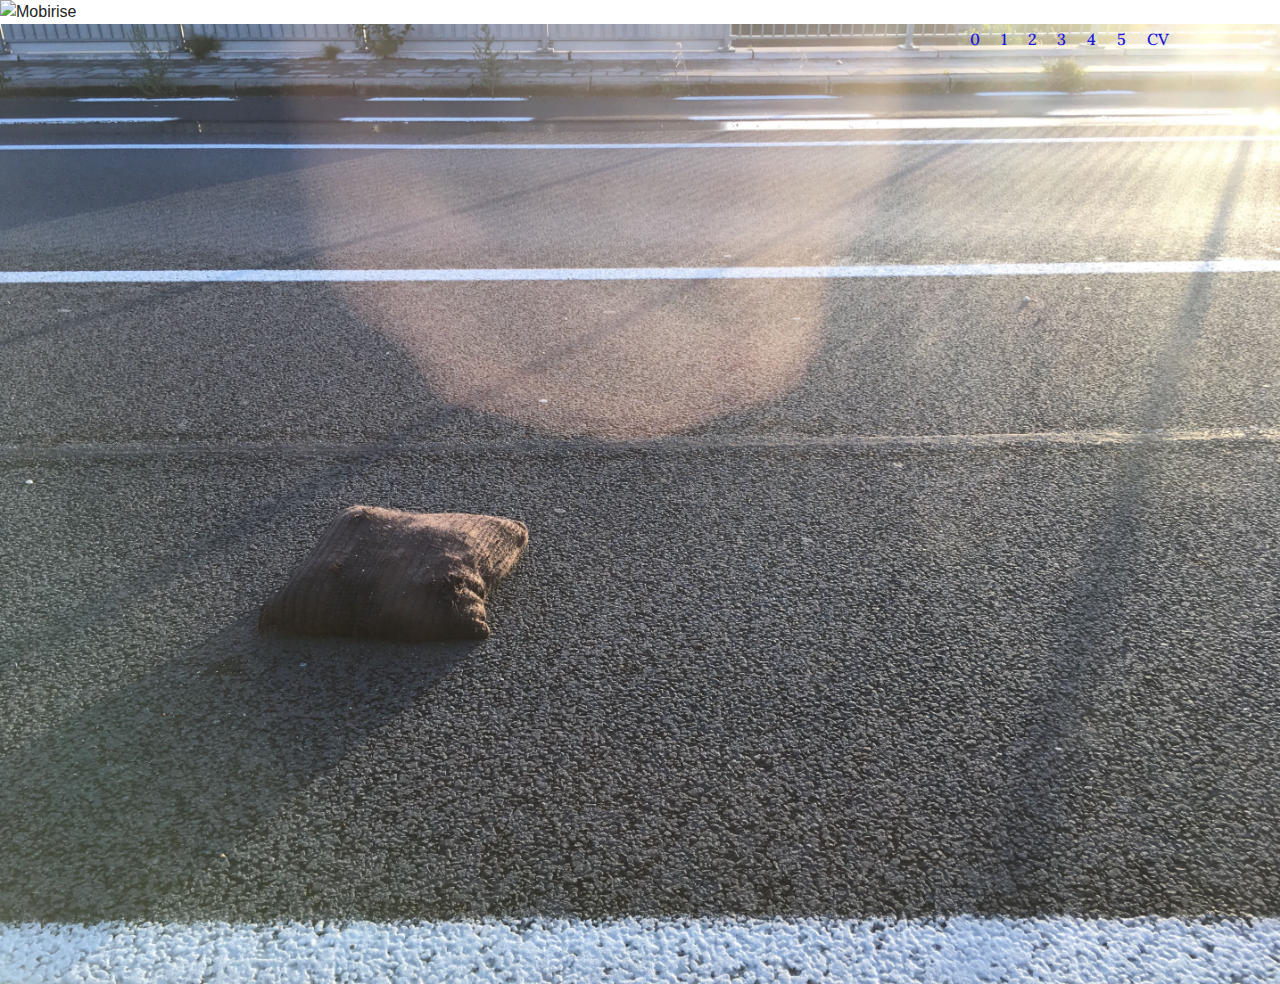
==== commit 52649e5a: "create github pages" ====
--- a/index.html
+++ b/index.html
@@ -63,13 +63,13 @@
                 </li>
                 <li class="nav-item">
                     <a class="nav-link link text-secondary display-4" href="work1.html">1</a>
-                </li><li class="nav-item"><a class="nav-link link text-secondary display-4" href="work2.html">2</a></li><li class="nav-item"><a class="nav-link link text-secondary display-4" href="work3.html">3</a></li><li class="nav-item"><a class="nav-link link text-secondary display-4" href="work4.html">4</a></li><li class="nav-item"><a class="nav-link link text-secondary display-4" href="cv.html">CV</a></li></ul>
+                </li><li class="nav-item"><a class="nav-link link text-secondary display-4" href="work2.html">2</a></li><li class="nav-item"><a class="nav-link link text-secondary display-4" href="work3.html">3</a></li><li class="nav-item"><a class="nav-link link text-secondary display-4" href="work4.html">4</a></li><li class="nav-item"><a class="nav-link link text-secondary display-4" href="page6.html">5</a></li><li class="nav-item"><a class="nav-link link text-secondary display-4" href="cv.html">CV</a></li><li class="nav-item"><a class="nav-link link text-secondary display-4" href="work4.html"><br><br></a></li></ul>
             
         </div>
     </nav>
 </section>
 
-<section class="engine"><a href="https://mobiri.se/x">css templates</a></section><section class="cid-r7T4vF7emw" id="image2-2">
+<section class="engine"><a href="https://mobiri.se/y">html site templates</a></section><section class="cid-r7T4vF7emw" id="image2-2">
 
     
 
--- a/assets/mobirise/css/mbr-additional.css
+++ b/assets/mobirise/css/mbr-additional.css
@@ -35,10 +35,10 @@
 }
 .display-4 {
   font-family: 'Lora', serif;
-  font-size: 2rem;
+  font-size: 1rem;
 }
 .display-4 > .mbr-iconfont {
-  font-size: 3.2rem;
+  font-size: 1.6rem;
 }
 .display-5 {
   font-family: 'Lora', serif;
@@ -71,9 +71,9 @@
     line-height: calc( 1.4 * (1.7rem + (3 - 1.7) * ((100vw - 20rem) / (48 - 20))));
   }
   .display-4 {
-    font-size: 1.6rem;
-    font-size: calc( 1.35rem + (2 - 1.35) * ((100vw - 20rem) / (48 - 20)));
-    line-height: calc( 1.4 * (1.35rem + (2 - 1.35) * ((100vw - 20rem) / (48 - 20))));
+    font-size: 0.8rem;
+    font-size: calc( 1rem + (1 - 1) * ((100vw - 20rem) / (48 - 20)));
+    line-height: calc( 1.4 * (1rem + (1 - 1) * ((100vw - 20rem) / (48 - 20))));
   }
   .display-5 {
     font-size: 1.2rem;
@@ -168,8 +168,8 @@
 }
 .btn-secondary,
 .btn-secondary:active {
-  background-color: #f12e1e !important;
-  border-color: #f12e1e !important;
+  background-color: #1a17de !important;
+  border-color: #1a17de !important;
   color: #ffffff !important;
 }
 .btn-secondary:hover,
@@ -177,14 +177,14 @@
 .btn-secondary.focus,
 .btn-secondary.active {
   color: #ffffff !important;
-  background-color: #b7180b !important;
-  border-color: #b7180b !important;
+  background-color: #121099 !important;
+  border-color: #121099 !important;
 }
 .btn-secondary.disabled,
 .btn-secondary:disabled {
   color: #ffffff !important;
-  background-color: #b7180b !important;
-  border-color: #b7180b !important;
+  background-color: #121099 !important;
+  border-color: #121099 !important;
 }
 .btn-info,
 .btn-info:active {
@@ -332,22 +332,22 @@
 .btn-secondary-outline,
 .btn-secondary-outline:active {
   background: none;
-  border-color: #9f150a;
-  color: #9f150a;
+  border-color: #0f0d82;
+  color: #0f0d82;
 }
 .btn-secondary-outline:hover,
 .btn-secondary-outline:focus,
 .btn-secondary-outline.focus,
 .btn-secondary-outline.active {
   color: #ffffff;
-  background-color: #f12e1e;
-  border-color: #f12e1e;
+  background-color: #1a17de;
+  border-color: #1a17de;
 }
 .btn-secondary-outline.disabled,
 .btn-secondary-outline:disabled {
   color: #ffffff !important;
-  background-color: #f12e1e !important;
-  border-color: #f12e1e !important;
+  background-color: #1a17de !important;
+  border-color: #1a17de !important;
 }
 .btn-info-outline,
 .btn-info-outline:active {
@@ -467,7 +467,7 @@
   color: #232323 !important;
 }
 .text-secondary {
-  color: #f12e1e !important;
+  color: #1a17de !important;
 }
 .text-success {
   color: #1a17de !important;
@@ -493,7 +493,7 @@
 }
 a.text-secondary:hover,
 a.text-secondary:focus {
-  color: #9f150a !important;
+  color: #0f0d82 !important;
 }
 a.text-success:hover,
 a.text-success:focus {
@@ -4164,11 +4164,34 @@
 }
 .cid-r8599Zu5qK {
   padding-top: 60px;
-  padding-bottom: 60px;
+  padding-bottom: 0px;
   background-color: #ffffff;
 }
 .cid-r8599Zu5qK .mbr-section-subtitle {
   color: #232323;
+}
+.cid-rhMAuKmolM {
+  padding-top: 0px;
+  padding-bottom: 30px;
+  background-color: #ffffff;
+}
+.cid-rhMAuKmolM .line {
+  background-color: #ffffff;
+  color: #ffffff;
+  align: center;
+  height: 2px;
+  margin: 0 auto;
+}
+.cid-rhMAuKmolM .section-text {
+  padding: 2rem 0;
+}
+.cid-rhMAuKmolM .inner-container {
+  margin: 0 auto;
+}
+@media (max-width: 768px) {
+  .cid-rhMAuKmolM .inner-container {
+    width: 100% !important;
+  }
 }
 .cid-r85aKGnv8M {
   background: #ffffff;
@@ -4781,3 +4804,400 @@
 .cid-r7Tzsm44U8 .mbr-text {
   color: #232323;
 }
+.cid-r7T4e22syg .navbar {
+  background: #ffffff;
+  transition: none;
+  min-height: 77px;
+  padding: .5rem 0;
+}
+.cid-r7T4e22syg .navbar-dropdown.bg-color.transparent.opened {
+  background: #ffffff;
+}
+.cid-r7T4e22syg a {
+  font-style: normal;
+}
+.cid-r7T4e22syg .nav-item span {
+  padding-right: 0.4em;
+  line-height: 0.5em;
+  vertical-align: text-bottom;
+  position: relative;
+  text-decoration: none;
+}
+.cid-r7T4e22syg .nav-item a {
+  display: -webkit-flex;
+  align-items: center;
+  justify-content: center;
+  padding: 0.7rem 0 !important;
+  margin: 0rem .65rem !important;
+  -webkit-align-items: center;
+  -webkit-justify-content: center;
+}
+.cid-r7T4e22syg .nav-item:focus,
+.cid-r7T4e22syg .nav-link:focus {
+  outline: none;
+}
+.cid-r7T4e22syg .btn {
+  padding: 0.4rem 1.5rem;
+  display: -webkit-inline-flex;
+  align-items: center;
+  -webkit-align-items: center;
+}
+.cid-r7T4e22syg .btn .mbr-iconfont {
+  font-size: 1.6rem;
+}
+.cid-r7T4e22syg .menu-logo {
+  margin-right: auto;
+}
+.cid-r7T4e22syg .menu-logo .navbar-brand {
+  display: -webkit-flex;
+  margin-left: 5rem;
+  padding: 0;
+  transition: padding .2s;
+  min-height: 3.8rem;
+  align-items: center;
+  -webkit-align-items: center;
+}
+.cid-r7T4e22syg .menu-logo .navbar-brand .navbar-caption-wrap {
+  display: -webkit-flex;
+  -webkit-align-items: center;
+  align-items: center;
+  word-break: break-word;
+  min-width: 7rem;
+  margin: .3rem 0;
+}
+.cid-r7T4e22syg .menu-logo .navbar-brand .navbar-caption-wrap .navbar-caption {
+  line-height: 1.2rem !important;
+  padding-right: 2rem;
+}
+.cid-r7T4e22syg .menu-logo .navbar-brand .navbar-logo {
+  font-size: 4rem;
+  transition: font-size 0.25s;
+}
+.cid-r7T4e22syg .menu-logo .navbar-brand .navbar-logo img {
+  display: -webkit-flex;
+}
+.cid-r7T4e22syg .menu-logo .navbar-brand .navbar-logo .mbr-iconfont {
+  transition: font-size 0.25s;
+}
+.cid-r7T4e22syg .navbar-toggleable-sm .navbar-collapse {
+  justify-content: flex-end;
+  -webkit-justify-content: flex-end;
+  padding-right: 5rem;
+  width: auto;
+}
+.cid-r7T4e22syg .navbar-toggleable-sm .navbar-collapse .navbar-nav {
+  flex-wrap: wrap;
+  -webkit-flex-wrap: wrap;
+  padding-left: 0;
+}
+.cid-r7T4e22syg .navbar-toggleable-sm .navbar-collapse .navbar-nav .nav-item {
+  -webkit-align-self: center;
+  align-self: center;
+}
+.cid-r7T4e22syg .navbar-toggleable-sm .navbar-collapse .navbar-buttons {
+  padding-left: 0;
+  padding-bottom: 0;
+}
+.cid-r7T4e22syg .dropdown .dropdown-menu {
+  background: #ffffff;
+  display: none;
+  position: absolute;
+  min-width: 5rem;
+  padding-top: 1.4rem;
+  padding-bottom: 1.4rem;
+  text-align: left;
+}
+.cid-r7T4e22syg .dropdown .dropdown-menu .dropdown-item {
+  width: auto;
+  padding: 0.235em 1.5385em 0.235em 1.5385em !important;
+}
+.cid-r7T4e22syg .dropdown .dropdown-menu .dropdown-item::after {
+  right: 0.5rem;
+}
+.cid-r7T4e22syg .dropdown .dropdown-menu .dropdown-submenu {
+  margin: 0;
+}
+.cid-r7T4e22syg .dropdown.open > .dropdown-menu {
+  display: block;
+}
+.cid-r7T4e22syg .navbar-toggleable-sm.opened:after {
+  position: absolute;
+  width: 100vw;
+  height: 100vh;
+  content: '';
+  background-color: rgba(0, 0, 0, 0.1);
+  left: 0;
+  bottom: 0;
+  transform: translateY(100%);
+  -webkit-transform: translateY(100%);
+  z-index: 1000;
+}
+.cid-r7T4e22syg .navbar.navbar-short {
+  min-height: 60px;
+  transition: all .2s;
+}
+.cid-r7T4e22syg .navbar.navbar-short .navbar-toggler-right {
+  top: 20px;
+}
+.cid-r7T4e22syg .navbar.navbar-short .navbar-logo a {
+  font-size: 2.5rem !important;
+  line-height: 2.5rem;
+  transition: font-size 0.25s;
+}
+.cid-r7T4e22syg .navbar.navbar-short .navbar-logo a .mbr-iconfont {
+  font-size: 2.5rem !important;
+}
+.cid-r7T4e22syg .navbar.navbar-short .navbar-logo a img {
+  height: 3rem !important;
+}
+.cid-r7T4e22syg .navbar.navbar-short .navbar-brand {
+  min-height: 3rem;
+}
+.cid-r7T4e22syg button.navbar-toggler {
+  width: 31px;
+  height: 18px;
+  cursor: pointer;
+  transition: all .2s;
+  top: 1.5rem;
+  right: 1rem;
+}
+.cid-r7T4e22syg button.navbar-toggler:focus {
+  outline: none;
+}
+.cid-r7T4e22syg button.navbar-toggler .hamburger span {
+  position: absolute;
+  right: 0;
+  width: 30px;
+  height: 2px;
+  border-right: 5px;
+  background-color: #333333;
+}
+.cid-r7T4e22syg button.navbar-toggler .hamburger span:nth-child(1) {
+  top: 0;
+  transition: all .2s;
+}
+.cid-r7T4e22syg button.navbar-toggler .hamburger span:nth-child(2) {
+  top: 8px;
+  transition: all .15s;
+}
+.cid-r7T4e22syg button.navbar-toggler .hamburger span:nth-child(3) {
+  top: 8px;
+  transition: all .15s;
+}
+.cid-r7T4e22syg button.navbar-toggler .hamburger span:nth-child(4) {
+  top: 16px;
+  transition: all .2s;
+}
+.cid-r7T4e22syg nav.opened .hamburger span:nth-child(1) {
+  top: 8px;
+  width: 0;
+  opacity: 0;
+  right: 50%;
+  transition: all .2s;
+}
+.cid-r7T4e22syg nav.opened .hamburger span:nth-child(2) {
+  -webkit-transform: rotate(45deg);
+  transform: rotate(45deg);
+  transition: all .25s;
+}
+.cid-r7T4e22syg nav.opened .hamburger span:nth-child(3) {
+  -webkit-transform: rotate(-45deg);
+  transform: rotate(-45deg);
+  transition: all .25s;
+}
+.cid-r7T4e22syg nav.opened .hamburger span:nth-child(4) {
+  top: 8px;
+  width: 0;
+  opacity: 0;
+  right: 50%;
+  transition: all .2s;
+}
+.cid-r7T4e22syg .collapsed.navbar-expand {
+  flex-direction: column;
+  -webkit-flex-direction: column;
+}
+.cid-r7T4e22syg .collapsed .btn {
+  display: -webkit-flex;
+}
+.cid-r7T4e22syg .collapsed .navbar-collapse {
+  display: none !important;
+  padding-right: 0 !important;
+}
+.cid-r7T4e22syg .collapsed .navbar-collapse.collapsing,
+.cid-r7T4e22syg .collapsed .navbar-collapse.show {
+  display: block !important;
+}
+.cid-r7T4e22syg .collapsed .navbar-collapse.collapsing .navbar-nav,
+.cid-r7T4e22syg .collapsed .navbar-collapse.show .navbar-nav {
+  display: block;
+  text-align: center;
+}
+.cid-r7T4e22syg .collapsed .navbar-collapse.collapsing .navbar-nav .nav-item,
+.cid-r7T4e22syg .collapsed .navbar-collapse.show .navbar-nav .nav-item {
+  clear: both;
+}
+.cid-r7T4e22syg .collapsed .navbar-collapse.collapsing .navbar-nav .nav-item:last-child,
+.cid-r7T4e22syg .collapsed .navbar-collapse.show .navbar-nav .nav-item:last-child {
+  margin-bottom: 1rem;
+}
+.cid-r7T4e22syg .collapsed .navbar-collapse.collapsing .navbar-buttons,
+.cid-r7T4e22syg .collapsed .navbar-collapse.show .navbar-buttons {
+  text-align: center;
+}
+.cid-r7T4e22syg .collapsed .navbar-collapse.collapsing .navbar-buttons:last-child,
+.cid-r7T4e22syg .collapsed .navbar-collapse.show .navbar-buttons:last-child {
+  margin-bottom: 1rem;
+}
+.cid-r7T4e22syg .collapsed button.navbar-toggler {
+  display: block;
+}
+.cid-r7T4e22syg .collapsed .navbar-brand {
+  margin-left: 1rem !important;
+}
+.cid-r7T4e22syg .collapsed .navbar-toggleable-sm {
+  flex-direction: column;
+  -webkit-flex-direction: column;
+}
+.cid-r7T4e22syg .collapsed .dropdown .dropdown-menu {
+  width: 100%;
+  text-align: center;
+  position: relative;
+  opacity: 0;
+  display: block;
+  height: 0;
+  visibility: hidden;
+  padding: 0;
+  transition-duration: .5s;
+  transition-property: opacity,padding,height;
+}
+.cid-r7T4e22syg .collapsed .dropdown.open > .dropdown-menu {
+  position: relative;
+  opacity: 1;
+  height: auto;
+  padding: 1.4rem 0;
+  visibility: visible;
+}
+.cid-r7T4e22syg .collapsed .dropdown .dropdown-submenu {
+  left: 0;
+  text-align: center;
+  width: 100%;
+}
+.cid-r7T4e22syg .collapsed .dropdown .dropdown-toggle[data-toggle="dropdown-submenu"]::after {
+  margin-top: 0;
+  position: inherit;
+  right: 0;
+  top: 50%;
+  display: inline-block;
+  width: 0;
+  height: 0;
+  margin-left: .3em;
+  vertical-align: middle;
+  content: "";
+  border-top: .30em solid;
+  border-right: .30em solid transparent;
+  border-left: .30em solid transparent;
+}
+@media (max-width: 991px) {
+  .cid-r7T4e22syg.navbar-expand {
+    flex-direction: column;
+    -webkit-flex-direction: column;
+  }
+  .cid-r7T4e22syg img {
+    height: 3.8rem !important;
+  }
+  .cid-r7T4e22syg .btn {
+    display: -webkit-flex;
+  }
+  .cid-r7T4e22syg button.navbar-toggler {
+    display: block;
+  }
+  .cid-r7T4e22syg .navbar-brand {
+    margin-left: 1rem !important;
+  }
+  .cid-r7T4e22syg .navbar-toggleable-sm {
+    flex-direction: column;
+    -webkit-flex-direction: column;
+  }
+  .cid-r7T4e22syg .navbar-collapse {
+    display: none !important;
+    padding-right: 0 !important;
+  }
+  .cid-r7T4e22syg .navbar-collapse.collapsing,
+  .cid-r7T4e22syg .navbar-collapse.show {
+    display: block !important;
+  }
+  .cid-r7T4e22syg .navbar-collapse.collapsing .navbar-nav,
+  .cid-r7T4e22syg .navbar-collapse.show .navbar-nav {
+    display: block;
+    text-align: center;
+  }
+  .cid-r7T4e22syg .navbar-collapse.collapsing .navbar-nav .nav-item,
+  .cid-r7T4e22syg .navbar-collapse.show .navbar-nav .nav-item {
+    clear: both;
+  }
+  .cid-r7T4e22syg .navbar-collapse.collapsing .navbar-nav .nav-item:last-child,
+  .cid-r7T4e22syg .navbar-collapse.show .navbar-nav .nav-item:last-child {
+    margin-bottom: 1rem;
+  }
+  .cid-r7T4e22syg .navbar-collapse.collapsing .navbar-buttons,
+  .cid-r7T4e22syg .navbar-collapse.show .navbar-buttons {
+    text-align: center;
+  }
+  .cid-r7T4e22syg .navbar-collapse.collapsing .navbar-buttons:last-child,
+  .cid-r7T4e22syg .navbar-collapse.show .navbar-buttons:last-child {
+    margin-bottom: 1rem;
+  }
+  .cid-r7T4e22syg .dropdown .dropdown-menu {
+    width: 100%;
+    text-align: center;
+    position: relative;
+    opacity: 0;
+    display: block;
+    height: 0;
+    visibility: hidden;
+    padding: 0;
+    transition-duration: .5s;
+    transition-property: opacity,padding,height;
+  }
+  .cid-r7T4e22syg .dropdown.open > .dropdown-menu {
+    position: relative;
+    opacity: 1;
+    height: auto;
+    padding: 1.4rem 0;
+    visibility: visible;
+  }
+  .cid-r7T4e22syg .dropdown .dropdown-submenu {
+    left: 0;
+    text-align: center;
+    width: 100%;
+  }
+  .cid-r7T4e22syg .dropdown .dropdown-toggle[data-toggle="dropdown-submenu"]::after {
+    margin-top: 0;
+    position: inherit;
+    right: 0;
+    top: 50%;
+    display: inline-block;
+    width: 0;
+    height: 0;
+    margin-left: .3em;
+    vertical-align: middle;
+    content: "";
+    border-top: .30em solid;
+    border-right: .30em solid transparent;
+    border-left: .30em solid transparent;
+  }
+}
+@media (min-width: 767px) {
+  .cid-r7T4e22syg .menu-logo {
+    flex-shrink: 0;
+    -webkit-flex-shrink: 0;
+  }
+}
+.cid-r7T4e22syg .navbar-collapse {
+  flex-basis: auto;
+  -webkit-flex-basis: auto;
+}
+.cid-r7T4e22syg .nav-link:hover,
+.cid-r7T4e22syg .dropdown-item:hover {
+  color: #767676 !important;
+}
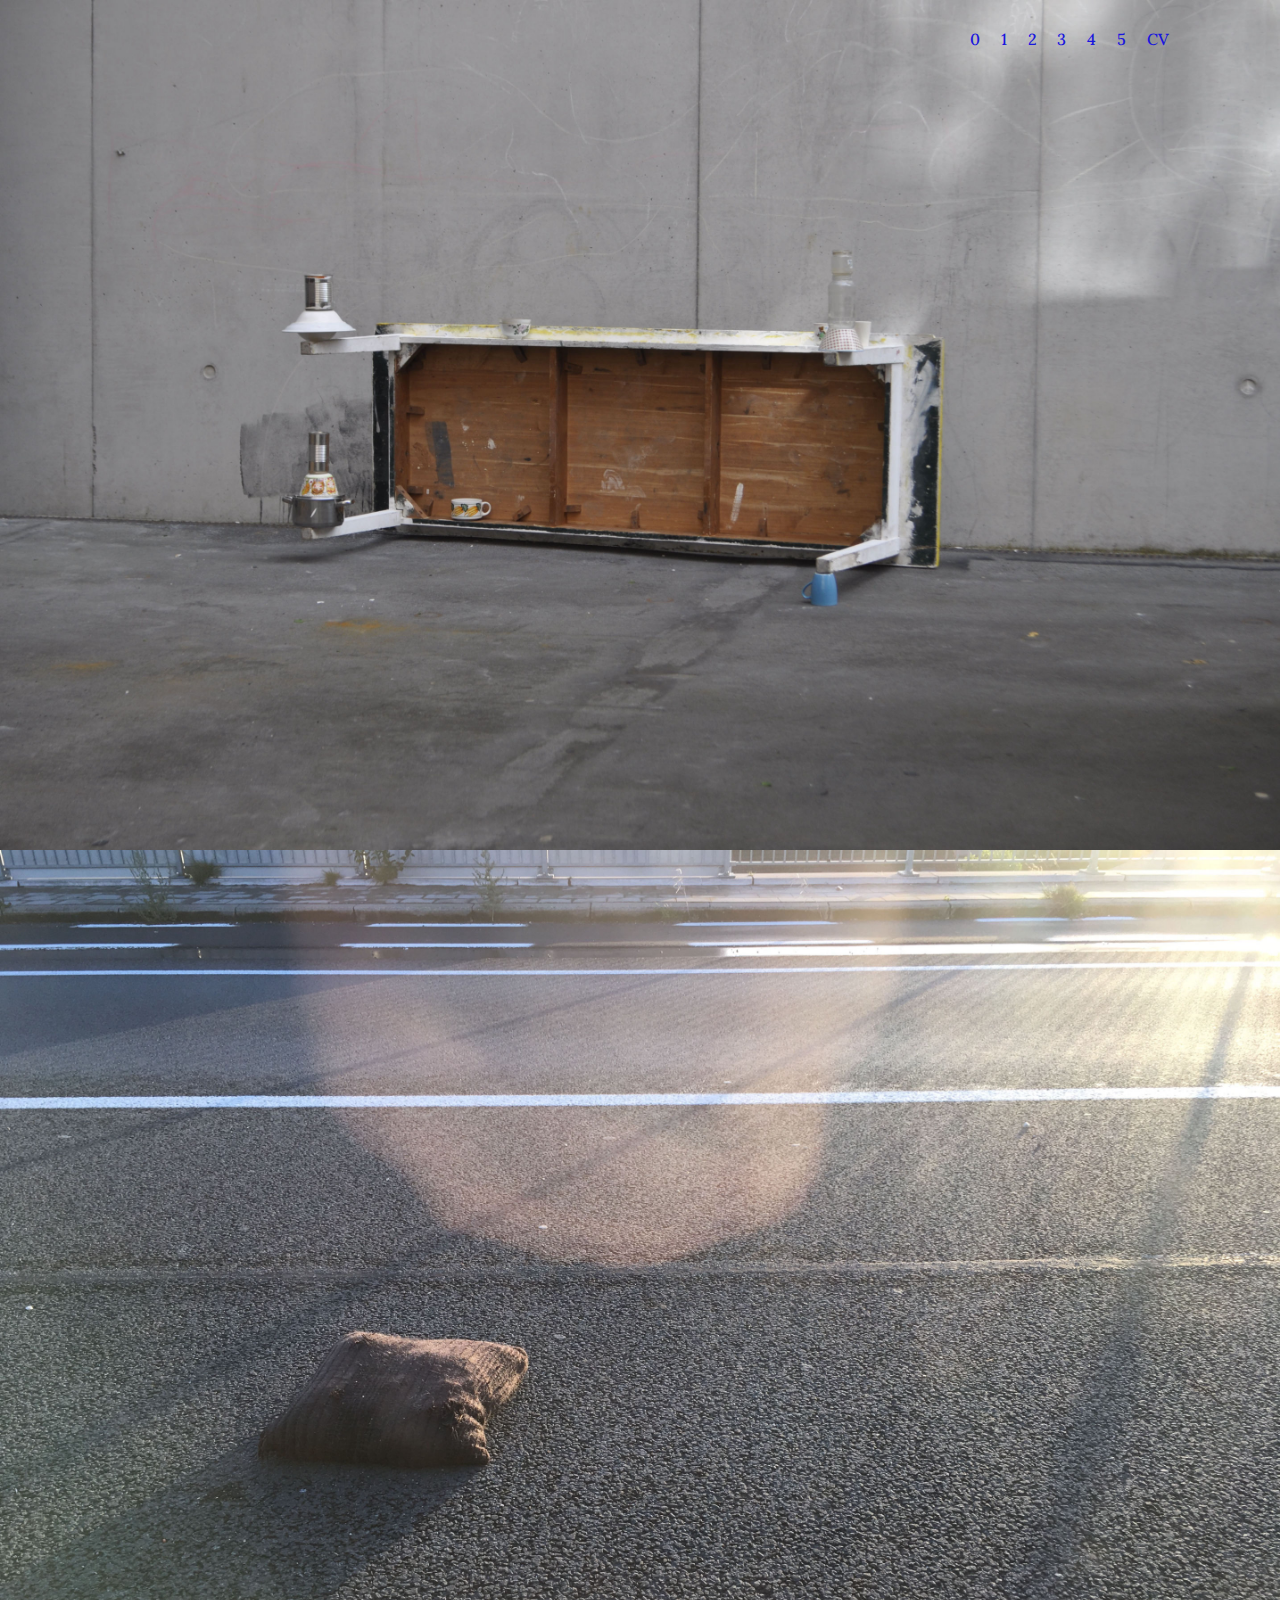
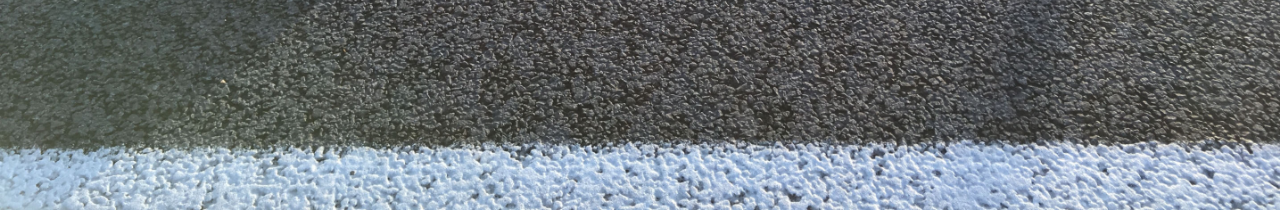
==== commit f986b299: "create github pages" ====
--- a/index.html
+++ b/index.html
@@ -69,13 +69,13 @@
     </nav>
 </section>
 
-<section class="engine"><a href="https://mobiri.se/y">html site templates</a></section><section class="cid-r7T4vF7emw" id="image2-2">
+<section class="engine"><a href="https://mobiri.se/y">free html website templates</a></section><section class="cid-r7T4vF7emw" id="image2-2">
 
     
 
     <figure class="mbr-figure">
         <div class="image-block" style="width: 100%;">
-            <img src="assets/images/-dsc0169-2870x1906.jpg" alt="Mobirise" title="">
+            <img src="assets/images/site4.1-2870x1906.jpg" alt="Mobirise" title="">
             
         </div>
     </figure>
@@ -87,7 +87,7 @@
 
     <figure class="mbr-figure">
         <div class="image-block" style="width: 100%;">
-            <img src="assets/images/img-2655-2870x2153.jpg" alt="Mobirise" title="">
+            <img src="assets/images/site0.2-2870x2153.jpg" alt="Mobirise" title="">
             
         </div>
     </figure>
--- a/assets/mobirise/css/mbr-additional.css
+++ b/assets/mobirise/css/mbr-additional.css
@@ -132,7 +132,7 @@
   border-radius: 3px;
 }
 .bg-primary {
-  background-color: #232323 !important;
+  background-color: #fafafa !important;
 }
 .bg-success {
   background-color: #1a17de !important;
@@ -148,23 +148,23 @@
 }
 .btn-primary,
 .btn-primary:active {
-  background-color: #232323 !important;
-  border-color: #232323 !important;
-  color: #ffffff !important;
+  background-color: #fafafa !important;
+  border-color: #fafafa !important;
+  color: #7a7a7a !important;
 }
 .btn-primary:hover,
 .btn-primary:focus,
 .btn-primary.focus,
 .btn-primary.active {
-  color: #ffffff !important;
-  background-color: #000000 !important;
-  border-color: #000000 !important;
+  color: #7a7a7a !important;
+  background-color: #d4d4d4 !important;
+  border-color: #d4d4d4 !important;
 }
 .btn-primary.disabled,
 .btn-primary:disabled {
-  color: #ffffff !important;
-  background-color: #000000 !important;
-  border-color: #000000 !important;
+  color: #7a7a7a !important;
+  background-color: #d4d4d4 !important;
+  border-color: #d4d4d4 !important;
 }
 .btn-secondary,
 .btn-secondary:active {
@@ -312,22 +312,22 @@
 .btn-primary-outline,
 .btn-primary-outline:active {
   background: none;
-  border-color: #000000;
-  color: #000000;
+  border-color: #c7c7c7;
+  color: #c7c7c7;
 }
 .btn-primary-outline:hover,
 .btn-primary-outline:focus,
 .btn-primary-outline.focus,
 .btn-primary-outline.active {
-  color: #ffffff;
-  background-color: #232323;
-  border-color: #232323;
+  color: #7a7a7a;
+  background-color: #fafafa;
+  border-color: #fafafa;
 }
 .btn-primary-outline.disabled,
 .btn-primary-outline:disabled {
-  color: #ffffff !important;
-  background-color: #232323 !important;
-  border-color: #232323 !important;
+  color: #7a7a7a !important;
+  background-color: #fafafa !important;
+  border-color: #fafafa !important;
 }
 .btn-secondary-outline,
 .btn-secondary-outline:active {
@@ -464,7 +464,7 @@
   border-color: #ffffff;
 }
 .text-primary {
-  color: #232323 !important;
+  color: #fafafa !important;
 }
 .text-secondary {
   color: #1a17de !important;
@@ -489,7 +489,7 @@
 }
 a.text-primary:hover,
 a.text-primary:focus {
-  color: #000000 !important;
+  color: #c7c7c7 !important;
 }
 a.text-secondary:hover,
 a.text-secondary:focus {
@@ -531,32 +531,18 @@
 .alert-danger {
   background-color: #1a17de;
 }
-.mbr-section-btn a.btn:not(.btn-form) {
-  border-radius: 100px;
-}
 .mbr-section-btn a.btn:not(.btn-form):hover,
 .mbr-section-btn a.btn:not(.btn-form):focus {
   box-shadow: none !important;
 }
-.mbr-section-btn a.btn:not(.btn-form):hover,
-.mbr-section-btn a.btn:not(.btn-form):focus {
-  box-shadow: 0 10px 40px 0 rgba(0, 0, 0, 0.2) !important;
-  -webkit-box-shadow: 0 10px 40px 0 rgba(0, 0, 0, 0.2) !important;
-}
-.mbr-gallery-filter li a {
-  border-radius: 100px !important;
-}
 .mbr-gallery-filter li.active .btn {
-  background-color: #232323;
-  border-color: #232323;
-  color: #ffffff;
+  background-color: #fafafa;
+  border-color: #fafafa;
+  color: #878787;
 }
 .mbr-gallery-filter li.active .btn:focus {
   box-shadow: none;
 }
-.nav-tabs .nav-link {
-  border-radius: 100px !important;
-}
 .btn-form {
   border-radius: 0;
 }
@@ -565,11 +551,11 @@
 }
 a,
 a:hover {
-  color: #232323;
+  color: #fafafa;
 }
 .mbr-plan-header.bg-primary .mbr-plan-subtitle,
 .mbr-plan-header.bg-primary .mbr-plan-price-desc {
-  color: #d5d5d5;
+  color: #ffffff;
 }
 .mbr-plan-header.bg-success .mbr-plan-subtitle,
 .mbr-plan-header.bg-success .mbr-plan-price-desc {
@@ -689,7 +675,7 @@
   padding: 10px 0 10px 20px;
   font-size: 1.09rem;
   position: relative;
-  border-color: #232323;
+  border-color: #fafafa;
   border-width: 3px;
 }
 ul,
@@ -719,45 +705,6 @@
 /* Forms */
 .mbr-form .btn {
   margin: .4rem 0;
-}
-.mbr-form .input-group-btn a.btn {
-  border-radius: 100px !important;
-}
-.mbr-form .input-group-btn a.btn:hover {
-  box-shadow: 0 10px 40px 0 rgba(0, 0, 0, 0.2);
-}
-.mbr-form .input-group-btn button[type="submit"] {
-  border-radius: 100px !important;
-  padding: 1rem 3rem;
-}
-.mbr-form .input-group-btn button[type="submit"]:hover {
-  box-shadow: 0 10px 40px 0 rgba(0, 0, 0, 0.2);
-}
-.form2 .form-control {
-  border-top-left-radius: 100px;
-  border-bottom-left-radius: 100px;
-}
-.form2 .input-group-btn a.btn {
-  border-top-left-radius: 0 !important;
-  border-bottom-left-radius: 0 !important;
-}
-.form2 .input-group-btn button[type="submit"] {
-  border-top-left-radius: 0 !important;
-  border-bottom-left-radius: 0 !important;
-}
-.form3 input[type="email"] {
-  border-radius: 100px !important;
-}
-@media (max-width: 349px) {
-  .form2 input[type="email"] {
-    border-radius: 100px !important;
-  }
-  .form2 .input-group-btn a.btn {
-    border-radius: 100px !important;
-  }
-  .form2 .input-group-btn button[type="submit"] {
-    border-radius: 100px !important;
-  }
 }
 @media (max-width: 767px) {
   .btn {
@@ -778,7 +725,7 @@
   text-align: center;
   position: relative;
   border: 2px solid #c0a375;
-  border-color: #232323;
+  border-color: #fafafa;
   color: #232323;
   cursor: pointer;
 }
@@ -789,7 +736,7 @@
 }
 .btn-social:hover {
   color: #fff;
-  background: #232323;
+  background: #fafafa;
 }
 .btn-social + .btn {
   margin-left: .1rem;
@@ -797,45 +744,13 @@
 /* Footer */
 .mbr-footer-content li::before,
 .mbr-footer .mbr-contacts li::before {
-  background: #232323;
+  background: #fafafa;
 }
 .mbr-footer-content li a:hover,
 .mbr-footer .mbr-contacts li a:hover {
-  color: #232323;
-}
-.footer3 input[type="email"],
-.footer4 input[type="email"] {
-  border-radius: 100px !important;
-}
-.footer3 .input-group-btn a.btn,
-.footer4 .input-group-btn a.btn {
-  border-radius: 100px !important;
-}
-.footer3 .input-group-btn button[type="submit"],
-.footer4 .input-group-btn button[type="submit"] {
-  border-radius: 100px !important;
+  color: #fafafa;
 }
 /* Headers*/
-.header13 .form-inline input[type="email"],
-.header14 .form-inline input[type="email"] {
-  border-radius: 100px;
-}
-.header13 .form-inline input[type="text"],
-.header14 .form-inline input[type="text"] {
-  border-radius: 100px;
-}
-.header13 .form-inline input[type="tel"],
-.header14 .form-inline input[type="tel"] {
-  border-radius: 100px;
-}
-.header13 .form-inline a.btn,
-.header14 .form-inline a.btn {
-  border-radius: 100px;
-}
-.header13 .form-inline button,
-.header14 .form-inline button {
-  border-radius: 100px !important;
-}
 .offset-1 {
   margin-left: 8.33333%;
 }
@@ -2324,6 +2239,52 @@
     width: 100% !important;
   }
 }
+.cid-rirBB6UoOj {
+  background: #ffffff;
+}
+.cid-rirBB6UoOj .image-block {
+  margin: auto;
+  width: 100% !important;
+}
+.cid-rirBB6UoOj .mbr-figure {
+  margin: 0 auto;
+}
+.cid-rirBB6UoOj figcaption {
+  position: relative;
+}
+.cid-rirBB6UoOj figcaption div {
+  position: absolute;
+  bottom: 0;
+  width: 100%;
+}
+@media (max-width: 768px) {
+  .cid-rirBB6UoOj .image-block {
+    width: 100% !important;
+  }
+}
+.cid-r7TzMoQCOW {
+  background: #ffffff;
+}
+.cid-r7TzMoQCOW .image-block {
+  margin: auto;
+  width: 100% !important;
+}
+.cid-r7TzMoQCOW .mbr-figure {
+  margin: 0 auto;
+}
+.cid-r7TzMoQCOW figcaption {
+  position: relative;
+}
+.cid-r7TzMoQCOW figcaption div {
+  position: absolute;
+  bottom: 0;
+  width: 100%;
+}
+@media (max-width: 768px) {
+  .cid-r7TzMoQCOW .image-block {
+    width: 100% !important;
+  }
+}
 .cid-r7T6zOLYN9 .modal-body .close {
   background: #1b1b1b;
 }
@@ -2561,29 +2522,6 @@
 }
 .cid-r7T6zOLYN9 .mbr-overlay ~ .container-slide {
   z-index: auto;
-}
-.cid-r7TzMoQCOW {
-  background: #ffffff;
-}
-.cid-r7TzMoQCOW .image-block {
-  margin: auto;
-  width: 100% !important;
-}
-.cid-r7TzMoQCOW .mbr-figure {
-  margin: 0 auto;
-}
-.cid-r7TzMoQCOW figcaption {
-  position: relative;
-}
-.cid-r7TzMoQCOW figcaption div {
-  position: absolute;
-  bottom: 0;
-  width: 100%;
-}
-@media (max-width: 768px) {
-  .cid-r7TzMoQCOW .image-block {
-    width: 100% !important;
-  }
 }
 .cid-r7TzBmNtwb {
   background: #ffffff;
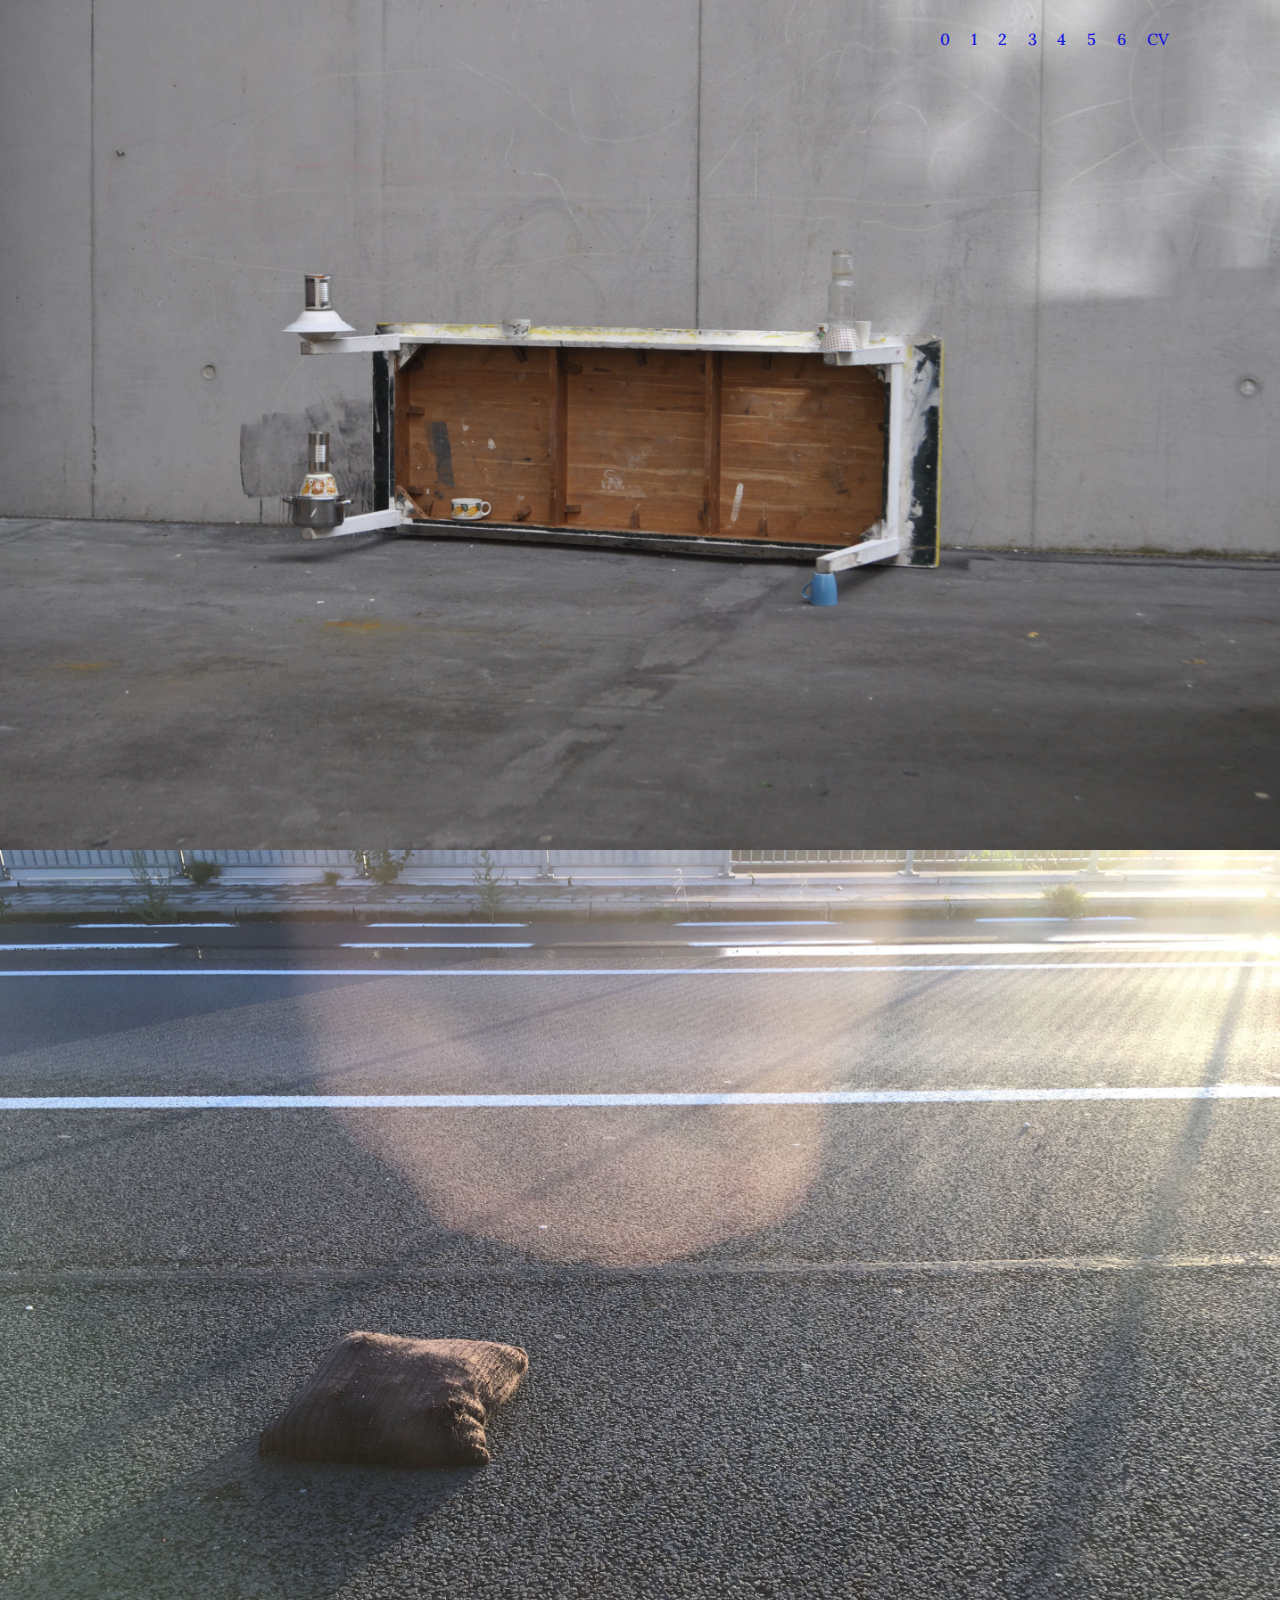
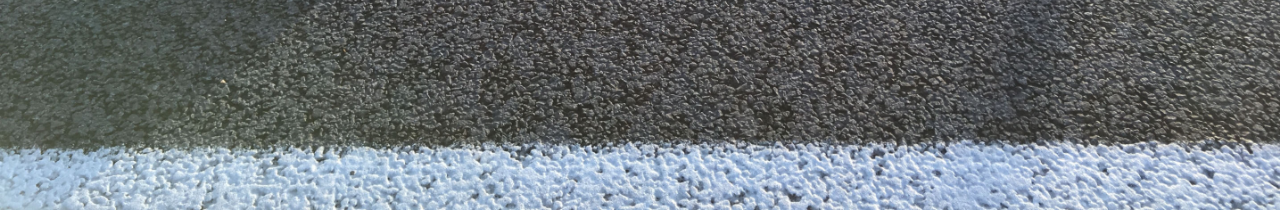
==== commit 9f6687e2: "create github pages" ====
--- a/index.html
+++ b/index.html
@@ -63,13 +63,13 @@
                 </li>
                 <li class="nav-item">
                     <a class="nav-link link text-secondary display-4" href="work1.html">1</a>
-                </li><li class="nav-item"><a class="nav-link link text-secondary display-4" href="work2.html">2</a></li><li class="nav-item"><a class="nav-link link text-secondary display-4" href="work3.html">3</a></li><li class="nav-item"><a class="nav-link link text-secondary display-4" href="work4.html">4</a></li><li class="nav-item"><a class="nav-link link text-secondary display-4" href="page6.html">5</a></li><li class="nav-item"><a class="nav-link link text-secondary display-4" href="cv.html">CV</a></li><li class="nav-item"><a class="nav-link link text-secondary display-4" href="work4.html"><br><br></a></li></ul>
+                </li><li class="nav-item"><a class="nav-link link text-secondary display-4" href="work2.html">2</a></li><li class="nav-item"><a class="nav-link link text-secondary display-4" href="work3.html">3</a></li><li class="nav-item"><a class="nav-link link text-secondary display-4" href="work4.html">4</a></li><li class="nav-item"><a class="nav-link link text-secondary display-4" href="page6.html">5</a></li><li class="nav-item"><a class="nav-link link text-secondary display-4" href="page7.html">6</a></li><li class="nav-item"><a class="nav-link link text-secondary display-4" href="cv.html">CV</a></li><li class="nav-item"><a class="nav-link link text-secondary display-4" href="work4.html"><br><br></a></li></ul>
             
         </div>
     </nav>
 </section>
 
-<section class="engine"><a href="https://mobiri.se/y">free html website templates</a></section><section class="cid-r7T4vF7emw" id="image2-2">
+<section class="engine"><a href="https://mobiri.se/d">web maker</a></section><section class="cid-r7T4vF7emw" id="image2-2">
 
     
 
--- a/assets/mobirise/css/mbr-additional.css
+++ b/assets/mobirise/css/mbr-additional.css
@@ -5139,3 +5139,561 @@
 .cid-r7T4e22syg .dropdown-item:hover {
   color: #767676 !important;
 }
+.cid-r7T4e22syg .navbar {
+  background: #ffffff;
+  transition: none;
+  min-height: 77px;
+  padding: .5rem 0;
+}
+.cid-r7T4e22syg .navbar-dropdown.bg-color.transparent.opened {
+  background: #ffffff;
+}
+.cid-r7T4e22syg a {
+  font-style: normal;
+}
+.cid-r7T4e22syg .nav-item span {
+  padding-right: 0.4em;
+  line-height: 0.5em;
+  vertical-align: text-bottom;
+  position: relative;
+  text-decoration: none;
+}
+.cid-r7T4e22syg .nav-item a {
+  display: -webkit-flex;
+  align-items: center;
+  justify-content: center;
+  padding: 0.7rem 0 !important;
+  margin: 0rem .65rem !important;
+  -webkit-align-items: center;
+  -webkit-justify-content: center;
+}
+.cid-r7T4e22syg .nav-item:focus,
+.cid-r7T4e22syg .nav-link:focus {
+  outline: none;
+}
+.cid-r7T4e22syg .btn {
+  padding: 0.4rem 1.5rem;
+  display: -webkit-inline-flex;
+  align-items: center;
+  -webkit-align-items: center;
+}
+.cid-r7T4e22syg .btn .mbr-iconfont {
+  font-size: 1.6rem;
+}
+.cid-r7T4e22syg .menu-logo {
+  margin-right: auto;
+}
+.cid-r7T4e22syg .menu-logo .navbar-brand {
+  display: -webkit-flex;
+  margin-left: 5rem;
+  padding: 0;
+  transition: padding .2s;
+  min-height: 3.8rem;
+  align-items: center;
+  -webkit-align-items: center;
+}
+.cid-r7T4e22syg .menu-logo .navbar-brand .navbar-caption-wrap {
+  display: -webkit-flex;
+  -webkit-align-items: center;
+  align-items: center;
+  word-break: break-word;
+  min-width: 7rem;
+  margin: .3rem 0;
+}
+.cid-r7T4e22syg .menu-logo .navbar-brand .navbar-caption-wrap .navbar-caption {
+  line-height: 1.2rem !important;
+  padding-right: 2rem;
+}
+.cid-r7T4e22syg .menu-logo .navbar-brand .navbar-logo {
+  font-size: 4rem;
+  transition: font-size 0.25s;
+}
+.cid-r7T4e22syg .menu-logo .navbar-brand .navbar-logo img {
+  display: -webkit-flex;
+}
+.cid-r7T4e22syg .menu-logo .navbar-brand .navbar-logo .mbr-iconfont {
+  transition: font-size 0.25s;
+}
+.cid-r7T4e22syg .navbar-toggleable-sm .navbar-collapse {
+  justify-content: flex-end;
+  -webkit-justify-content: flex-end;
+  padding-right: 5rem;
+  width: auto;
+}
+.cid-r7T4e22syg .navbar-toggleable-sm .navbar-collapse .navbar-nav {
+  flex-wrap: wrap;
+  -webkit-flex-wrap: wrap;
+  padding-left: 0;
+}
+.cid-r7T4e22syg .navbar-toggleable-sm .navbar-collapse .navbar-nav .nav-item {
+  -webkit-align-self: center;
+  align-self: center;
+}
+.cid-r7T4e22syg .navbar-toggleable-sm .navbar-collapse .navbar-buttons {
+  padding-left: 0;
+  padding-bottom: 0;
+}
+.cid-r7T4e22syg .dropdown .dropdown-menu {
+  background: #ffffff;
+  display: none;
+  position: absolute;
+  min-width: 5rem;
+  padding-top: 1.4rem;
+  padding-bottom: 1.4rem;
+  text-align: left;
+}
+.cid-r7T4e22syg .dropdown .dropdown-menu .dropdown-item {
+  width: auto;
+  padding: 0.235em 1.5385em 0.235em 1.5385em !important;
+}
+.cid-r7T4e22syg .dropdown .dropdown-menu .dropdown-item::after {
+  right: 0.5rem;
+}
+.cid-r7T4e22syg .dropdown .dropdown-menu .dropdown-submenu {
+  margin: 0;
+}
+.cid-r7T4e22syg .dropdown.open > .dropdown-menu {
+  display: block;
+}
+.cid-r7T4e22syg .navbar-toggleable-sm.opened:after {
+  position: absolute;
+  width: 100vw;
+  height: 100vh;
+  content: '';
+  background-color: rgba(0, 0, 0, 0.1);
+  left: 0;
+  bottom: 0;
+  transform: translateY(100%);
+  -webkit-transform: translateY(100%);
+  z-index: 1000;
+}
+.cid-r7T4e22syg .navbar.navbar-short {
+  min-height: 60px;
+  transition: all .2s;
+}
+.cid-r7T4e22syg .navbar.navbar-short .navbar-toggler-right {
+  top: 20px;
+}
+.cid-r7T4e22syg .navbar.navbar-short .navbar-logo a {
+  font-size: 2.5rem !important;
+  line-height: 2.5rem;
+  transition: font-size 0.25s;
+}
+.cid-r7T4e22syg .navbar.navbar-short .navbar-logo a .mbr-iconfont {
+  font-size: 2.5rem !important;
+}
+.cid-r7T4e22syg .navbar.navbar-short .navbar-logo a img {
+  height: 3rem !important;
+}
+.cid-r7T4e22syg .navbar.navbar-short .navbar-brand {
+  min-height: 3rem;
+}
+.cid-r7T4e22syg button.navbar-toggler {
+  width: 31px;
+  height: 18px;
+  cursor: pointer;
+  transition: all .2s;
+  top: 1.5rem;
+  right: 1rem;
+}
+.cid-r7T4e22syg button.navbar-toggler:focus {
+  outline: none;
+}
+.cid-r7T4e22syg button.navbar-toggler .hamburger span {
+  position: absolute;
+  right: 0;
+  width: 30px;
+  height: 2px;
+  border-right: 5px;
+  background-color: #333333;
+}
+.cid-r7T4e22syg button.navbar-toggler .hamburger span:nth-child(1) {
+  top: 0;
+  transition: all .2s;
+}
+.cid-r7T4e22syg button.navbar-toggler .hamburger span:nth-child(2) {
+  top: 8px;
+  transition: all .15s;
+}
+.cid-r7T4e22syg button.navbar-toggler .hamburger span:nth-child(3) {
+  top: 8px;
+  transition: all .15s;
+}
+.cid-r7T4e22syg button.navbar-toggler .hamburger span:nth-child(4) {
+  top: 16px;
+  transition: all .2s;
+}
+.cid-r7T4e22syg nav.opened .hamburger span:nth-child(1) {
+  top: 8px;
+  width: 0;
+  opacity: 0;
+  right: 50%;
+  transition: all .2s;
+}
+.cid-r7T4e22syg nav.opened .hamburger span:nth-child(2) {
+  -webkit-transform: rotate(45deg);
+  transform: rotate(45deg);
+  transition: all .25s;
+}
+.cid-r7T4e22syg nav.opened .hamburger span:nth-child(3) {
+  -webkit-transform: rotate(-45deg);
+  transform: rotate(-45deg);
+  transition: all .25s;
+}
+.cid-r7T4e22syg nav.opened .hamburger span:nth-child(4) {
+  top: 8px;
+  width: 0;
+  opacity: 0;
+  right: 50%;
+  transition: all .2s;
+}
+.cid-r7T4e22syg .collapsed.navbar-expand {
+  flex-direction: column;
+  -webkit-flex-direction: column;
+}
+.cid-r7T4e22syg .collapsed .btn {
+  display: -webkit-flex;
+}
+.cid-r7T4e22syg .collapsed .navbar-collapse {
+  display: none !important;
+  padding-right: 0 !important;
+}
+.cid-r7T4e22syg .collapsed .navbar-collapse.collapsing,
+.cid-r7T4e22syg .collapsed .navbar-collapse.show {
+  display: block !important;
+}
+.cid-r7T4e22syg .collapsed .navbar-collapse.collapsing .navbar-nav,
+.cid-r7T4e22syg .collapsed .navbar-collapse.show .navbar-nav {
+  display: block;
+  text-align: center;
+}
+.cid-r7T4e22syg .collapsed .navbar-collapse.collapsing .navbar-nav .nav-item,
+.cid-r7T4e22syg .collapsed .navbar-collapse.show .navbar-nav .nav-item {
+  clear: both;
+}
+.cid-r7T4e22syg .collapsed .navbar-collapse.collapsing .navbar-nav .nav-item:last-child,
+.cid-r7T4e22syg .collapsed .navbar-collapse.show .navbar-nav .nav-item:last-child {
+  margin-bottom: 1rem;
+}
+.cid-r7T4e22syg .collapsed .navbar-collapse.collapsing .navbar-buttons,
+.cid-r7T4e22syg .collapsed .navbar-collapse.show .navbar-buttons {
+  text-align: center;
+}
+.cid-r7T4e22syg .collapsed .navbar-collapse.collapsing .navbar-buttons:last-child,
+.cid-r7T4e22syg .collapsed .navbar-collapse.show .navbar-buttons:last-child {
+  margin-bottom: 1rem;
+}
+.cid-r7T4e22syg .collapsed button.navbar-toggler {
+  display: block;
+}
+.cid-r7T4e22syg .collapsed .navbar-brand {
+  margin-left: 1rem !important;
+}
+.cid-r7T4e22syg .collapsed .navbar-toggleable-sm {
+  flex-direction: column;
+  -webkit-flex-direction: column;
+}
+.cid-r7T4e22syg .collapsed .dropdown .dropdown-menu {
+  width: 100%;
+  text-align: center;
+  position: relative;
+  opacity: 0;
+  display: block;
+  height: 0;
+  visibility: hidden;
+  padding: 0;
+  transition-duration: .5s;
+  transition-property: opacity,padding,height;
+}
+.cid-r7T4e22syg .collapsed .dropdown.open > .dropdown-menu {
+  position: relative;
+  opacity: 1;
+  height: auto;
+  padding: 1.4rem 0;
+  visibility: visible;
+}
+.cid-r7T4e22syg .collapsed .dropdown .dropdown-submenu {
+  left: 0;
+  text-align: center;
+  width: 100%;
+}
+.cid-r7T4e22syg .collapsed .dropdown .dropdown-toggle[data-toggle="dropdown-submenu"]::after {
+  margin-top: 0;
+  position: inherit;
+  right: 0;
+  top: 50%;
+  display: inline-block;
+  width: 0;
+  height: 0;
+  margin-left: .3em;
+  vertical-align: middle;
+  content: "";
+  border-top: .30em solid;
+  border-right: .30em solid transparent;
+  border-left: .30em solid transparent;
+}
+@media (max-width: 991px) {
+  .cid-r7T4e22syg.navbar-expand {
+    flex-direction: column;
+    -webkit-flex-direction: column;
+  }
+  .cid-r7T4e22syg img {
+    height: 3.8rem !important;
+  }
+  .cid-r7T4e22syg .btn {
+    display: -webkit-flex;
+  }
+  .cid-r7T4e22syg button.navbar-toggler {
+    display: block;
+  }
+  .cid-r7T4e22syg .navbar-brand {
+    margin-left: 1rem !important;
+  }
+  .cid-r7T4e22syg .navbar-toggleable-sm {
+    flex-direction: column;
+    -webkit-flex-direction: column;
+  }
+  .cid-r7T4e22syg .navbar-collapse {
+    display: none !important;
+    padding-right: 0 !important;
+  }
+  .cid-r7T4e22syg .navbar-collapse.collapsing,
+  .cid-r7T4e22syg .navbar-collapse.show {
+    display: block !important;
+  }
+  .cid-r7T4e22syg .navbar-collapse.collapsing .navbar-nav,
+  .cid-r7T4e22syg .navbar-collapse.show .navbar-nav {
+    display: block;
+    text-align: center;
+  }
+  .cid-r7T4e22syg .navbar-collapse.collapsing .navbar-nav .nav-item,
+  .cid-r7T4e22syg .navbar-collapse.show .navbar-nav .nav-item {
+    clear: both;
+  }
+  .cid-r7T4e22syg .navbar-collapse.collapsing .navbar-nav .nav-item:last-child,
+  .cid-r7T4e22syg .navbar-collapse.show .navbar-nav .nav-item:last-child {
+    margin-bottom: 1rem;
+  }
+  .cid-r7T4e22syg .navbar-collapse.collapsing .navbar-buttons,
+  .cid-r7T4e22syg .navbar-collapse.show .navbar-buttons {
+    text-align: center;
+  }
+  .cid-r7T4e22syg .navbar-collapse.collapsing .navbar-buttons:last-child,
+  .cid-r7T4e22syg .navbar-collapse.show .navbar-buttons:last-child {
+    margin-bottom: 1rem;
+  }
+  .cid-r7T4e22syg .dropdown .dropdown-menu {
+    width: 100%;
+    text-align: center;
+    position: relative;
+    opacity: 0;
+    display: block;
+    height: 0;
+    visibility: hidden;
+    padding: 0;
+    transition-duration: .5s;
+    transition-property: opacity,padding,height;
+  }
+  .cid-r7T4e22syg .dropdown.open > .dropdown-menu {
+    position: relative;
+    opacity: 1;
+    height: auto;
+    padding: 1.4rem 0;
+    visibility: visible;
+  }
+  .cid-r7T4e22syg .dropdown .dropdown-submenu {
+    left: 0;
+    text-align: center;
+    width: 100%;
+  }
+  .cid-r7T4e22syg .dropdown .dropdown-toggle[data-toggle="dropdown-submenu"]::after {
+    margin-top: 0;
+    position: inherit;
+    right: 0;
+    top: 50%;
+    display: inline-block;
+    width: 0;
+    height: 0;
+    margin-left: .3em;
+    vertical-align: middle;
+    content: "";
+    border-top: .30em solid;
+    border-right: .30em solid transparent;
+    border-left: .30em solid transparent;
+  }
+}
+@media (min-width: 767px) {
+  .cid-r7T4e22syg .menu-logo {
+    flex-shrink: 0;
+    -webkit-flex-shrink: 0;
+  }
+}
+.cid-r7T4e22syg .navbar-collapse {
+  flex-basis: auto;
+  -webkit-flex-basis: auto;
+}
+.cid-r7T4e22syg .nav-link:hover,
+.cid-r7T4e22syg .dropdown-item:hover {
+  color: #767676 !important;
+}
+.cid-rirMI9p7wI {
+  background: #ffffff;
+}
+.cid-rirMI9p7wI .image-block {
+  margin: auto;
+  width: 100% !important;
+}
+.cid-rirMI9p7wI .mbr-figure {
+  margin: 0 auto;
+}
+.cid-rirMI9p7wI figcaption {
+  position: relative;
+}
+.cid-rirMI9p7wI figcaption div {
+  position: absolute;
+  bottom: 0;
+  width: 100%;
+}
+@media (max-width: 768px) {
+  .cid-rirMI9p7wI .image-block {
+    width: 100% !important;
+  }
+}
+.cid-rirMJuHJdB {
+  background: #ffffff;
+}
+.cid-rirMJuHJdB .image-block {
+  margin: auto;
+  width: 100% !important;
+}
+.cid-rirMJuHJdB .mbr-figure {
+  margin: 0 auto;
+}
+.cid-rirMJuHJdB figcaption {
+  position: relative;
+}
+.cid-rirMJuHJdB figcaption div {
+  position: absolute;
+  bottom: 0;
+  width: 100%;
+}
+@media (max-width: 768px) {
+  .cid-rirMJuHJdB .image-block {
+    width: 100% !important;
+  }
+}
+.cid-rirMKmktSX {
+  background: #ffffff;
+}
+.cid-rirMKmktSX .image-block {
+  margin: auto;
+  width: 100% !important;
+}
+.cid-rirMKmktSX .mbr-figure {
+  margin: 0 auto;
+}
+.cid-rirMKmktSX figcaption {
+  position: relative;
+}
+.cid-rirMKmktSX figcaption div {
+  position: absolute;
+  bottom: 0;
+  width: 100%;
+}
+@media (max-width: 768px) {
+  .cid-rirMKmktSX .image-block {
+    width: 100% !important;
+  }
+}
+.cid-rirN7Mh3tS {
+  background: #ffffff;
+}
+.cid-rirN7Mh3tS .image-block {
+  margin: auto;
+  width: 100% !important;
+}
+.cid-rirN7Mh3tS .mbr-figure {
+  margin: 0 auto;
+}
+.cid-rirN7Mh3tS figcaption {
+  position: relative;
+}
+.cid-rirN7Mh3tS figcaption div {
+  position: absolute;
+  bottom: 0;
+  width: 100%;
+}
+@media (max-width: 768px) {
+  .cid-rirN7Mh3tS .image-block {
+    width: 100% !important;
+  }
+}
+.cid-rirNaZEMVz {
+  background: #ffffff;
+}
+.cid-rirNaZEMVz .image-block {
+  margin: auto;
+  width: 100% !important;
+}
+.cid-rirNaZEMVz .mbr-figure {
+  margin: 0 auto;
+}
+.cid-rirNaZEMVz figcaption {
+  position: relative;
+}
+.cid-rirNaZEMVz figcaption div {
+  position: absolute;
+  bottom: 0;
+  width: 100%;
+}
+@media (max-width: 768px) {
+  .cid-rirNaZEMVz .image-block {
+    width: 100% !important;
+  }
+}
+.cid-rirNe2AoR2 {
+  background: #ffffff;
+}
+.cid-rirNe2AoR2 .image-block {
+  margin: auto;
+  width: 100% !important;
+}
+.cid-rirNe2AoR2 .mbr-figure {
+  margin: 0 auto;
+}
+.cid-rirNe2AoR2 figcaption {
+  position: relative;
+}
+.cid-rirNe2AoR2 figcaption div {
+  position: absolute;
+  bottom: 0;
+  width: 100%;
+}
+@media (max-width: 768px) {
+  .cid-rirNe2AoR2 .image-block {
+    width: 100% !important;
+  }
+}
+.cid-rirNiYIaFc {
+  background: #ffffff;
+}
+.cid-rirNiYIaFc .image-block {
+  margin: auto;
+  width: 100% !important;
+}
+.cid-rirNiYIaFc .mbr-figure {
+  margin: 0 auto;
+}
+.cid-rirNiYIaFc figcaption {
+  position: relative;
+}
+.cid-rirNiYIaFc figcaption div {
+  position: absolute;
+  bottom: 0;
+  width: 100%;
+}
+@media (max-width: 768px) {
+  .cid-rirNiYIaFc .image-block {
+    width: 100% !important;
+  }
+}
